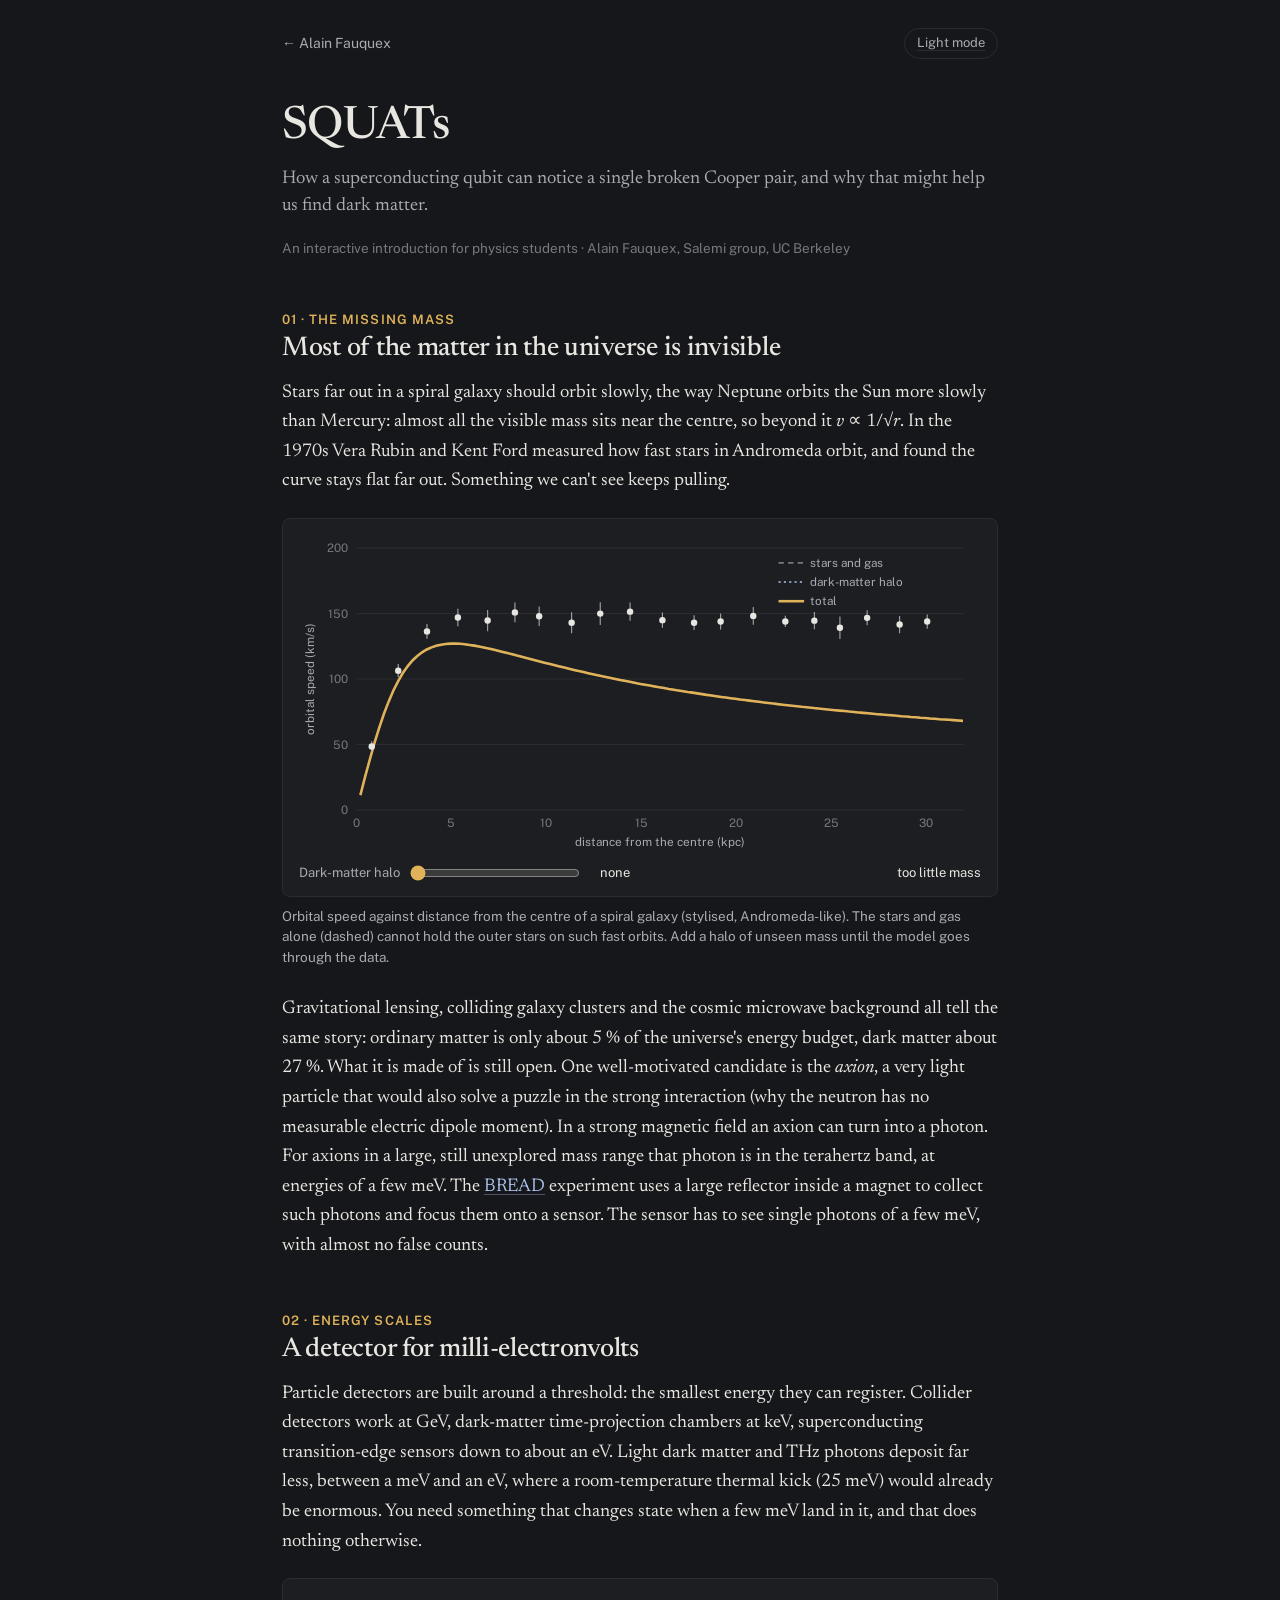
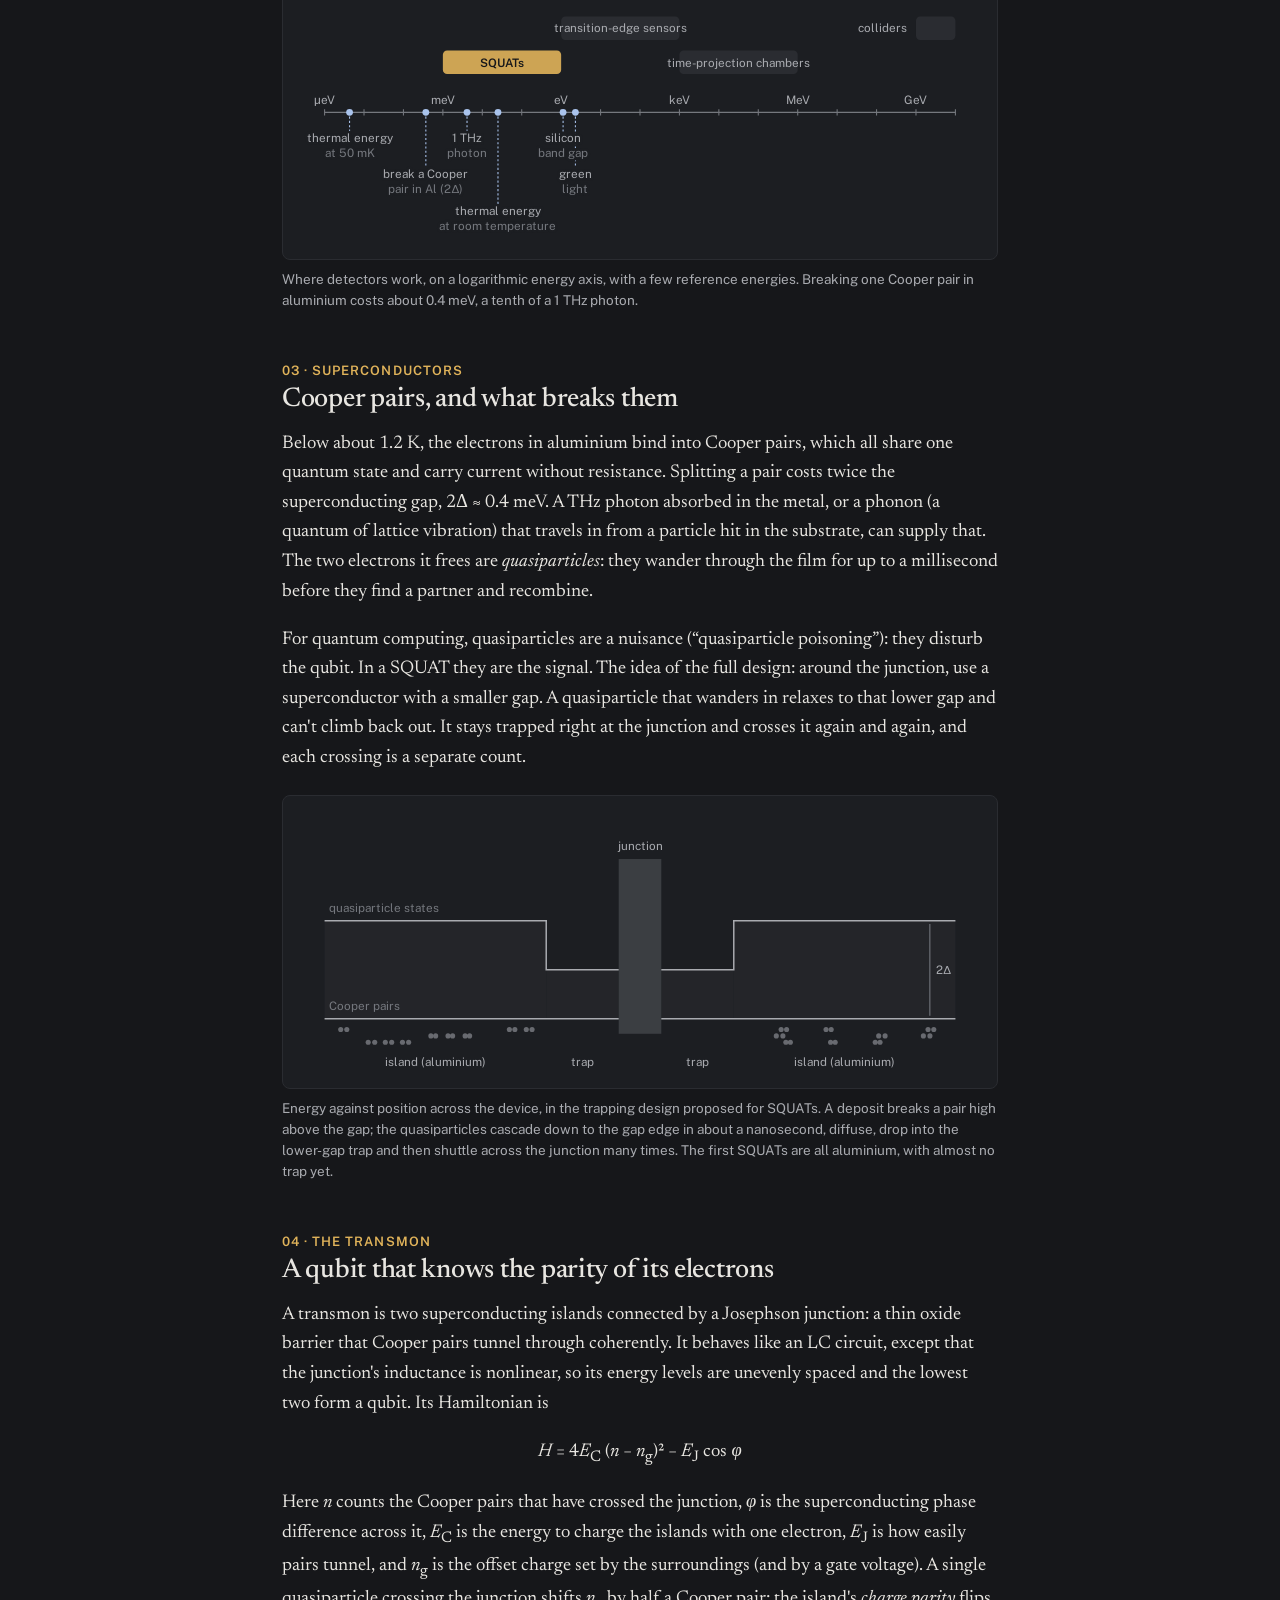
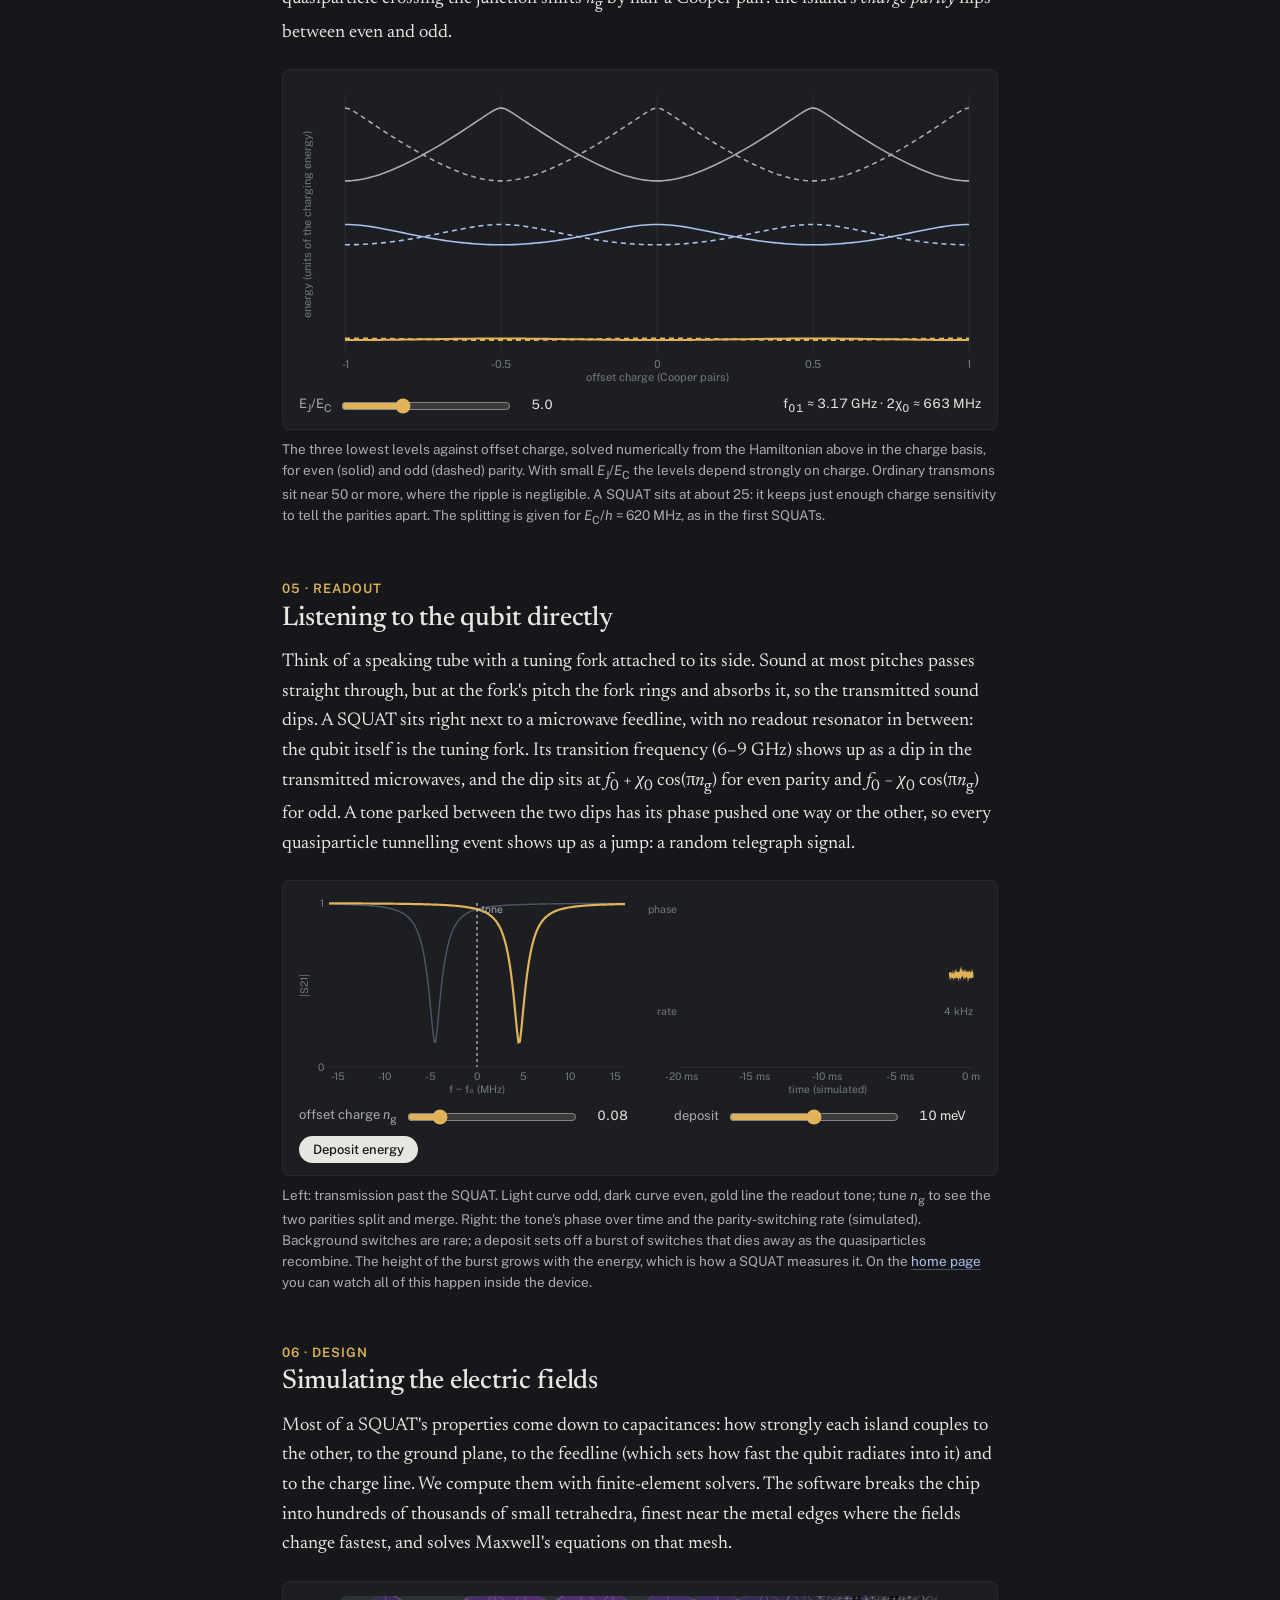
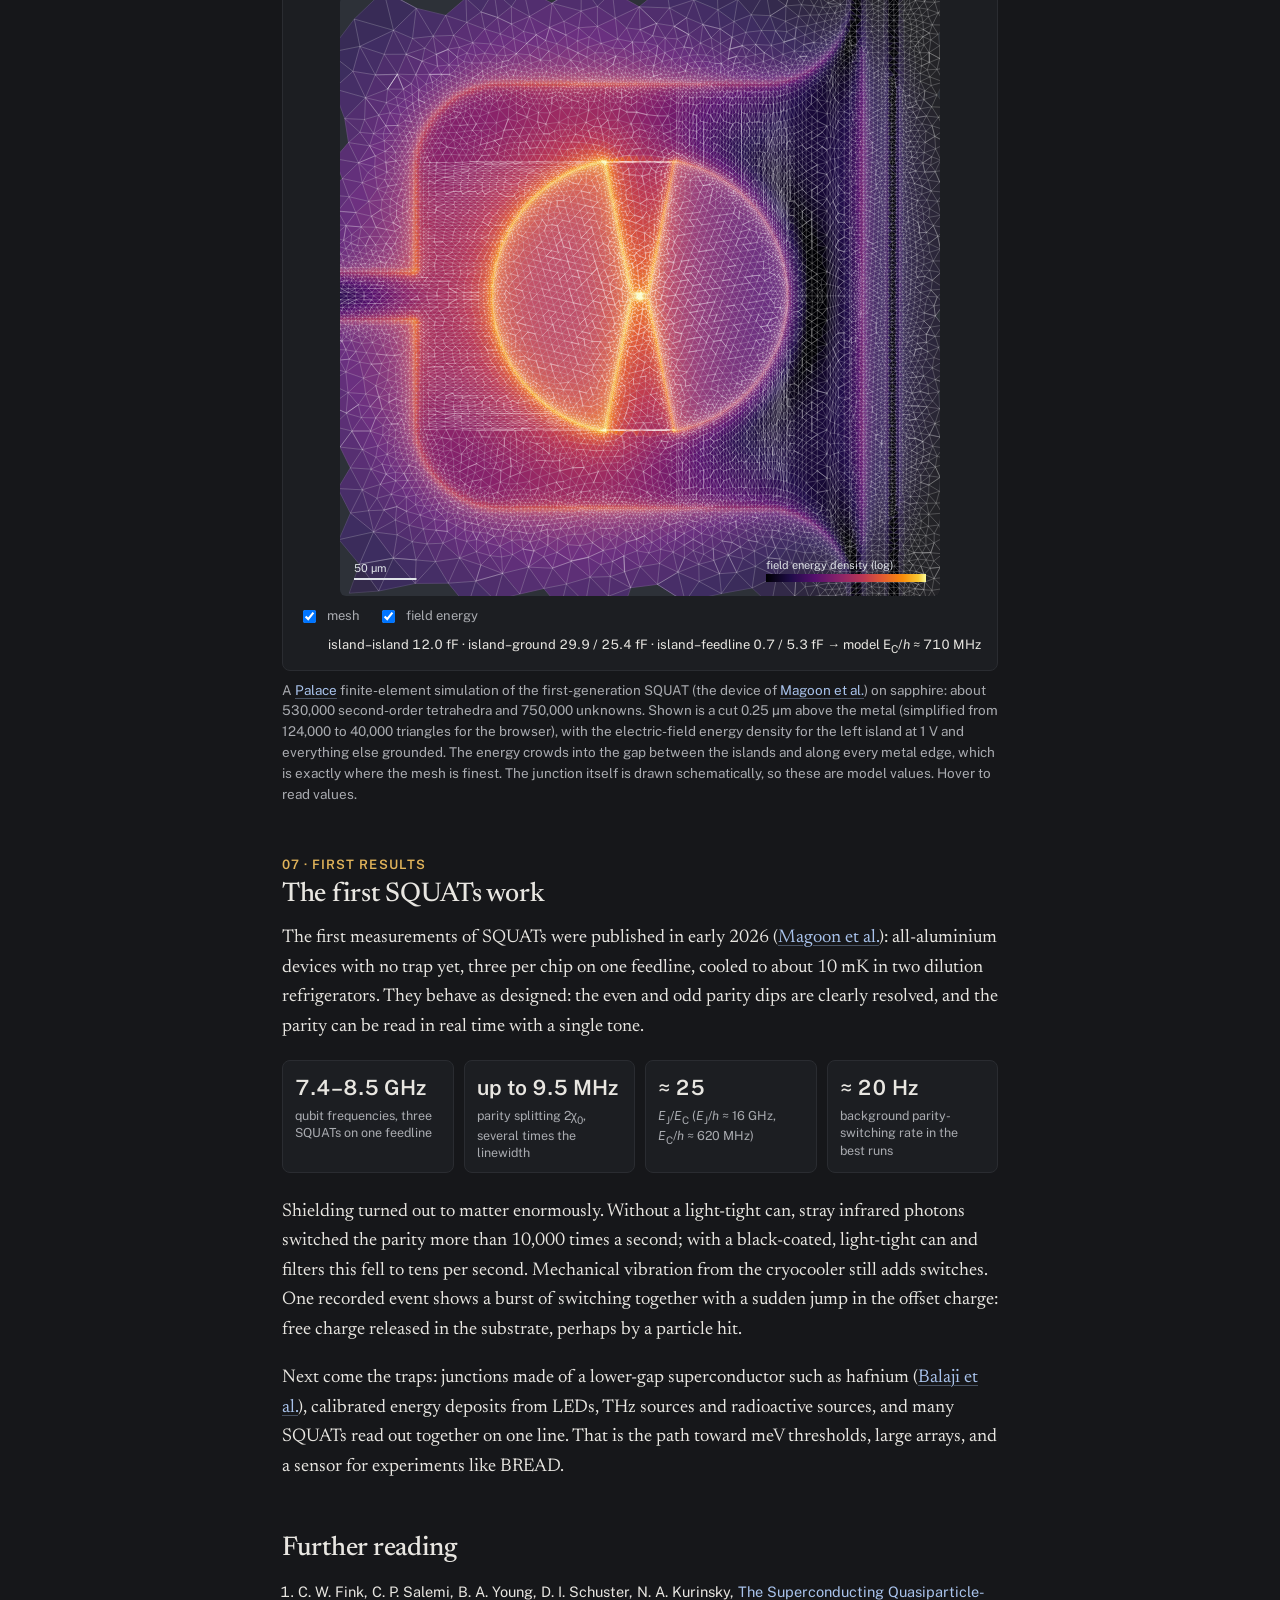
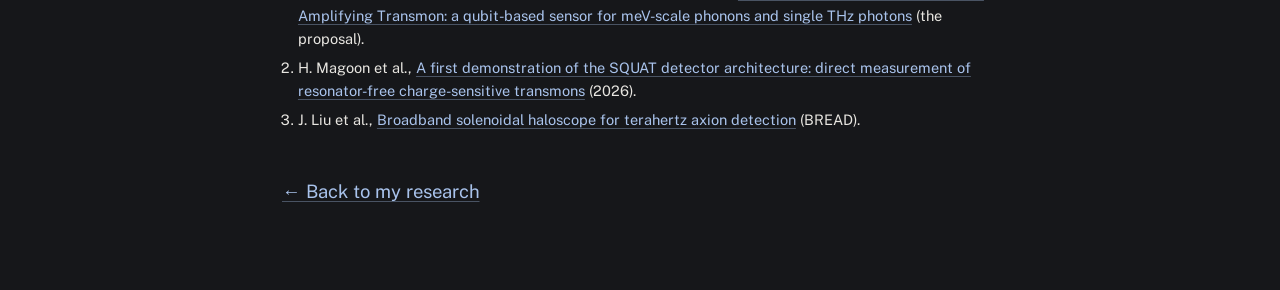
==== squats.html @ 82c3c712 "SQUATs: reworked figure and a new explainer page The Research figure: the junction (leads and pads) " ====
<!doctype html>
<html lang="en">
<head>
  <meta charset="utf-8">
  <meta name="viewport" content="width=device-width, initial-scale=1">
  <title>SQUATs · Alain Fauquex</title>
  <meta name="description" content="How a superconducting qubit can count single quasiparticles, and why that could help find dark matter: an interactive introduction to SQUATs for physics students.">
  <link rel="icon" href="data:image/svg+xml,<svg xmlns='http://www.w3.org/2000/svg' viewBox='0 0 100 100'><rect width='100' height='100' rx='20' fill='%23121315'/><path d='M14 20 L46 46 L46 54 L14 80 Z' fill='%23ecebe7'/><path d='M86 20 L54 46 L54 54 L86 80 Z' fill='%23ecebe7'/><rect x='46' y='48' width='8' height='4' fill='%23e0b35a'/></svg>">
  <link rel="preconnect" href="https://fonts.googleapis.com">
  <link rel="preconnect" href="https://fonts.gstatic.com" crossorigin>
  <link href="https://fonts.googleapis.com/css2?family=Newsreader:ital,opsz,wght@0,6..72,400;0,6..72,500;0,6..72,600;1,6..72,400&family=Public+Sans:wght@400;500;600&display=swap" rel="stylesheet">
  <link rel="stylesheet" href="assets/style.css?v=20261127a">
  <script src="assets/site.js?v=20261123a"></script>
  <script src="assets/squats.js?v=20261127a" defer></script>
  <style>
    .page { max-width: 760px; margin: 0 auto; padding: 28px 22px 64px; }
    .topbar { display: flex; justify-content: space-between; align-items: center; font-family: var(--sans); font-size: 14px; margin-bottom: 44px; }
    .topbar a { color: var(--ink-soft); text-decoration: none; }
    .topbar a:hover { color: var(--ink); }
    .topbar .theme-btn { font-family: var(--sans); font-size: 13px; color: var(--ink-soft); background: none; border: 1px solid var(--rule); border-radius: 99px; padding: 4px 12px; cursor: pointer; }
    h1 { font-weight: 500; font-size: 46px; line-height: 1.08; letter-spacing: -.015em; margin: 0 0 14px; }
    .dek { font-size: 22px; line-height: 1.45; color: var(--ink-soft); margin: 0 0 18px; }
    .page .byline { font-family: var(--sans); font-size: 13.5px; color: var(--ink-faint); margin: 0 0 40px; }
    h2 { font-weight: 500; font-size: 27px; line-height: 1.2; margin: 52px 0 12px; }
    h2 .n { font-family: var(--sans); font-size: 13px; font-weight: 600; letter-spacing: .08em; color: var(--gold); display: block; margin-bottom: 6px; }
    .page p { font-size: 18.5px; }
    .eq { font-family: var(--serif); font-size: 19px; text-align: center; margin: 4px 0 18px; }
    .eq var { font-style: italic; }
    .page .note { font-family: var(--sans); font-size: 13.5px; color: var(--ink-faint); line-height: 1.5; }
    figure.ix { margin: 22px 0 26px; }
    .ix .box { border: 1px solid var(--rule); border-radius: 8px; background: var(--tile); padding: 14px 16px 12px; font-family: var(--sans); }
    .ix svg, .ix canvas { display: block; width: 100%; }
    .ix figcaption { font-family: var(--sans); font-size: 13.5px; line-height: 1.55; color: var(--ink-soft); margin-top: 9px; }
    .ctl { display: flex; flex-wrap: wrap; align-items: center; gap: 8px 18px; font-size: 13px; color: var(--ink-soft); margin-top: 10px; }
    .ctl label { display: inline-flex; align-items: center; gap: 8px; }
    .ctl input[type=range] { width: 170px; accent-color: var(--gold); }
    .ctl output { font-variant-numeric: tabular-nums; color: var(--ink); min-width: 4.5em; }
    .ctl button { font-family: var(--sans); font-size: 13px; font-weight: 500; color: var(--bg); background: var(--ink); border: 0; border-radius: 99px; padding: 6px 14px; cursor: pointer; }
    .ctl button:hover { opacity: .85; }
    .ctl .readout { margin-left: auto; color: var(--ink); font-variant-numeric: tabular-nums; }
    .two { display: grid; grid-template-columns: 1fr 1fr; gap: 14px; }
    @media (max-width: 640px) { h1 { font-size: 36px; } .two { grid-template-columns: 1fr; } .ctl .readout { margin-left: 0; } }
    .svgtext { font-family: var(--sans); font-size: 11px; fill: var(--ink-faint); }
    .svgtext.ink { fill: var(--ink-soft); }
    .svgtext.halo { paint-order: stroke; stroke: var(--tile); stroke-width: 5px; stroke-linejoin: round; }
    .sim-wrap { position: relative; }
    .sim-wrap canvas { border-radius: 6px; background: #0c1119; cursor: crosshair; }
    .sim-tip { position: absolute; pointer-events: none; font-family: var(--sans); font-size: 12px; color: var(--ink); background: var(--tile); border: 1px solid var(--rule); border-radius: 5px; padding: 3px 7px; opacity: 0; transition: opacity .1s; white-space: nowrap; }
    .facts { display: grid; grid-template-columns: repeat(auto-fit, minmax(150px, 1fr)); gap: 10px; margin: 18px 0 24px; }
    .facts div { border: 1px solid var(--rule); border-radius: 8px; padding: 10px 12px; background: var(--tile); font-family: var(--sans); }
    .facts b { display: block; font-size: 21px; font-weight: 600; color: var(--ink); font-variant-numeric: tabular-nums; }
    .facts span { display: block; font-size: 12.5px; color: var(--ink-soft); line-height: 1.4; margin-top: 2px; }
    .refs { font-family: var(--sans); font-size: 14.5px; line-height: 1.6; padding-left: 1.1em; }
    .refs li { margin-bottom: 6px; }
    .back { margin-top: 46px; font-family: var(--sans); font-size: 14px; }
  </style>
</head>
<body>
<main class="page">
  <div class="topbar"><a href="index.html">← Alain Fauquex</a><button class="theme-btn" type="button">Dark mode</button></div>

  <h1>SQUATs</h1>
  <p class="dek">How a superconducting qubit can notice a single broken Cooper pair, and why that might help us find dark matter.</p>
  <p class="byline">An interactive introduction for physics students · Alain Fauquex, Salemi group, UC Berkeley</p>

  <h2><span class="n">01 · THE MISSING MASS</span>Most of the matter in the universe is invisible</h2>
  <p>Stars far out in a spiral galaxy should orbit slowly, the way Neptune orbits the Sun more slowly than Mercury: almost all the visible mass sits near the centre, so beyond it <var>v</var>&nbsp;∝&nbsp;1/√<var>r</var>. In the 1970s Vera Rubin and Kent Ford measured how fast stars in Andromeda orbit, and found the curve stays flat far out. Something we can't see keeps pulling.</p>
  <figure class="ix" id="rotFig">
    <div class="box">
      <svg viewBox="0 0 640 300" role="img" aria-label="Rotation curve of a spiral galaxy: orbital speed against radius, data staying flat while the stars-only model falls off"></svg>
      <div class="ctl"><label>Dark-matter halo <input type="range" min="0" max="100" value="0" step="1" aria-label="Dark-matter halo mass"></label><output>none</output><span class="readout"></span></div>
    </div>
    <figcaption>Orbital speed against distance from the centre of a spiral galaxy (stylised, Andromeda-like). The stars and gas alone (dashed) cannot hold the outer stars on such fast orbits. Add a halo of unseen mass until the model goes through the data.</figcaption>
  </figure>
  <p>Gravitational lensing, colliding galaxy clusters and the cosmic microwave background all tell the same story: ordinary matter is only about 5&nbsp;% of the universe's energy budget, dark matter about 27&nbsp;%. What it is made of is still open. One well-motivated candidate is the <em>axion</em>, a very light particle that would also solve a puzzle in the strong interaction (why the neutron has no measurable electric dipole moment). In a strong magnetic field an axion can turn into a photon. For axions in a large, still unexplored mass range that photon is in the terahertz band, at energies of a few meV. The <a href="https://arxiv.org/abs/2111.12103">BREAD</a> experiment uses a large reflector inside a magnet to collect such photons and focus them onto a sensor. The sensor has to see single photons of a few meV, with almost no false counts.</p>

  <h2><span class="n">02 · ENERGY SCALES</span>A detector for milli-electronvolts</h2>
  <p>Particle detectors are built around a threshold: the smallest energy they can register. Collider detectors work at GeV, dark-matter time-projection chambers at keV, superconducting transition-edge sensors down to about an eV. Light dark matter and THz photons deposit far less, between a meV and an eV, where a room-temperature thermal kick (25&nbsp;meV) would already be enormous. You need something that changes state when a few meV land in it, and that does nothing otherwise.</p>
  <figure class="ix" id="ladderFig">
    <div class="box"><svg viewBox="0 0 640 238" role="img" aria-label="Energy ladder on a logarithmic axis from 10 micro-electronvolts to 10 GeV, with detector thresholds and reference energies"></svg></div>
    <figcaption>Where detectors work, on a logarithmic energy axis, with a few reference energies. Breaking one Cooper pair in aluminium costs about 0.4&nbsp;meV, a tenth of a 1&nbsp;THz photon.</figcaption>
  </figure>

  <h2><span class="n">03 · SUPERCONDUCTORS</span>Cooper pairs, and what breaks them</h2>
  <p>Below about 1.2&nbsp;K, the electrons in aluminium bind into Cooper pairs, which all share one quantum state and carry current without resistance. Splitting a pair costs twice the superconducting gap, 2Δ&nbsp;≈&nbsp;0.4&nbsp;meV. A THz photon absorbed in the metal, or a phonon (a quantum of lattice vibration) that travels in from a particle hit in the substrate, can supply that. The two electrons it frees are <em>quasiparticles</em>: they wander through the film for up to a millisecond before they find a partner and recombine.</p>
  <p>For quantum computing, quasiparticles are a nuisance (“quasiparticle poisoning”): they disturb the qubit. In a SQUAT they are the signal. The idea of the full design: around the junction, use a superconductor with a smaller gap. A quasiparticle that wanders in relaxes to that lower gap and can't climb back out. It stays trapped right at the junction and crosses it again and again, and each crossing is a separate count.</p>
  <figure class="ix" id="qpFig">
    <div class="box"><svg viewBox="0 0 640 250" role="img" aria-label="Energy diagram across a SQUAT: island gap, lower-gap trap, junction barrier, with quasiparticles relaxing into the trap and tunnelling back and forth"></svg></div>
    <figcaption>Energy against position across the device, in the trapping design proposed for SQUATs. A deposit breaks a pair high above the gap; the quasiparticles cascade down to the gap edge in about a nanosecond, diffuse, drop into the lower-gap trap and then shuttle across the junction many times. The first SQUATs are all aluminium, with almost no trap yet.</figcaption>
  </figure>

  <h2><span class="n">04 · THE TRANSMON</span>A qubit that knows the parity of its electrons</h2>
  <p>A transmon is two superconducting islands connected by a Josephson junction: a thin oxide barrier that Cooper pairs tunnel through coherently. It behaves like an LC circuit, except that the junction's inductance is nonlinear, so its energy levels are unevenly spaced and the lowest two form a qubit. Its Hamiltonian is</p>
  <p class="eq"><var>H</var> = 4<var>E</var><sub>C</sub> (<var>n</var> − <var>n</var><sub>g</sub>)² − <var>E</var><sub>J</sub> cos <var>φ</var></p>
  <p>Here <var>n</var> counts the Cooper pairs that have crossed the junction, <var>φ</var> is the superconducting phase difference across it, <var>E</var><sub>C</sub> is the energy to charge the islands with one electron, <var>E</var><sub>J</sub> is how easily pairs tunnel, and <var>n</var><sub>g</sub> is the offset charge set by the surroundings (and by a gate voltage). A single quasiparticle crossing the junction shifts <var>n</var><sub>g</sub> by half a Cooper pair: the island's <em>charge parity</em> flips between even and odd.</p>
  <figure class="ix" id="bandFig">
    <div class="box">
      <canvas style="height:300px" aria-label="Transmon energy levels against offset charge for even and odd parity"></canvas>
      <div class="ctl"><label><span>E<sub>J</sub>/E<sub>C</sub></span><input type="range" min="0" max="2" value="0.7" step="0.01" aria-label="Ratio of Josephson to charging energy, logarithmic"></label><output></output><span class="readout"></span></div>
    </div>
    <figcaption>The three lowest levels against offset charge, solved numerically from the Hamiltonian above in the charge basis, for even (solid) and odd (dashed) parity. With small <var>E</var><sub>J</sub>/<var>E</var><sub>C</sub> the levels depend strongly on charge. Ordinary transmons sit near 50 or more, where the ripple is negligible. A SQUAT sits at about 25: it keeps just enough charge sensitivity to tell the parities apart. The splitting is given for <var>E</var><sub>C</sub>/<var>h</var>&nbsp;=&nbsp;620&nbsp;MHz, as in the first SQUATs.</figcaption>
  </figure>

  <h2><span class="n">05 · READOUT</span>Listening to the qubit directly</h2>
  <p>Think of a speaking tube with a tuning fork attached to its side. Sound at most pitches passes straight through, but at the fork's pitch the fork rings and absorbs it, so the transmitted sound dips. A SQUAT sits right next to a microwave feedline, with no readout resonator in between: the qubit itself is the tuning fork. Its transition frequency (6–9&nbsp;GHz) shows up as a dip in the transmitted microwaves, and the dip sits at <var>f</var><sub>0</sub>&nbsp;+&nbsp;<var>χ</var><sub>0</sub>&nbsp;cos(π<var>n</var><sub>g</sub>) for even parity and <var>f</var><sub>0</sub>&nbsp;−&nbsp;<var>χ</var><sub>0</sub>&nbsp;cos(π<var>n</var><sub>g</sub>) for odd. A tone parked between the two dips has its phase pushed one way or the other, so every quasiparticle tunnelling event shows up as a jump: a random telegraph signal.</p>
  <figure class="ix" id="readFig">
    <div class="box">
      <div class="two"><canvas style="height:200px" aria-label="Transmission against frequency with the even and odd parity dips"></canvas><canvas style="height:200px" aria-label="Phase of the readout tone against time, and the switching rate"></canvas></div>
      <div class="ctl"><label><span>offset charge <var>n</var><sub>g</sub></span><input type="range" min="0" max="0.5" value="0.08" step="0.005" aria-label="Offset charge"></label><output></output><label>deposit <input type="range" min="0" max="2" value="1" step="0.01" aria-label="Deposited energy, logarithmic"></label><output></output><button type="button">Deposit energy</button></div>
    </div>
    <figcaption>Left: transmission past the SQUAT. Light curve odd, dark curve even, gold line the readout tone; tune <var>n</var><sub>g</sub> to see the two parities split and merge. Right: the tone's phase over time and the parity-switching rate (simulated). Background switches are rare; a deposit sets off a burst of switches that dies away as the quasiparticles recombine. The height of the burst grows with the energy, which is how a SQUAT measures it. On the <a href="index.html#research">home page</a> you can watch all of this happen inside the device.</figcaption>
  </figure>

  <h2><span class="n">06 · DESIGN</span>Simulating the electric fields</h2>
  <p>Most of a SQUAT's properties come down to capacitances: how strongly each island couples to the other, to the ground plane, to the feedline (which sets how fast the qubit radiates into it) and to the charge line. We compute them with finite-element solvers. The software breaks the chip into hundreds of thousands of small tetrahedra, finest near the metal edges where the fields change fastest, and solves Maxwell's equations on that mesh.</p>
  <figure class="ix" id="simFig">
    <div class="box">
      <div class="sim-wrap"><canvas style="aspect-ratio:1;max-width:600px;margin:0 auto" aria-label="Finite-element mesh and electric field energy density around a SQUAT"></canvas><div class="sim-tip"></div></div>
      <div class="ctl"><label><input type="checkbox" checked> mesh</label><label><input type="checkbox" checked> field energy</label><span class="readout"></span></div>
    </div>
    <figcaption id="simCap">The finite-element mesh in the plane of the metal and the electric-field energy density with one island held at 1&nbsp;V (colour, logarithmic). The energy crowds into the gaps between the islands and along every metal edge. Hover to read values.</figcaption>
  </figure>

  <h2><span class="n">07 · FIRST RESULTS</span>The first SQUATs work</h2>
  <p>The first measurements of SQUATs were published in early 2026 (<a href="https://arxiv.org/abs/2601.16261">Magoon et al.</a>): all-aluminium devices with no trap yet, three per chip on one feedline, cooled to about 10&nbsp;mK in two dilution refrigerators. They behave as designed: the even and odd parity dips are clearly resolved, and the parity can be read in real time with a single tone.</p>
  <div class="facts">
    <div><b>7.4–8.5 GHz</b><span>qubit frequencies, three SQUATs on one feedline</span></div>
    <div><b>up to 9.5 MHz</b><span>parity splitting 2χ<sub>0</sub>, several times the linewidth</span></div>
    <div><b>≈ 25</b><span><var>E</var><sub>J</sub>/<var>E</var><sub>C</sub> (<var>E</var><sub>J</sub>/<var>h</var> ≈ 16 GHz, <var>E</var><sub>C</sub>/<var>h</var> ≈ 620 MHz)</span></div>
    <div><b>≈ 20 Hz</b><span>background parity-switching rate in the best runs</span></div>
  </div>
  <p>Shielding turned out to matter enormously. Without a light-tight can, stray infrared photons switched the parity more than 10,000 times a second; with a black-coated, light-tight can and filters this fell to tens per second. Mechanical vibration from the cryocooler still adds switches. One recorded event shows a burst of switching together with a sudden jump in the offset charge: free charge released in the substrate, perhaps by a particle hit.</p>
  <p>Next come the traps: junctions made of a lower-gap superconductor such as hafnium (<a href="https://arxiv.org/abs/2510.25203">Balaji et al.</a>), calibrated energy deposits from LEDs, THz sources and radioactive sources, and many SQUATs read out together on one line. That is the path toward meV thresholds, large arrays, and a sensor for experiments like BREAD.</p>

  <h2>Further reading</h2>
  <ol class="refs">
    <li>C. W. Fink, C. P. Salemi, B. A. Young, D. I. Schuster, N. A. Kurinsky, <a href="https://arxiv.org/abs/2310.01345">The Superconducting Quasiparticle-Amplifying Transmon: a qubit-based sensor for meV-scale phonons and single THz photons</a> (the proposal).</li>
    <li>H. Magoon et al., <a href="https://arxiv.org/abs/2601.16261">A first demonstration of the SQUAT detector architecture: direct measurement of resonator-free charge-sensitive transmons</a> (2026).</li>
    <li>J. Liu et al., <a href="https://arxiv.org/abs/2111.12103">Broadband solenoidal haloscope for terahertz axion detection</a> (BREAD).</li>
  </ol>
  <p class="back"><a href="index.html#research">← Back to my research</a></p>
</main>
</body>
</html>
---- assets/style.css ----
/* Alain Fauquex — site styles
   Three columns on wide screens (identity · content · playground), two on laptops, one on phones. */

:root {
  --bg: #fbfaf7;
  --bg-side: #121315;
  --ink: #1c1d20;
  --ink-soft: #55585e;
  --ink-faint: #8a8d93;
  --rule: #e7e3db;
  --accent: #244f8c;
  --accent-line: rgba(36, 79, 140, .3);
  --side-ink: #ecebe7;
  --side-soft: #9b9da2;
  --tile: #ffffff;
  --gold: #a87414;
  --fig-metal: #d6dae0;
  --fig-sub: #1f2b3d;
  --fig-metal-hi: #f2f4f7;
  --fig-sub-hi: #2f4566;
  --fig-lead: #6fb0c4;
  --fig-lead-hi: #9fd3e3;

  --serif: "Newsreader", "Iowan Old Style", "Palatino Linotype", Georgia, serif;
  --sans: "Public Sans", "Helvetica Neue", Arial, system-ui, sans-serif;
}
:root[data-theme="dark"] {
  --bg: #16171a;
  --bg-side: #0d0e10;
  --ink: #e8e6e1;
  --ink-soft: #a9abb0;
  --ink-faint: #75787e;
  --rule: #2a2c31;
  --accent: #a9c3ec;
  --accent-line: rgba(169, 195, 236, .35);
  --tile: #1c1e22;
  --gold: #e0b35a;
  --fig-metal: #aeb5bf;
  --fig-sub: #0e1520;
  --fig-metal-hi: #d3d8de;
  --fig-sub-hi: #1b2a3f;
  --fig-lead: #5d9cb0;
  --fig-lead-hi: #8cc4d6;
}
@media (prefers-color-scheme: dark) {
  :root:not([data-theme="light"]) {
    --bg: #16171a;
    --bg-side: #0d0e10;
    --ink: #e8e6e1;
    --ink-soft: #a9abb0;
    --ink-faint: #75787e;
    --rule: #2a2c31;
    --accent: #a9c3ec;
    --accent-line: rgba(169, 195, 236, .35);
    --tile: #1c1e22;
  --gold: #e0b35a;
    --fig-metal: #aeb5bf;
    --fig-sub: #0e1520;
    --fig-metal-hi: #d3d8de;
    --fig-sub-hi: #1b2a3f;
    --fig-lead: #5d9cb0;
    --fig-lead-hi: #8cc4d6;
  }
}

* { box-sizing: border-box; }
html { scroll-behavior: smooth; }
body {
  margin: 0;
  background: var(--bg);
  color: var(--ink);
  font-family: var(--serif);
  font-size: 19px;
  line-height: 1.6;
  font-optical-sizing: auto;
  -webkit-font-smoothing: antialiased;
  text-rendering: optimizeLegibility;
}
a { color: var(--accent); text-decoration: underline; text-decoration-color: var(--accent-line); text-decoration-thickness: 1px; text-underline-offset: 3px; transition: text-decoration-color .15s; }
a:hover { text-decoration-color: currentColor; }
p { margin: 0 0 1em; }
em, i { font-style: italic; }

/* ---------- layout ---------- */
.layout { display: grid; grid-template-columns: minmax(260px, 320px) 1fr; min-height: 100vh; }

.side {
  background: var(--bg-side); color: var(--side-ink);
  position: sticky; top: 0; height: 100vh; overflow-y: auto;
  padding: 56px 36px 32px; display: flex; flex-direction: column; gap: 26px;
}
.side a { color: var(--side-ink); text-decoration: none; }
.portrait { width: 132px; height: 132px; border-radius: 50%; object-fit: cover; }
.side h1 { font-family: var(--serif); font-weight: 500; font-size: 32px; line-height: 1.1; margin: 0 0 10px; letter-spacing: -.01em; }
.side .tag { font-family: var(--sans); font-size: 14px; line-height: 1.55; color: var(--side-soft); margin: 0; }
.side .tag a { color: var(--side-ink); text-decoration: underline; text-decoration-color: rgba(236, 235, 231, .3); text-underline-offset: 3px; }
.side .tag a:hover { text-decoration-color: currentColor; }
.side nav { display: flex; flex-direction: column; gap: 6px; font-family: var(--sans); font-size: 15px; }
.side nav a { color: var(--side-soft); width: fit-content; transition: color .15s; }
.side nav a:hover, .side nav a.active { color: var(--side-ink); }
.side nav a.active { font-weight: 500; }
.links { display: flex; gap: 16px; margin-top: auto; }
.links a { color: var(--side-soft); display: inline-flex; }
.links a:hover { color: var(--side-ink); }
.links svg { width: 18px; height: 18px; }

.julia-chip { display: flex; align-items: center; gap: 12px; text-decoration: none; }
.julia-chip canvas { width: 44px; height: 44px; border-radius: 4px; background: #000; flex: none; opacity: .9; transition: opacity .15s; }
.julia-chip:hover canvas { opacity: 1; }
.julia-chip .jl { display: block; font-family: var(--sans); font-size: 12.5px; color: var(--side-soft); }
.julia-chip .jn { display: block; font-family: var(--serif); font-style: italic; font-size: 16px; color: var(--side-ink); line-height: 1.25; }

.main { padding: 64px clamp(20px, 6vw, 80px) 56px; max-width: 780px; }

/* ---------- sections ---------- */
section { margin-bottom: 56px; scroll-margin-top: 32px; }
h2 { font-family: var(--serif); font-weight: 500; font-size: 27px; line-height: 1.2; letter-spacing: -.01em; margin: 0 0 18px; }
h3 { font-family: var(--serif); font-weight: 600; font-size: 19px; line-height: 1.35; margin: 0 0 2px; }
.lead { font-size: 23px; line-height: 1.45; margin-bottom: .9em; }
.soft { color: var(--ink-soft); }
.small-sans, .when, .meta, footer, .tile .t { font-family: var(--sans); }

/* dated lists (projects, experience) */
.entries { list-style: none; padding: 0; margin: 0; }
.entries > li { display: grid; grid-template-columns: 104px 1fr; gap: 20px; padding: 16px 0; border-top: 1px solid var(--rule); }
.entries > li:first-child { border-top: 0; padding-top: 0; }
.when { font-size: 14px; color: var(--ink-faint); padding-top: 4px; font-variant-numeric: tabular-nums; }
.meta { font-size: 14.5px; color: var(--ink-soft); margin: 0 0 6px; }
.entries p { margin: 0; font-size: 17.5px; }
.entries .where { display: block; color: var(--ink-soft); font-size: 17px; }

/* the SQUAT figure in Research (assets/squat.js): a chip that zooms into one SQUAT on the left, the live
   charge parity and the description of the hovered part on the right; mask-style colours (metal light,
   etched silicon dark, the junction's lower-gap leads in teal, the oxide in gold) */
.squat { margin: 6px 0 26px; }
.sq-stage { position: relative; width: 73%; margin: 0 auto; border-radius: 6px; overflow: hidden; background: var(--bg); aspect-ratio: 1; }
.sq-stage svg { display: block; width: 100%; height: 100%; }
.sq-part { cursor: help; outline: none; }
.sq-metal > :not([fill]), .sq-metalf { fill: var(--fig-metal); transition: fill .15s; }
.sq-sub > :not([fill]), .sq-subf { fill: var(--fig-sub); transition: fill .15s; }
.sq-lead { fill: var(--fig-lead); }
.sq-padj { fill: var(--fig-lead); stroke: var(--fig-sub); stroke-width: .4; }
.sq-jj.hl .sq-padj { fill: var(--fig-lead-hi); }
.sq-barrier { fill: var(--gold); }
.sq-metal.hl > :not([fill]), .sq-part.hl .sq-metalf { fill: var(--fig-metal-hi); }
.sq-sub.hl > :not([fill]), .sq-part.hl .sq-subf { fill: var(--fig-sub-hi); }
.sq-jj.hl .sq-lead { fill: var(--fig-lead-hi); }
.pop { transform-box: fill-box; transform-origin: center; transition: transform .2s ease, filter .2s ease; }
.pop.hl, .pop.lift { transform: scale(1.07); filter: drop-shadow(0 3px 5px rgba(0, 0, 0, .45)); }
.sq-holes.pop { filter: none !important; }
.sq-jj.pop.hl { transform: scale(2.2); }
.sq-over line { stroke: var(--fig-sub); stroke-width: 1.3; vector-effect: non-scaling-stroke; transition: stroke .15s, stroke-width .15s; }
.sq-over line.hot { stroke: var(--gold); stroke-width: 3.2; }
.sq-chipring { fill: none; stroke: var(--gold); stroke-width: 1.6; vector-effect: non-scaling-stroke; opacity: 0; transition: opacity .2s; }
.sq-chipring.hot { opacity: 1; }
/* zoomed out: wide invisible targets for the feedline, the charge lines and the SQUATs */
.sq-chiphit line { stroke: transparent; stroke-width: 18px; vector-effect: non-scaling-stroke; pointer-events: stroke; cursor: help; }
.sq-chiphit circle { fill: transparent; pointer-events: all; cursor: zoom-in; }
.sq-pairs circle { fill: var(--fig-sub); opacity: .3; }
.sq-qp { fill: var(--gold); stroke: var(--fig-sub); stroke-width: .5; }
.sq-ring { fill: none; stroke: var(--gold); stroke-width: 1.2; }
.sq-track { stroke: var(--gold); stroke-width: 1.4; stroke-dasharray: 4 3; }
.sq-photon { fill: none; stroke: var(--accent); stroke-width: 1.4; stroke-linecap: round; stroke-dasharray: 60 200; }
.sq-hit { fill: var(--gold); }
.sq-tunnel { fill: none; stroke: var(--gold); stroke-width: 1; }
.sq-recomb { fill: none; stroke: var(--fig-sub); stroke-width: .8; }
.sq-ins-bg { fill: var(--fig-sub); }
.sq-ins-island { fill: var(--fig-metal); }
.sq-ins-ring { fill: none; stroke: var(--gold); stroke-width: .8; }
.sq-ins-guide { stroke: var(--gold); stroke-width: .5; stroke-dasharray: 2 2; }
.sq-ins-label { font-family: var(--sans); font-size: 6.5px; fill: var(--fig-metal); text-anchor: middle; paint-order: stroke; stroke: var(--fig-sub); stroke-width: 2.4px; stroke-linejoin: round; }
.sq-zoom { position: absolute; top: 8px; left: 8px; display: inline-flex; border-radius: 6px; overflow: hidden; border: 1px solid var(--rule); background: var(--tile); }
.sq-zoom button { font-family: var(--sans); font-size: 12.5px; font-weight: 500; color: var(--ink-soft); background: none; border: 0; padding: 5px 11px; cursor: pointer; }
.sq-zoom button + button { border-left: 1px solid var(--rule); }
.sq-zoom button.on { background: var(--ink); color: var(--bg); }
.sq-zoom button:focus-visible { outline: 2px solid var(--accent); outline-offset: -2px; }
.sq-hint { position: absolute; bottom: 8px; left: 50%; transform: translateX(-50%); margin: 0; white-space: nowrap; font-family: var(--sans); font-size: 12px; color: var(--fig-metal); background: var(--fig-sub); padding: 3px 10px; border-radius: 99px; pointer-events: none; }
.sq-panel { border: 1px solid var(--rule); border-radius: 6px; background: var(--tile); padding: 10px 12px; font-family: var(--sans); }
.sq-head { font-size: 12.5px; font-weight: 600; color: var(--ink); margin-bottom: 4px; }
.sq-tracebox { margin: 12px 0 0; display: grid; grid-template-columns: minmax(0, 1fr) 230px; gap: 4px 16px; }
.sq-tracebox .sq-traces { min-width: 0; }
.sq-trace { height: 78px; }
.sq-rate { height: 58px; }
.sq-scatter { height: 150px; }
.sq-trace canvas, .sq-rate canvas, .sq-scatter canvas { display: block; width: 100%; height: 100%; }
.sq-head + .sq-trace, .sq-head + .sq-rate { margin-bottom: 6px; }
.sq-key { font-size: 11.5px; color: var(--ink-faint); margin: -2px 0 2px; }
.sq-key i { display: inline-block; width: 7px; height: 7px; border-radius: 50%; margin: 0 4px 0 0; vertical-align: 0; }
.sq-key i + i, .sq-key i:not(:first-child) { margin-left: 10px; }
.squat figcaption { font-family: var(--sans); font-size: 14px; line-height: 1.55; color: var(--ink-soft); margin-top: 10px; max-width: 70ch; }
@media (max-width: 860px) { .sq-stage { width: 100%; } .sq-tracebox { grid-template-columns: 1fr; } .sq-scatter { height: 140px; } }
/* the description box that follows the cursor over the SQUAT */
.sq-tip { position: fixed; left: 0; top: 0; z-index: 60; max-width: 300px; pointer-events: none; opacity: 0; transition: opacity .12s;
  background: var(--tile); border: 1px solid var(--rule); border-radius: 6px; padding: 8px 11px; box-shadow: 0 6px 20px rgba(0, 0, 0, .35); font-family: var(--sans); }
.sq-tip.on { opacity: 1; }
.sq-tip b { display: block; font-size: 13.5px; font-weight: 600; color: var(--ink); margin-bottom: 3px; }
.sq-tip span { display: block; font-size: 12.8px; line-height: 1.5; color: var(--ink-soft); }

/* publications */
.pubs { margin: 0; padding-left: 1.6em; }
.pubs li { padding: 0 0 12px 4px; font-size: 17.5px; }
.pubs li::marker { font-family: var(--sans); font-size: 14px; color: var(--ink-faint); }
.pubs .title { font-style: italic; }
.note { font-family: var(--sans); font-size: 14px; color: var(--ink-soft); }
.award { font-family: var(--sans); font-size: 14px; font-weight: 600; color: var(--gold); white-space: nowrap; }

footer { font-size: 14px; color: var(--ink-faint); border-top: 1px solid var(--rule); padding-top: 18px; display: flex; justify-content: space-between; gap: 12px; flex-wrap: wrap; }
.theme-btn { background: none; border: 0; padding: 0; color: var(--ink-soft); font: inherit; cursor: pointer; text-decoration: underline; text-decoration-color: var(--rule); text-underline-offset: 3px; }
.theme-btn:hover { color: var(--ink); text-decoration-color: currentColor; }

/* ---------- playground list (end of the page) ---------- */
.playlist > li { grid-template-columns: 150px 1fr; align-items: start; }
.playlist .thumb { display: block; border-radius: 4px; overflow: hidden; border: 1px solid var(--rule); text-decoration: none; }
.playlist h3 a { color: var(--ink); text-decoration: none; }
.playlist h3 a:hover { text-decoration: underline; text-decoration-color: var(--ink-faint); }
.playlist p { margin-top: 2px; }
.subhead { font-size: 21px; font-weight: 500; margin: 34px 0 10px; }

/* the Menagerie: the pets get their own corner at the very end, as three cards to pick from */
.menagerie { scroll-margin-top: 32px; border-radius: 8px; }
.menagerie:target { animation: arrive 1.6s ease-out .35s; }
@keyframes arrive { from { background: var(--accent-line); box-shadow: 0 0 0 14px var(--accent-line); } to { background: transparent; box-shadow: 0 0 0 14px transparent; } }
.pets { list-style: none; padding: 0; margin: 22px 0 0; display: grid; grid-template-columns: repeat(3, minmax(0, 1fr)); gap: 16px; }
.pets a { display: block; height: 100%; text-decoration: none; color: var(--ink); background: var(--tile); border: 1px solid var(--rule); border-radius: 6px; overflow: hidden; transition: border-color .15s, transform .15s; }
.pets a:hover { border-color: var(--ink-faint); transform: translateY(-2px); }
.pets img { display: block; width: 100%; height: auto; aspect-ratio: 16 / 10; object-fit: cover; background: #0b0e12; }
.pets b { display: block; font-family: var(--sans); font-size: 15.5px; font-weight: 600; padding: 11px 13px 0; }
.pets span { display: block; font-size: 15.5px; line-height: 1.5; color: var(--ink-soft); padding: 3px 13px 14px; }
.pets.duo-cards { grid-template-columns: repeat(2, minmax(0, 1fr)); }
.pets.duo-cards img { aspect-ratio: 16 / 9; }
/* the recommendation box at the end of the games */
.recommend { margin-top: 18px; padding: 14px 16px; border: 1px solid var(--rule); border-radius: 6px; background: var(--tile); display: grid; gap: 8px; }
.recommend label { font-family: var(--sans); font-size: 14.5px; font-weight: 500; }
.recommend textarea, .recommend input { font: inherit; font-family: var(--sans); font-size: 14.5px; color: var(--ink); background: var(--bg); border: 1px solid var(--rule); border-radius: 5px; padding: 8px 10px; width: 100%; }
.recommend textarea { resize: vertical; min-height: 70px; line-height: 1.45; }
.recommend textarea:focus-visible, .recommend input:focus-visible, .recommend button:focus-visible { outline: 2px solid var(--accent); outline-offset: 1px; }
.rec-row { display: flex; gap: 8px; flex-wrap: wrap; }
.rec-row input { flex: 1 1 180px; width: auto; }
.rec-row button { font-family: var(--sans); font-size: 14px; font-weight: 600; color: var(--bg); background: var(--ink); border: 0; border-radius: 5px; padding: 8px 18px; cursor: pointer; }
.rec-row button:disabled { opacity: .55; cursor: default; }
.rec-hp { position: absolute; left: -9999px; width: 1px; height: 1px; opacity: 0; }
.rec-status { font-family: var(--sans); font-size: 13.5px; color: var(--ink-soft); margin: 0; min-height: 1.2em; }
.rec-status.bad { color: #b8452a; }

/* ---------- playground ---------- */
/* the sticky side columns scroll if they must, but without a visible scrollbar */
.side, .play { scrollbar-width: none; }
.side::-webkit-scrollbar, .play::-webkit-scrollbar { display: none; }
.play { padding: 64px 28px 32px 8px; }
.play-head h2 { font-size: 23px; margin-bottom: 4px; }
.play-head p { font-family: var(--sans); margin: 0 0 18px; color: var(--ink-soft); font-size: 14.5px; line-height: 1.5; }
.tiles { display: grid; gap: 14px; }
.tile { display: block; text-decoration: none; color: var(--ink); background: var(--tile); border: 1px solid var(--rule); border-radius: 6px; overflow: hidden; transition: border-color .15s, box-shadow .15s; }
.tile:hover { border-color: var(--ink-faint); }
.tile canvas, .tile img, .playlist canvas, .playlist img { display: block; width: 100%; height: auto; aspect-ratio: 16 / 9; object-fit: cover; background: #0b0e12; }
.tile .t { display: block; padding: 10px 12px 12px; }
.tile b { display: block; font-size: 15px; font-weight: 600; }
.tile .t span { display: block; font-size: 13.5px; color: var(--ink-soft); line-height: 1.45; margin-top: 2px; }
/* the Menagerie tile: three pets side by side in one picture */
.tile .trio { display: grid; grid-template-columns: repeat(3, 1fr); gap: 2px; aspect-ratio: 16 / 9; background: var(--tile); padding: 0; margin: 0; }
.tile .trio img { aspect-ratio: auto; height: 100%; min-height: 0; }
.tile .duo { display: grid; grid-template-columns: repeat(2, 1fr); gap: 2px; aspect-ratio: 16 / 9; background: var(--tile); }
.tile .duo img { aspect-ratio: auto; height: 100%; min-height: 0; }
.tile .duo img:nth-child(1) { object-position: 47% 50%; }   /* the plane */
.tile .duo img:nth-child(2) { object-position: 43% 50%; }   /* the car */
.tile .trio img:nth-child(2) { object-position: 67% 50%; }   /* Heinrich sits right of centre in the screenshot */
.tile .trio img:nth-child(3) { object-position: 73% 50%; }   /* and so does the cat */

@media (min-width: 1280px) {
  /* on wide screens the three columns (300 + 780 + ~700 for the 640px tiles) stay together
     in the middle: the dark side band grows to the left edge, and about the same gutter is
     left on the right, past the tiles */
  .layout {
    --gut: max(0px, (100vw - 1780px) / 2);
    grid-template-columns: calc(300px + var(--gut)) minmax(0, 780px) minmax(300px, 1fr);
  }
  .side { padding-left: calc(36px + var(--gut)); }
  .play { position: sticky; top: 0; height: 100vh; overflow-y: auto; border-left: 1px solid var(--rule); padding-left: 28px; }
  .tiles { max-width: 640px; }
}
@media (min-width: 1400px) {
  .tiles { grid-template-columns: 1fr 1fr; gap: 12px; }
  .tile:first-child { grid-column: span 2; }   /* the games across the top, then two by two */
}
@media (min-width: 861px) and (max-width: 1279px) {
  .side { grid-row: 1 / span 2; }
  .play { grid-column: 2; grid-row: 1; padding: 44px clamp(20px, 6vw, 80px) 0; max-width: 780px; }
  .main { grid-column: 2; grid-row: 2; padding-top: 36px; }
  .tiles { grid-template-columns: repeat(3, minmax(0, 1fr)); gap: 10px; }
  .tile:first-child { grid-column: span 2; }   /* five tiles in two rows of three: the first takes two */
  .tile:first-child .trio, .tile:first-child .duo { aspect-ratio: 32 / 9; }
  .tile .t { padding: 8px 9px 10px; }
  .tile .t span { display: none; }
  .tile b { font-size: 13px; }
}
@media (max-width: 860px) {
  body { font-size: 18px; }
  .layout { grid-template-columns: 1fr; }
  .side { position: static; height: auto; padding: 40px 16px 28px; }
  .side nav { flex-direction: row; flex-wrap: wrap; gap: 6px 18px; }
  .links { margin-top: 0; }
  .play { order: 1; padding: 28px 0 4px 16px; }
  .play-head { padding-right: 16px; }
  .tiles { grid-auto-flow: column; grid-auto-columns: 72%; overflow-x: auto; scroll-snap-type: x mandatory; padding: 2px 16px 12px 0; }
  .tile { scroll-snap-align: start; }
  .main { order: 2; padding: 40px 16px 48px; }
  .entries > li { grid-template-columns: 1fr; gap: 2px; }
  .playlist > li { grid-template-columns: 110px 1fr; gap: 14px; }
  .pets, .pets.duo-cards { grid-template-columns: 1fr; gap: 12px; }
  .pets a { display: grid; grid-template-columns: 120px 1fr; }
  .pets img { grid-row: span 2; height: 100%; aspect-ratio: auto; }
  .pets b { padding-top: 9px; }
  .pets span { font-size: 15px; padding-bottom: 10px; }
  .lead { font-size: 21px; }
}
/* a quiet "read more" link after a paragraph */
a.more { font-family: var(--sans); font-size: .82em; font-weight: 500; white-space: nowrap; text-decoration: none; border-bottom: 1px solid var(--accent-line); }
a.more:hover { border-bottom-color: var(--accent); }
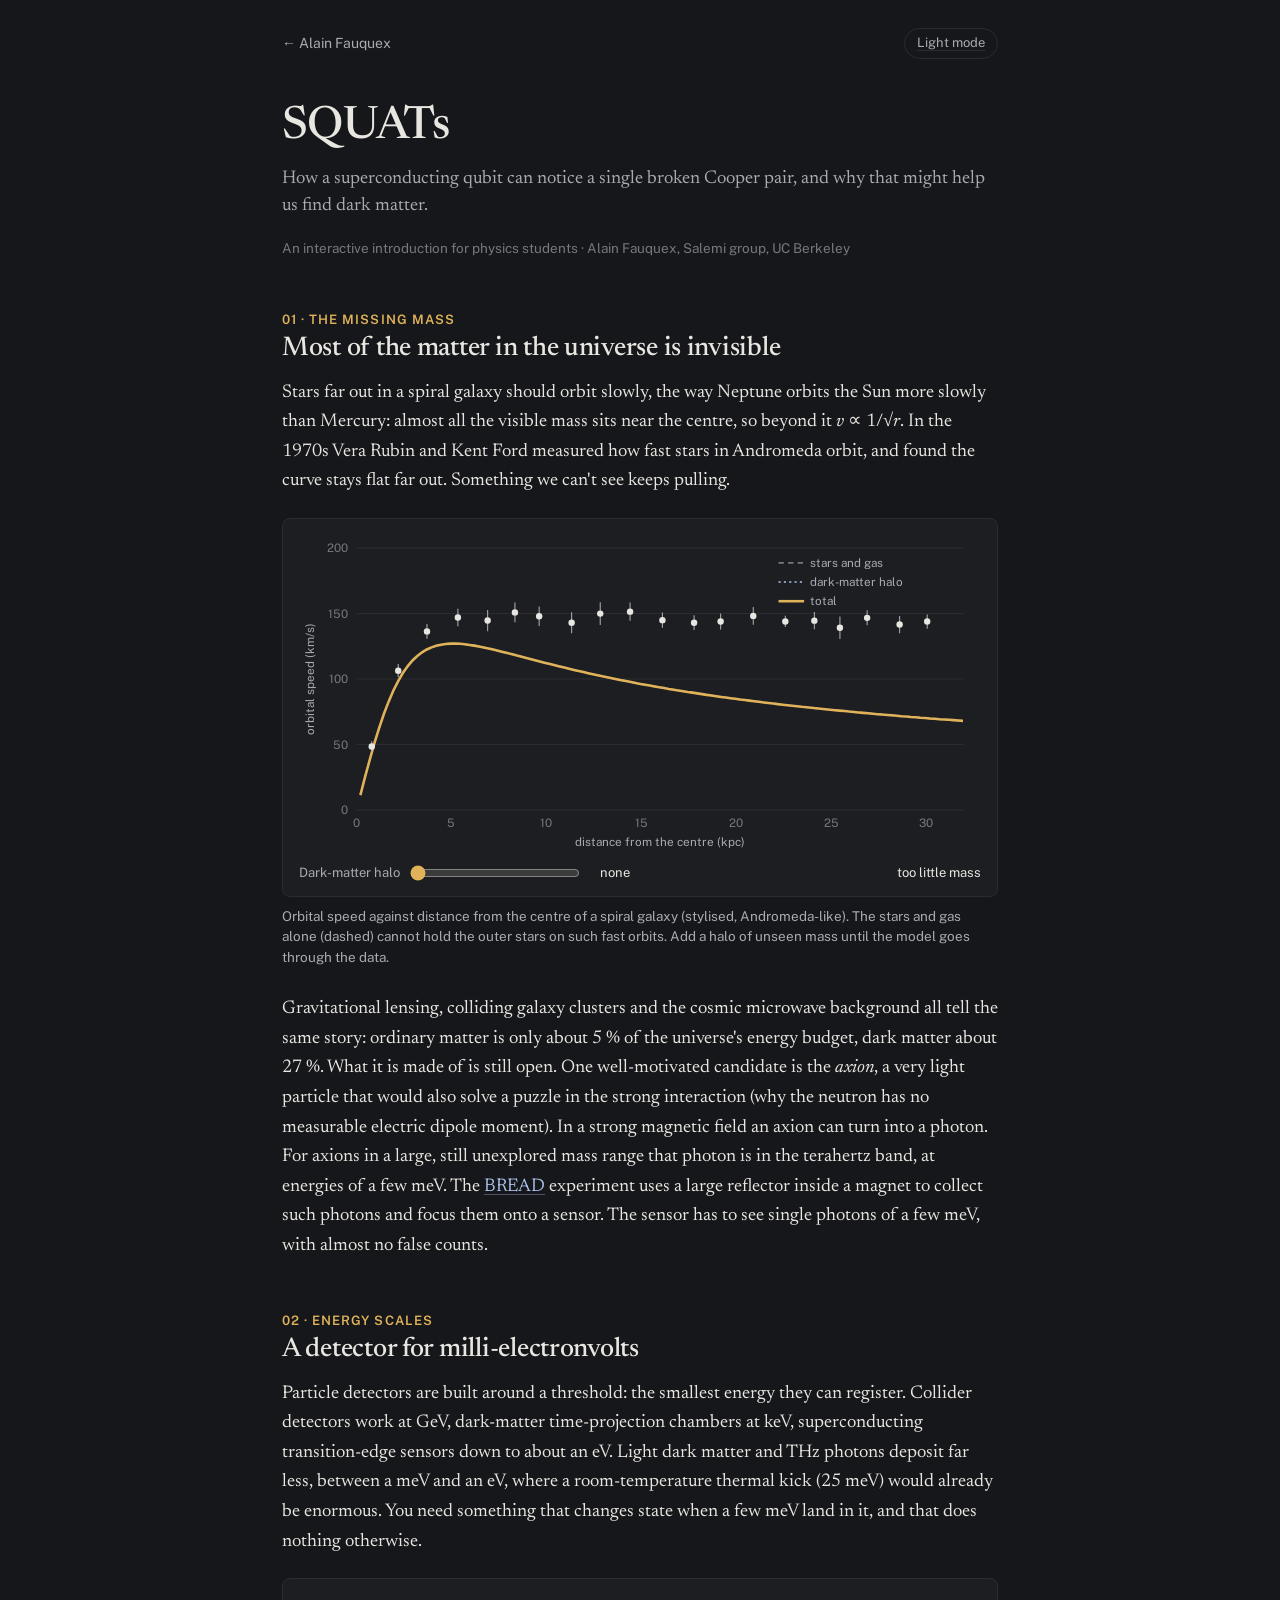
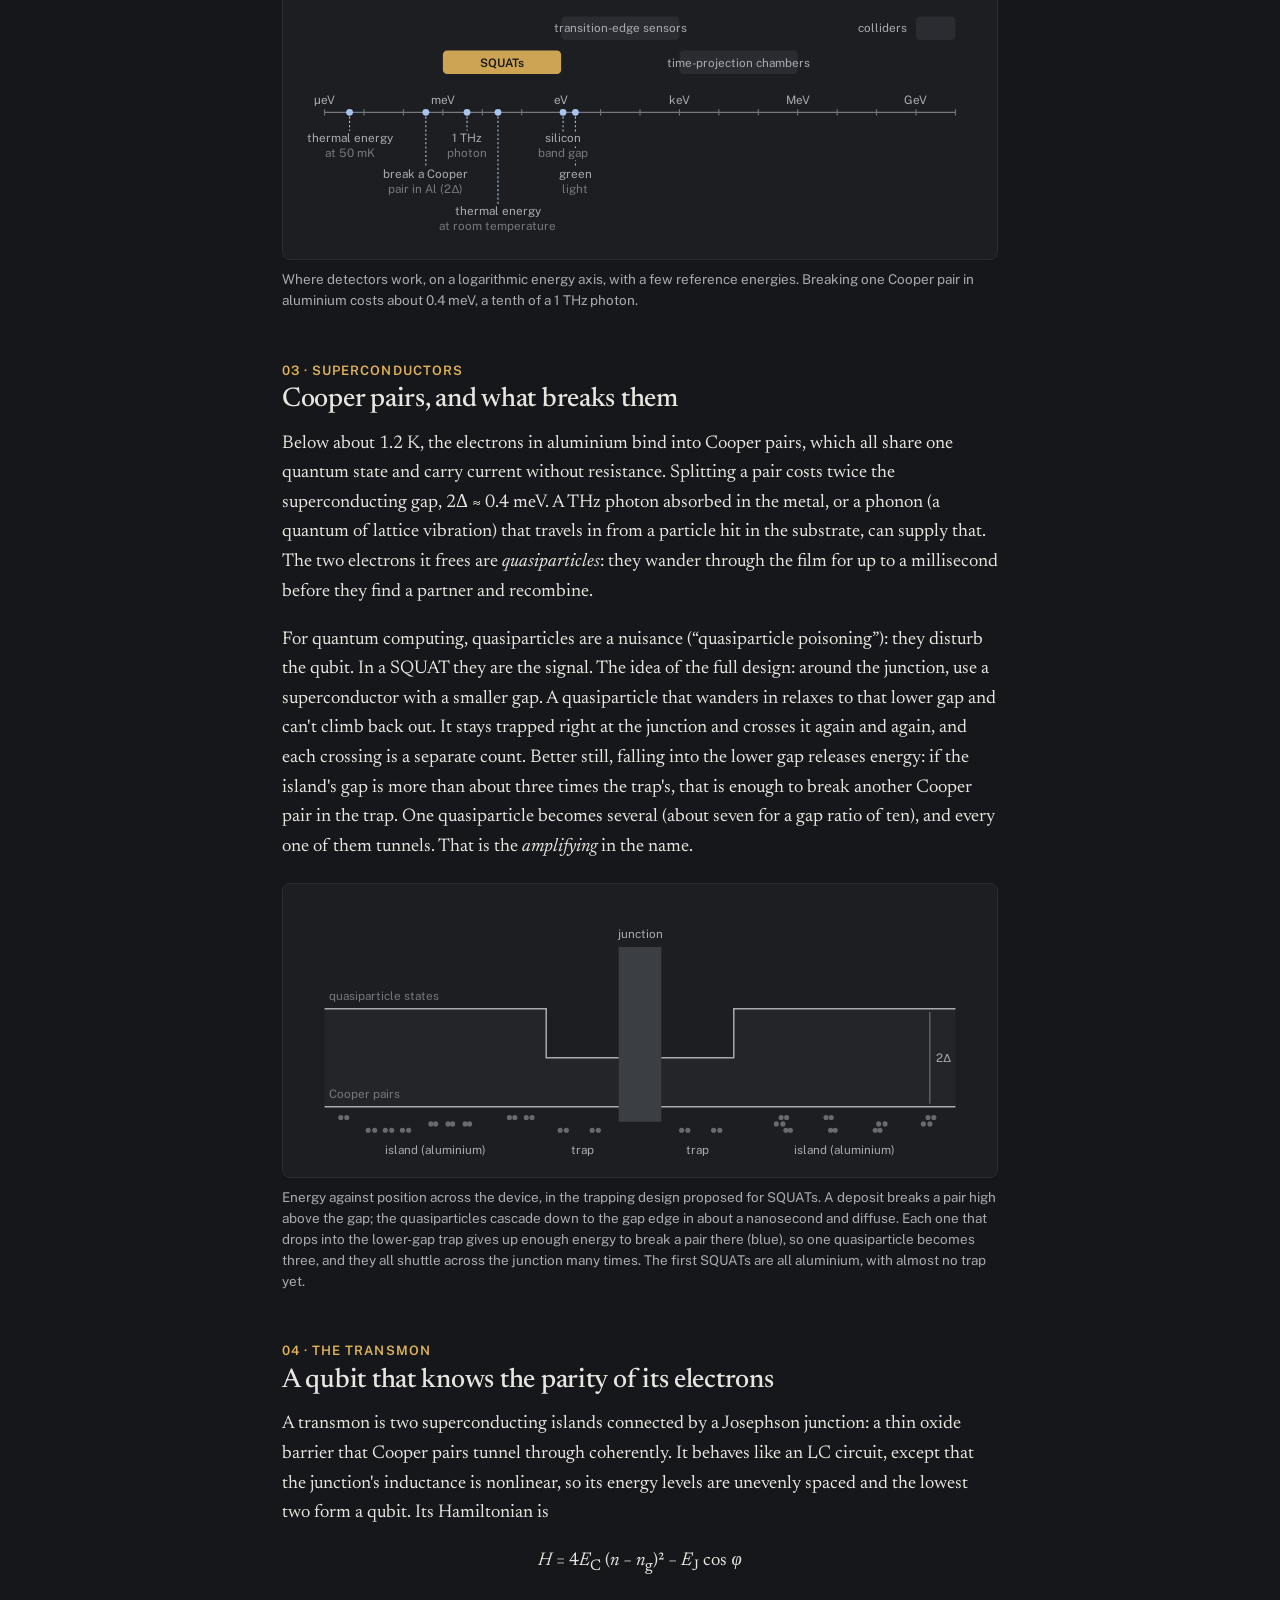
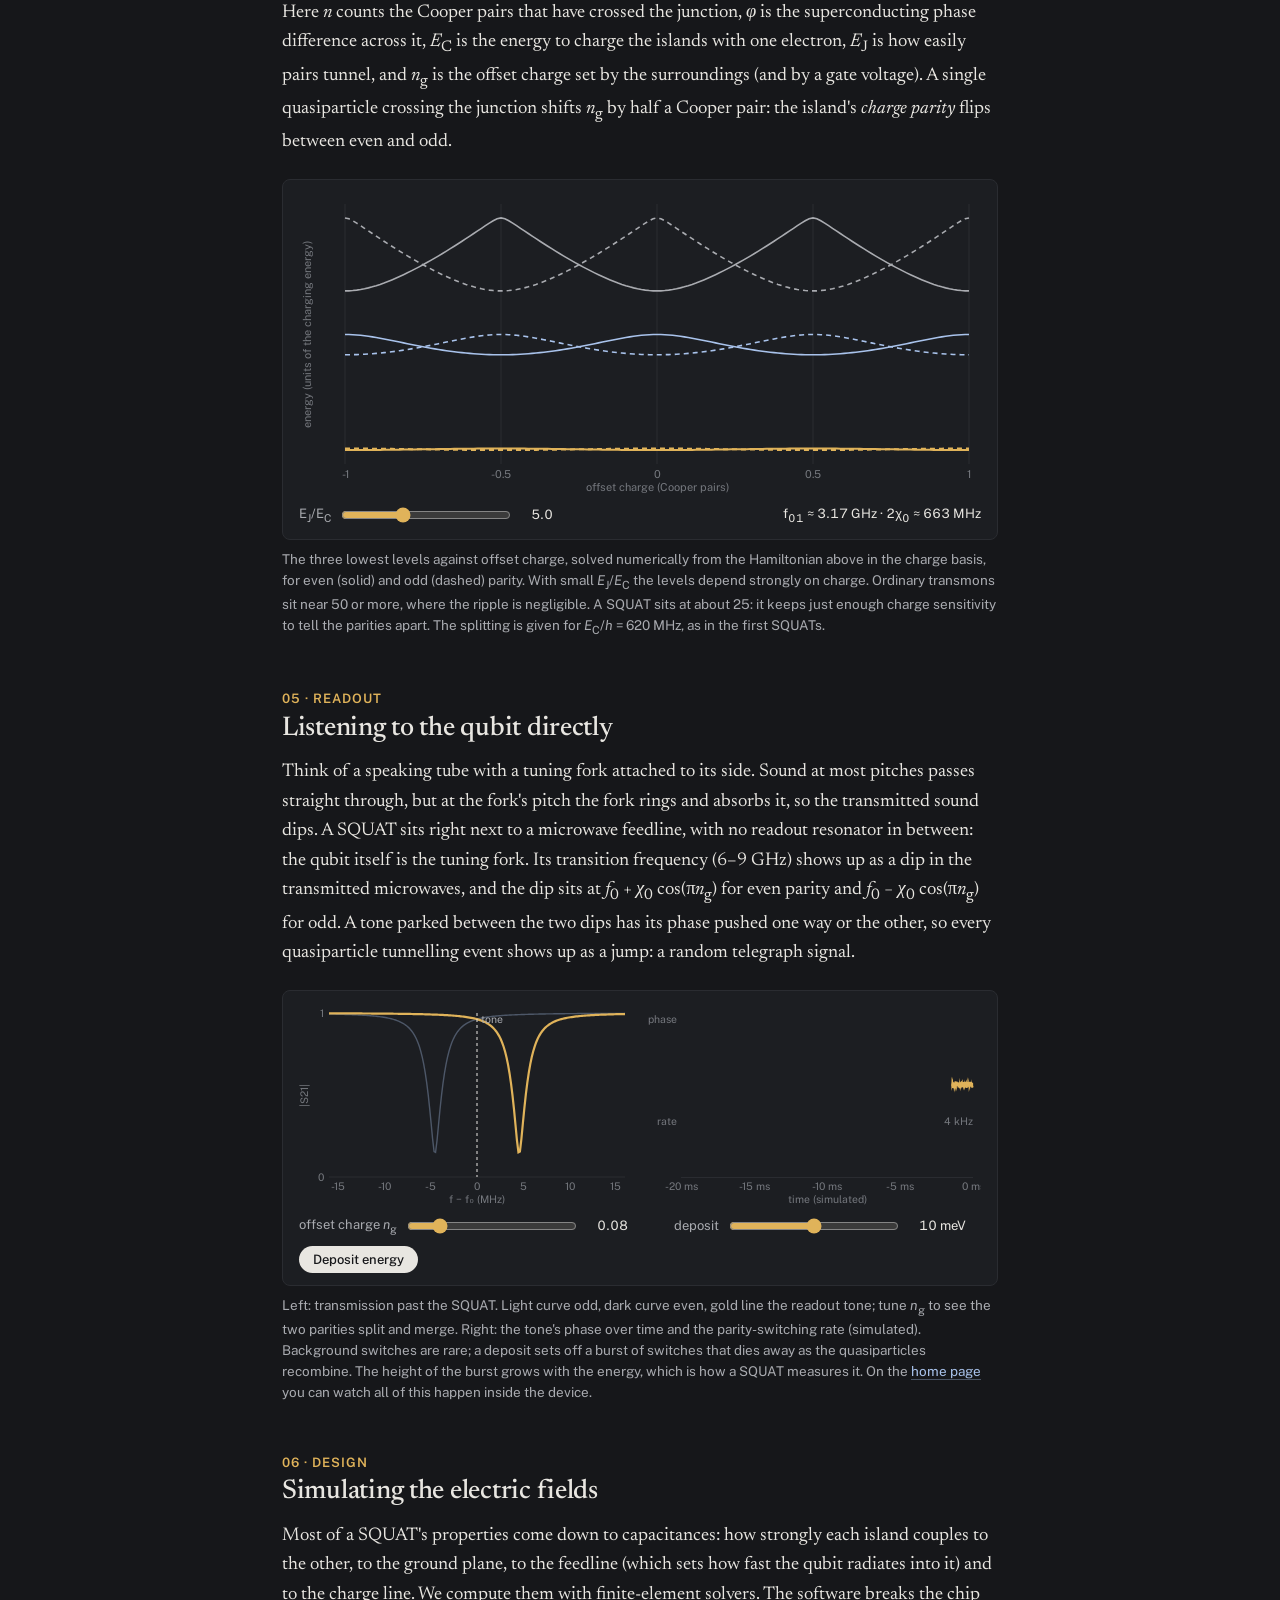
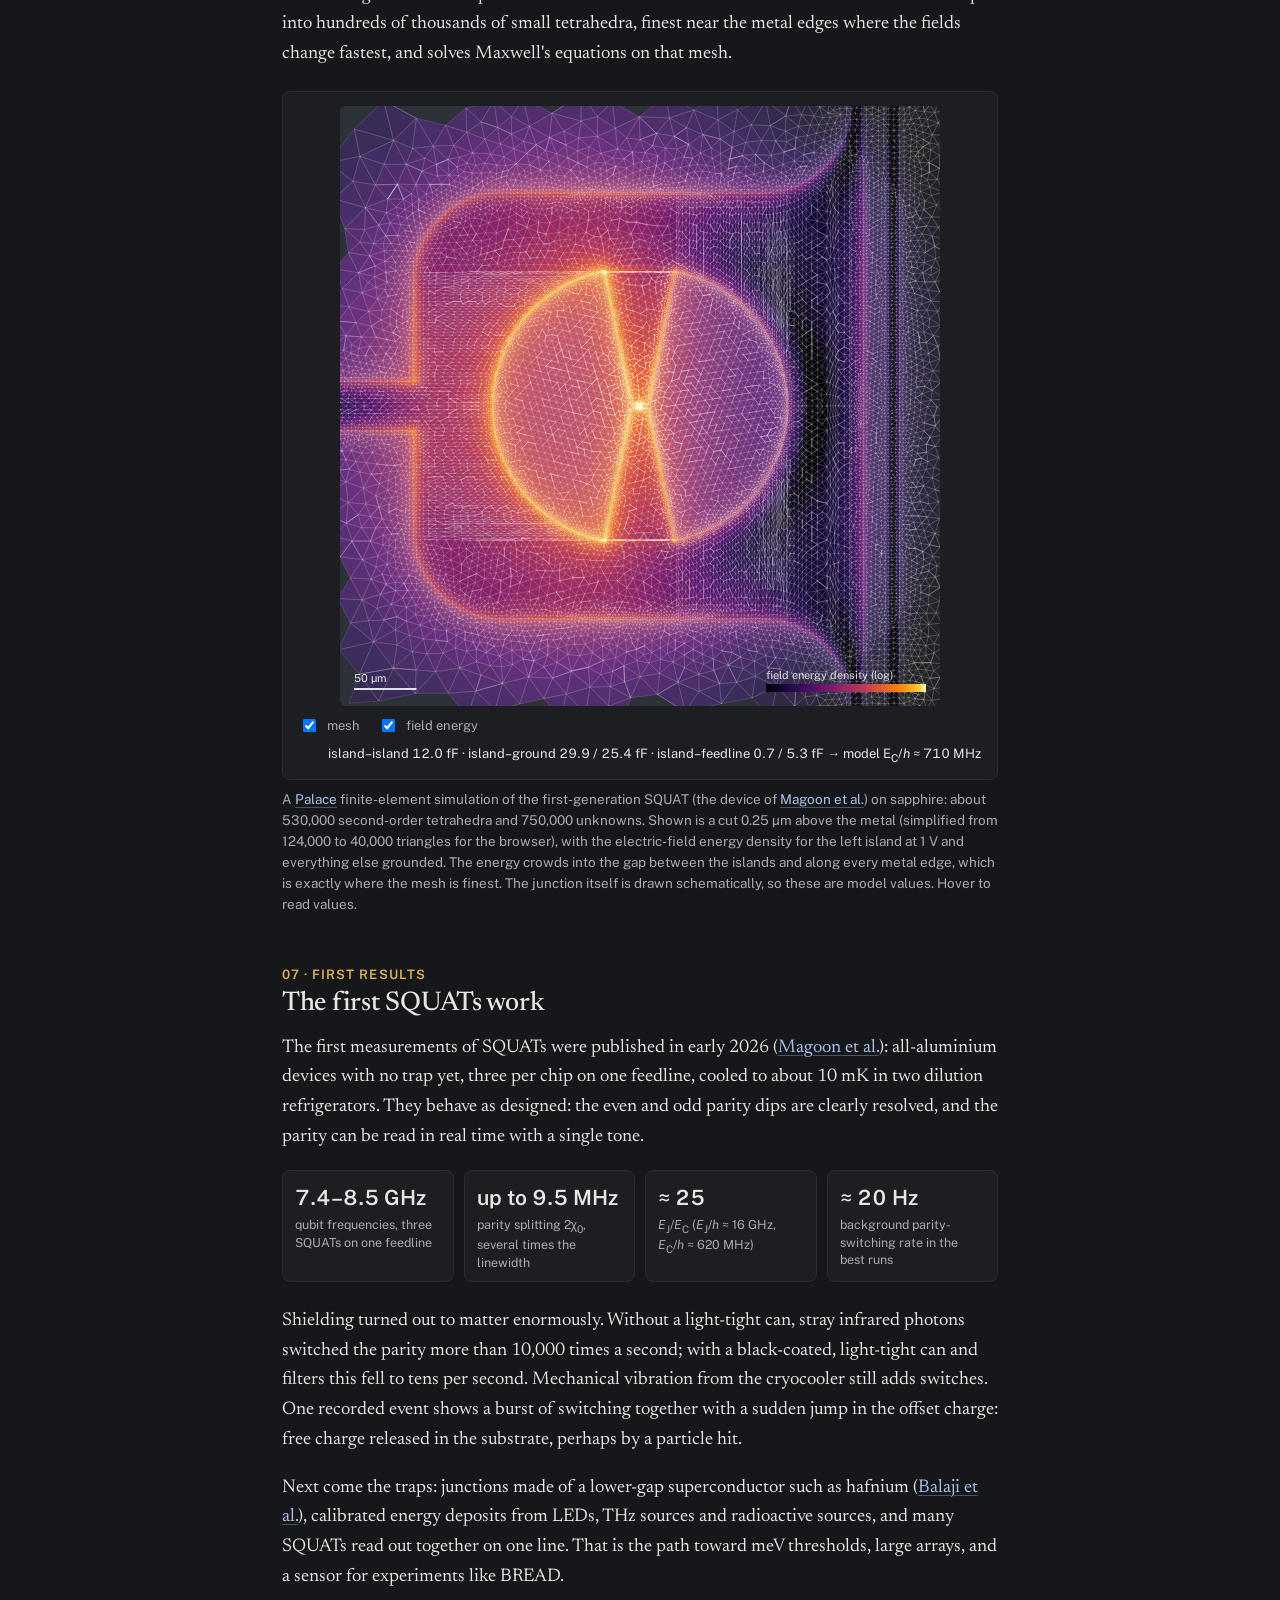
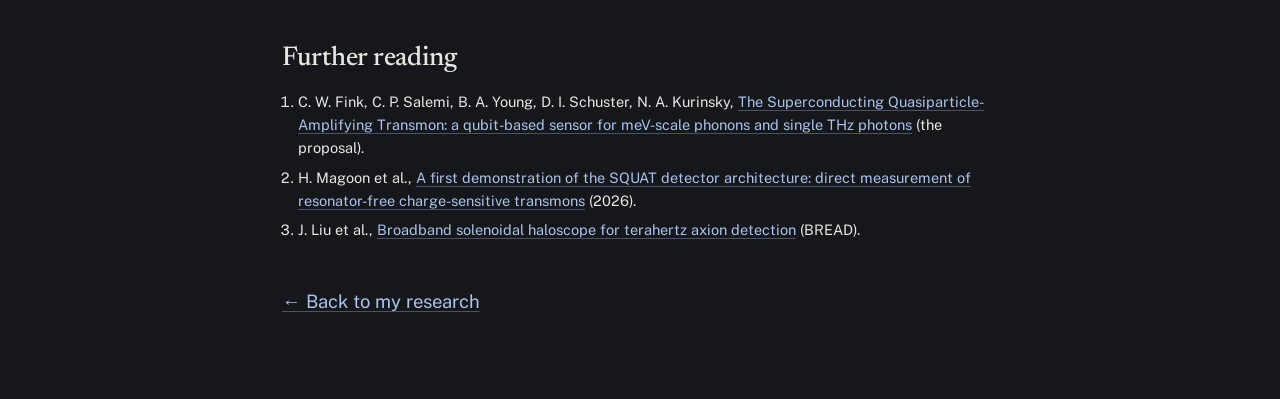
==== commit 53472676: "SQUATs: show quasiparticle multiplication in the junction A quasiparticle that falls from the island" ====
--- a/squats.html
+++ b/squats.html
@@ -11,7 +11,7 @@
   <link href="https://fonts.googleapis.com/css2?family=Newsreader:ital,opsz,wght@0,6..72,400;0,6..72,500;0,6..72,600;1,6..72,400&family=Public+Sans:wght@400;500;600&display=swap" rel="stylesheet">
   <link rel="stylesheet" href="assets/style.css?v=20261127a">
   <script src="assets/site.js?v=20261123a"></script>
-  <script src="assets/squats.js?v=20261127a" defer></script>
+  <script src="assets/squats.js?v=20261127b" defer></script>
   <style>
     .page { max-width: 760px; margin: 0 auto; padding: 28px 22px 64px; }
     .topbar { display: flex; justify-content: space-between; align-items: center; font-family: var(--sans); font-size: 14px; margin-bottom: 44px; }
@@ -83,10 +83,10 @@
 
   <h2><span class="n">03 · SUPERCONDUCTORS</span>Cooper pairs, and what breaks them</h2>
   <p>Below about 1.2&nbsp;K, the electrons in aluminium bind into Cooper pairs, which all share one quantum state and carry current without resistance. Splitting a pair costs twice the superconducting gap, 2Δ&nbsp;≈&nbsp;0.4&nbsp;meV. A THz photon absorbed in the metal, or a phonon (a quantum of lattice vibration) that travels in from a particle hit in the substrate, can supply that. The two electrons it frees are <em>quasiparticles</em>: they wander through the film for up to a millisecond before they find a partner and recombine.</p>
-  <p>For quantum computing, quasiparticles are a nuisance (“quasiparticle poisoning”): they disturb the qubit. In a SQUAT they are the signal. The idea of the full design: around the junction, use a superconductor with a smaller gap. A quasiparticle that wanders in relaxes to that lower gap and can't climb back out. It stays trapped right at the junction and crosses it again and again, and each crossing is a separate count.</p>
+  <p>For quantum computing, quasiparticles are a nuisance (“quasiparticle poisoning”): they disturb the qubit. In a SQUAT they are the signal. The idea of the full design: around the junction, use a superconductor with a smaller gap. A quasiparticle that wanders in relaxes to that lower gap and can't climb back out. It stays trapped right at the junction and crosses it again and again, and each crossing is a separate count. Better still, falling into the lower gap releases energy: if the island's gap is more than about three times the trap's, that is enough to break another Cooper pair in the trap. One quasiparticle becomes several (about seven for a gap ratio of ten), and every one of them tunnels. That is the <em>amplifying</em> in the name.</p>
   <figure class="ix" id="qpFig">
     <div class="box"><svg viewBox="0 0 640 250" role="img" aria-label="Energy diagram across a SQUAT: island gap, lower-gap trap, junction barrier, with quasiparticles relaxing into the trap and tunnelling back and forth"></svg></div>
-    <figcaption>Energy against position across the device, in the trapping design proposed for SQUATs. A deposit breaks a pair high above the gap; the quasiparticles cascade down to the gap edge in about a nanosecond, diffuse, drop into the lower-gap trap and then shuttle across the junction many times. The first SQUATs are all aluminium, with almost no trap yet.</figcaption>
+    <figcaption>Energy against position across the device, in the trapping design proposed for SQUATs. A deposit breaks a pair high above the gap; the quasiparticles cascade down to the gap edge in about a nanosecond and diffuse. Each one that drops into the lower-gap trap gives up enough energy to break a pair there (blue), so one quasiparticle becomes three, and they all shuttle across the junction many times. The first SQUATs are all aluminium, with almost no trap yet.</figcaption>
   </figure>
 
   <h2><span class="n">04 · THE TRANSMON</span>A qubit that knows the parity of its electrons</h2>
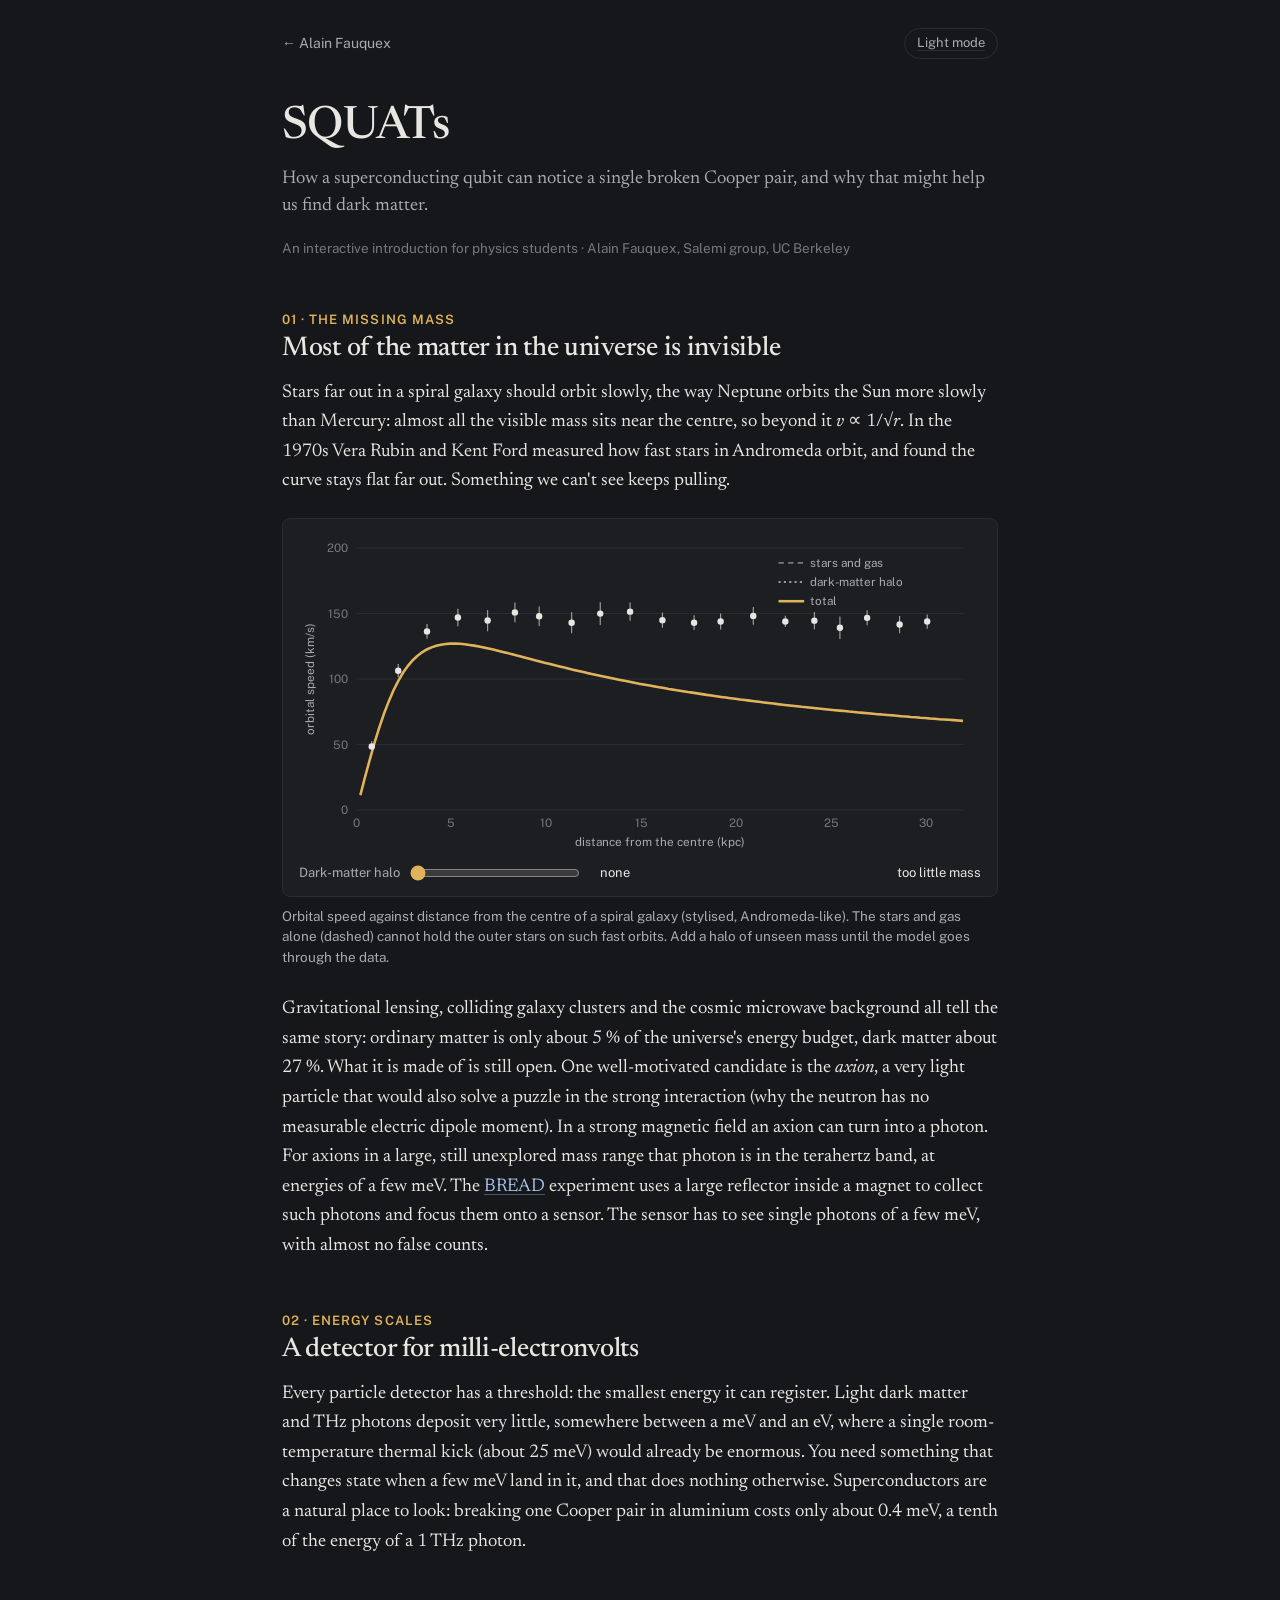
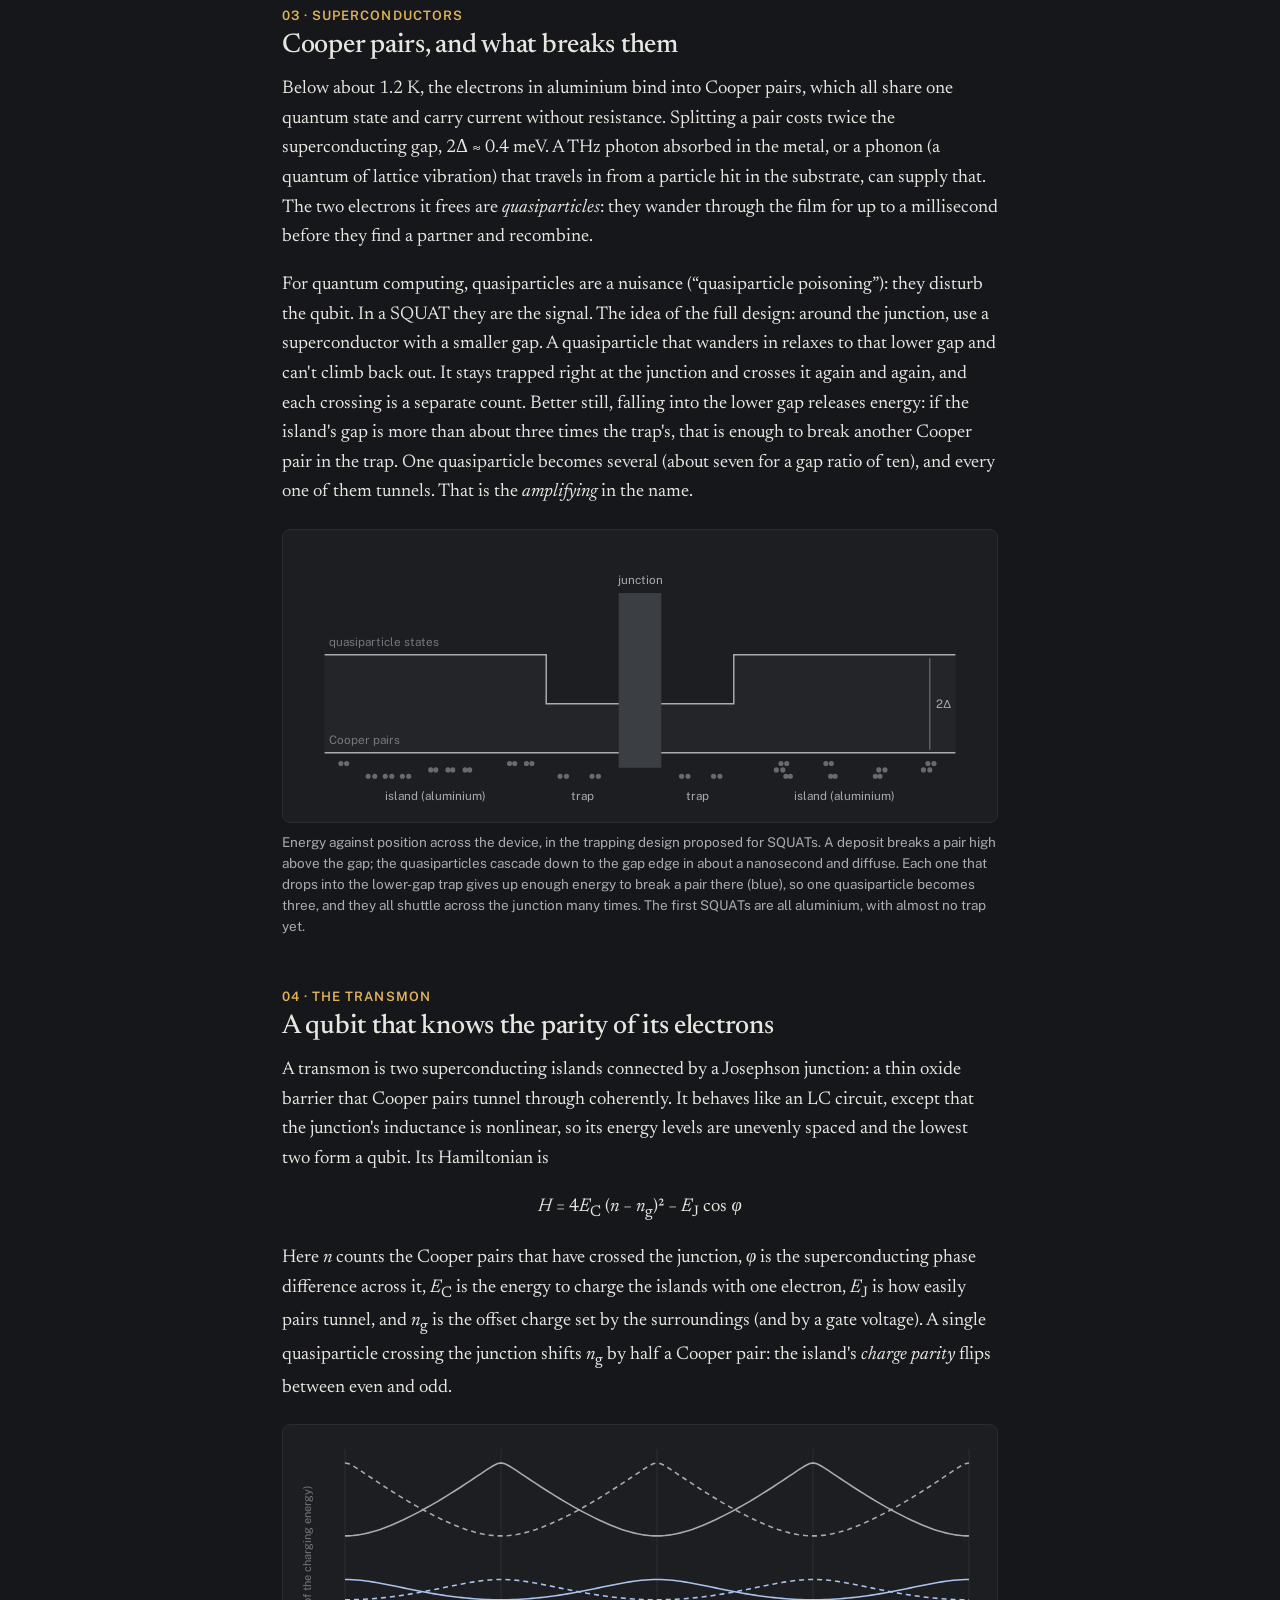
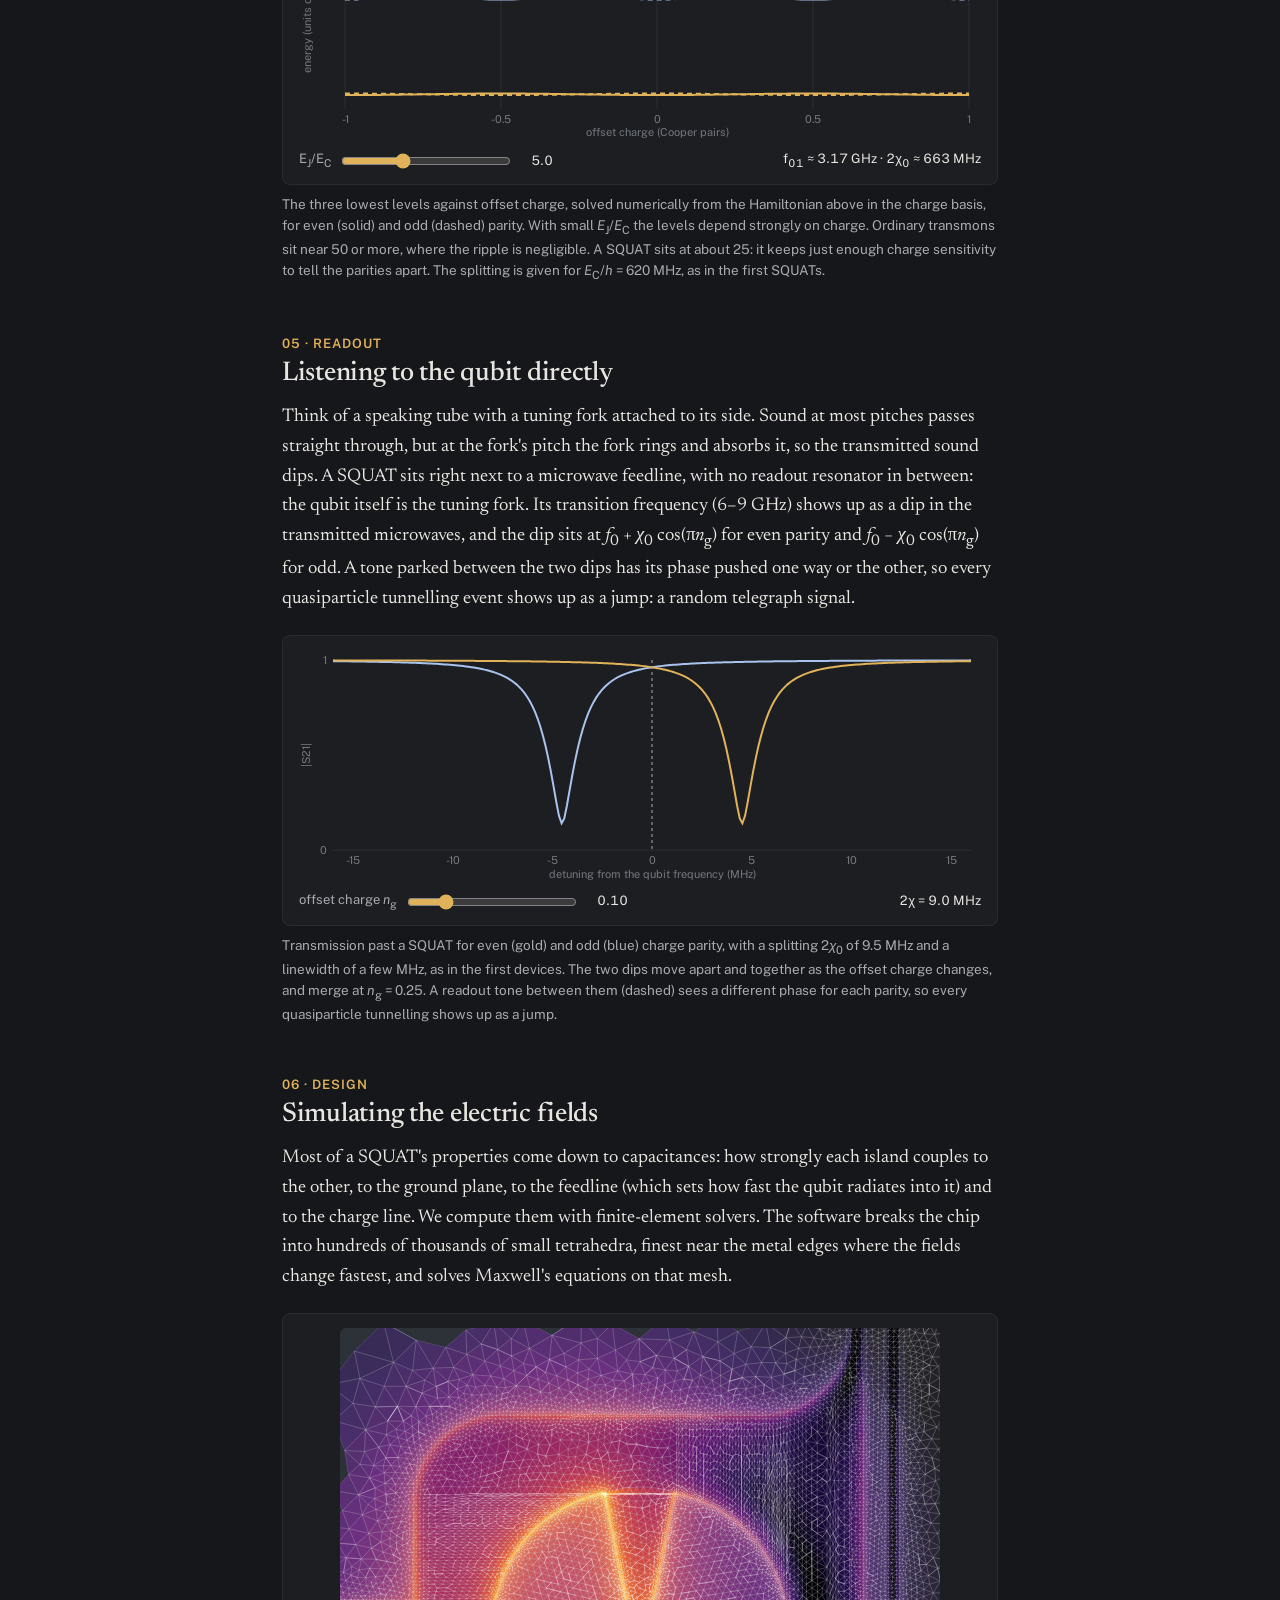
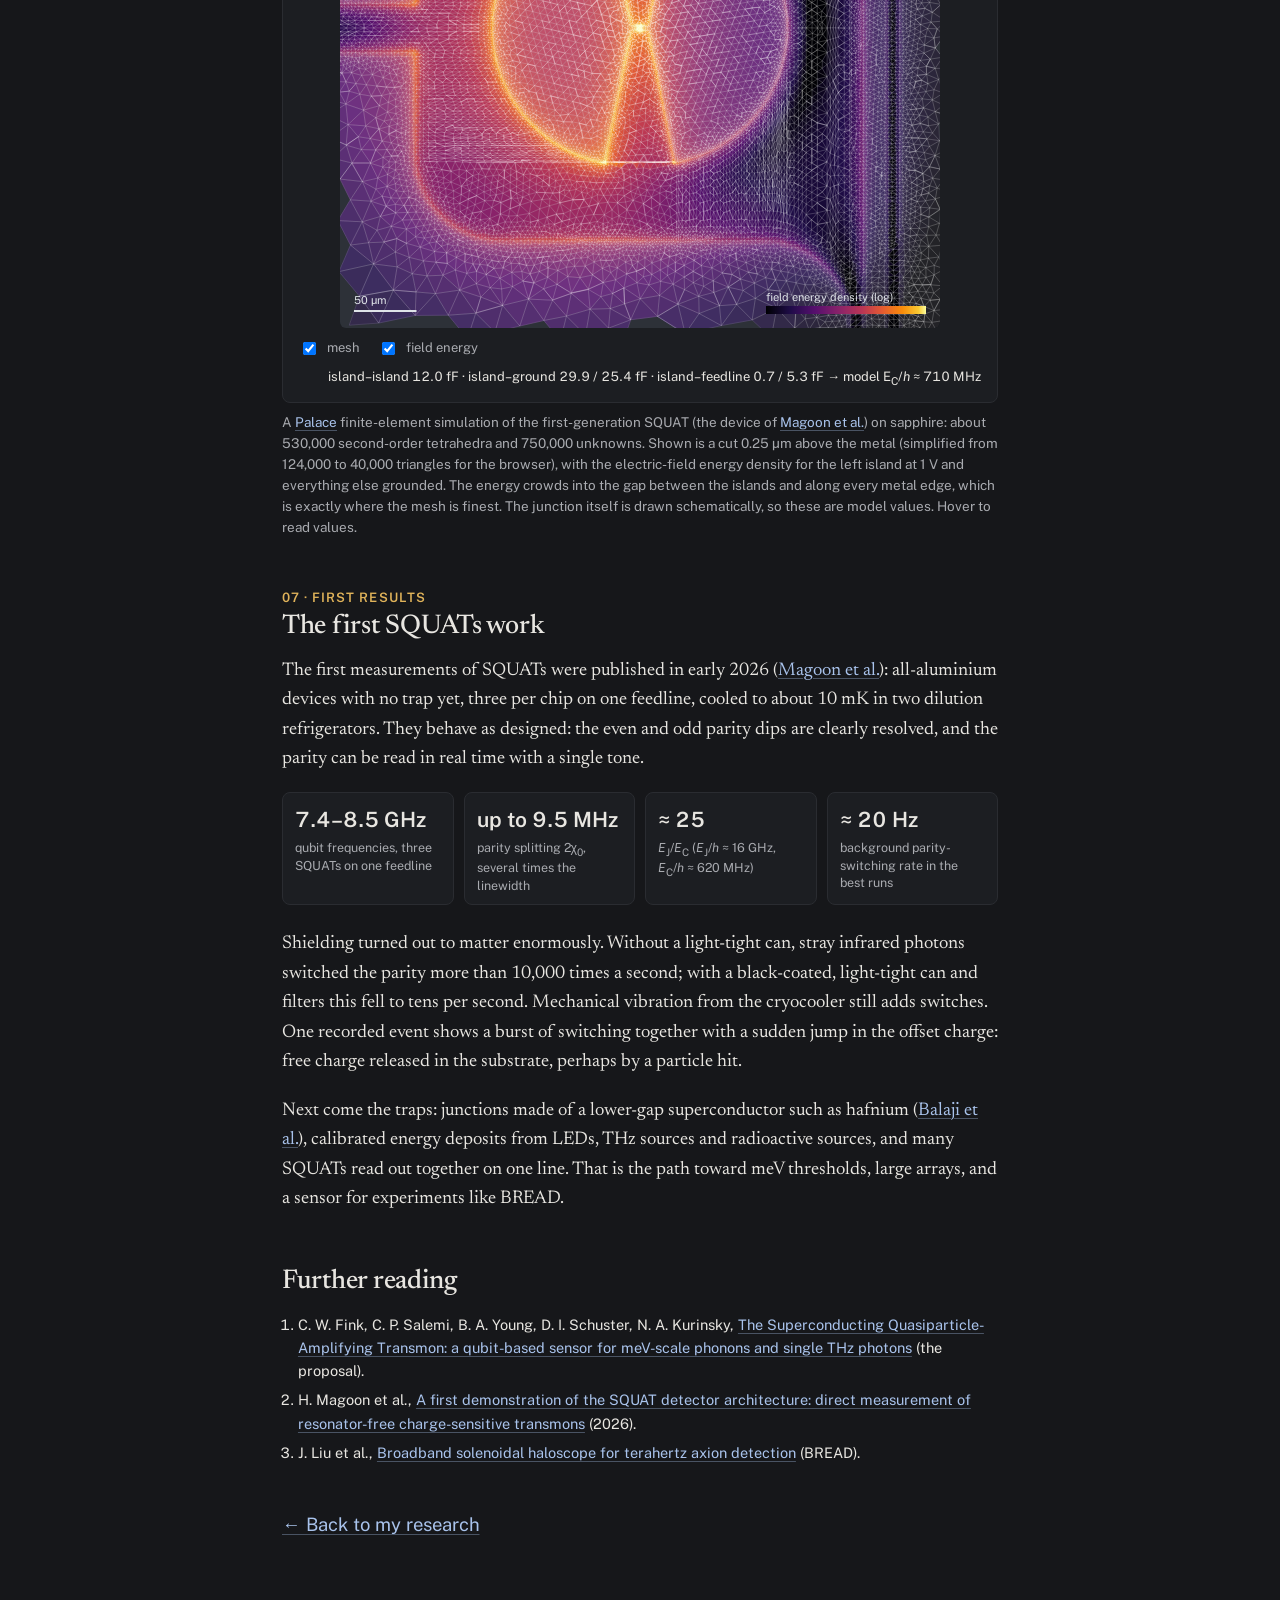
==== commit 20bf3893: "SQUAT page: drop the energy ladder and the simulated detection The detector-threshold ladder was onl" ====
--- a/squats.html
+++ b/squats.html
@@ -11,7 +11,7 @@
   <link href="https://fonts.googleapis.com/css2?family=Newsreader:ital,opsz,wght@0,6..72,400;0,6..72,500;0,6..72,600;1,6..72,400&family=Public+Sans:wght@400;500;600&display=swap" rel="stylesheet">
   <link rel="stylesheet" href="assets/style.css?v=20261127a">
   <script src="assets/site.js?v=20261123a"></script>
-  <script src="assets/squats.js?v=20261127b" defer></script>
+  <script src="assets/squats.js?v=20261127d" defer></script>
   <style>
     .page { max-width: 760px; margin: 0 auto; padding: 28px 22px 64px; }
     .topbar { display: flex; justify-content: space-between; align-items: center; font-family: var(--sans); font-size: 14px; margin-bottom: 44px; }
@@ -75,11 +75,7 @@
   <p>Gravitational lensing, colliding galaxy clusters and the cosmic microwave background all tell the same story: ordinary matter is only about 5&nbsp;% of the universe's energy budget, dark matter about 27&nbsp;%. What it is made of is still open. One well-motivated candidate is the <em>axion</em>, a very light particle that would also solve a puzzle in the strong interaction (why the neutron has no measurable electric dipole moment). In a strong magnetic field an axion can turn into a photon. For axions in a large, still unexplored mass range that photon is in the terahertz band, at energies of a few meV. The <a href="https://arxiv.org/abs/2111.12103">BREAD</a> experiment uses a large reflector inside a magnet to collect such photons and focus them onto a sensor. The sensor has to see single photons of a few meV, with almost no false counts.</p>
 
   <h2><span class="n">02 · ENERGY SCALES</span>A detector for milli-electronvolts</h2>
-  <p>Particle detectors are built around a threshold: the smallest energy they can register. Collider detectors work at GeV, dark-matter time-projection chambers at keV, superconducting transition-edge sensors down to about an eV. Light dark matter and THz photons deposit far less, between a meV and an eV, where a room-temperature thermal kick (25&nbsp;meV) would already be enormous. You need something that changes state when a few meV land in it, and that does nothing otherwise.</p>
-  <figure class="ix" id="ladderFig">
-    <div class="box"><svg viewBox="0 0 640 238" role="img" aria-label="Energy ladder on a logarithmic axis from 10 micro-electronvolts to 10 GeV, with detector thresholds and reference energies"></svg></div>
-    <figcaption>Where detectors work, on a logarithmic energy axis, with a few reference energies. Breaking one Cooper pair in aluminium costs about 0.4&nbsp;meV, a tenth of a 1&nbsp;THz photon.</figcaption>
-  </figure>
+  <p>Every particle detector has a threshold: the smallest energy it can register. Light dark matter and THz photons deposit very little, somewhere between a meV and an eV, where a single room-temperature thermal kick (about 25&nbsp;meV) would already be enormous. You need something that changes state when a few meV land in it, and that does nothing otherwise. Superconductors are a natural place to look: breaking one Cooper pair in aluminium costs only about 0.4&nbsp;meV, a tenth of the energy of a 1&nbsp;THz photon.</p>
 
   <h2><span class="n">03 · SUPERCONDUCTORS</span>Cooper pairs, and what breaks them</h2>
   <p>Below about 1.2&nbsp;K, the electrons in aluminium bind into Cooper pairs, which all share one quantum state and carry current without resistance. Splitting a pair costs twice the superconducting gap, 2Δ&nbsp;≈&nbsp;0.4&nbsp;meV. A THz photon absorbed in the metal, or a phonon (a quantum of lattice vibration) that travels in from a particle hit in the substrate, can supply that. The two electrons it frees are <em>quasiparticles</em>: they wander through the film for up to a millisecond before they find a partner and recombine.</p>
@@ -105,10 +101,10 @@
   <p>Think of a speaking tube with a tuning fork attached to its side. Sound at most pitches passes straight through, but at the fork's pitch the fork rings and absorbs it, so the transmitted sound dips. A SQUAT sits right next to a microwave feedline, with no readout resonator in between: the qubit itself is the tuning fork. Its transition frequency (6–9&nbsp;GHz) shows up as a dip in the transmitted microwaves, and the dip sits at <var>f</var><sub>0</sub>&nbsp;+&nbsp;<var>χ</var><sub>0</sub>&nbsp;cos(π<var>n</var><sub>g</sub>) for even parity and <var>f</var><sub>0</sub>&nbsp;−&nbsp;<var>χ</var><sub>0</sub>&nbsp;cos(π<var>n</var><sub>g</sub>) for odd. A tone parked between the two dips has its phase pushed one way or the other, so every quasiparticle tunnelling event shows up as a jump: a random telegraph signal.</p>
   <figure class="ix" id="readFig">
     <div class="box">
-      <div class="two"><canvas style="height:200px" aria-label="Transmission against frequency with the even and odd parity dips"></canvas><canvas style="height:200px" aria-label="Phase of the readout tone against time, and the switching rate"></canvas></div>
-      <div class="ctl"><label><span>offset charge <var>n</var><sub>g</sub></span><input type="range" min="0" max="0.5" value="0.08" step="0.005" aria-label="Offset charge"></label><output></output><label>deposit <input type="range" min="0" max="2" value="1" step="0.01" aria-label="Deposited energy, logarithmic"></label><output></output><button type="button">Deposit energy</button></div>
+      <canvas style="height:230px" aria-label="Transmission past the SQUAT against frequency, with the even and odd parity dips"></canvas>
+      <div class="ctl"><label><span>offset charge <var>n</var><sub>g</sub></span><input type="range" min="0" max="0.5" value="0.1" step="0.005" aria-label="Offset charge"></label><output></output><span class="readout"></span></div>
     </div>
-    <figcaption>Left: transmission past the SQUAT. Light curve odd, dark curve even, gold line the readout tone; tune <var>n</var><sub>g</sub> to see the two parities split and merge. Right: the tone's phase over time and the parity-switching rate (simulated). Background switches are rare; a deposit sets off a burst of switches that dies away as the quasiparticles recombine. The height of the burst grows with the energy, which is how a SQUAT measures it. On the <a href="index.html#research">home page</a> you can watch all of this happen inside the device.</figcaption>
+    <figcaption>Transmission past a SQUAT for even (gold) and odd (blue) charge parity, with a splitting 2<var>χ</var><sub>0</sub> of 9.5&nbsp;MHz and a linewidth of a few MHz, as in the first devices. The two dips move apart and together as the offset charge changes, and merge at <var>n</var><sub>g</sub>&nbsp;=&nbsp;0.25. A readout tone between them (dashed) sees a different phase for each parity, so every quasiparticle tunnelling shows up as a jump.</figcaption>
   </figure>
 
   <h2><span class="n">06 · DESIGN</span>Simulating the electric fields</h2>
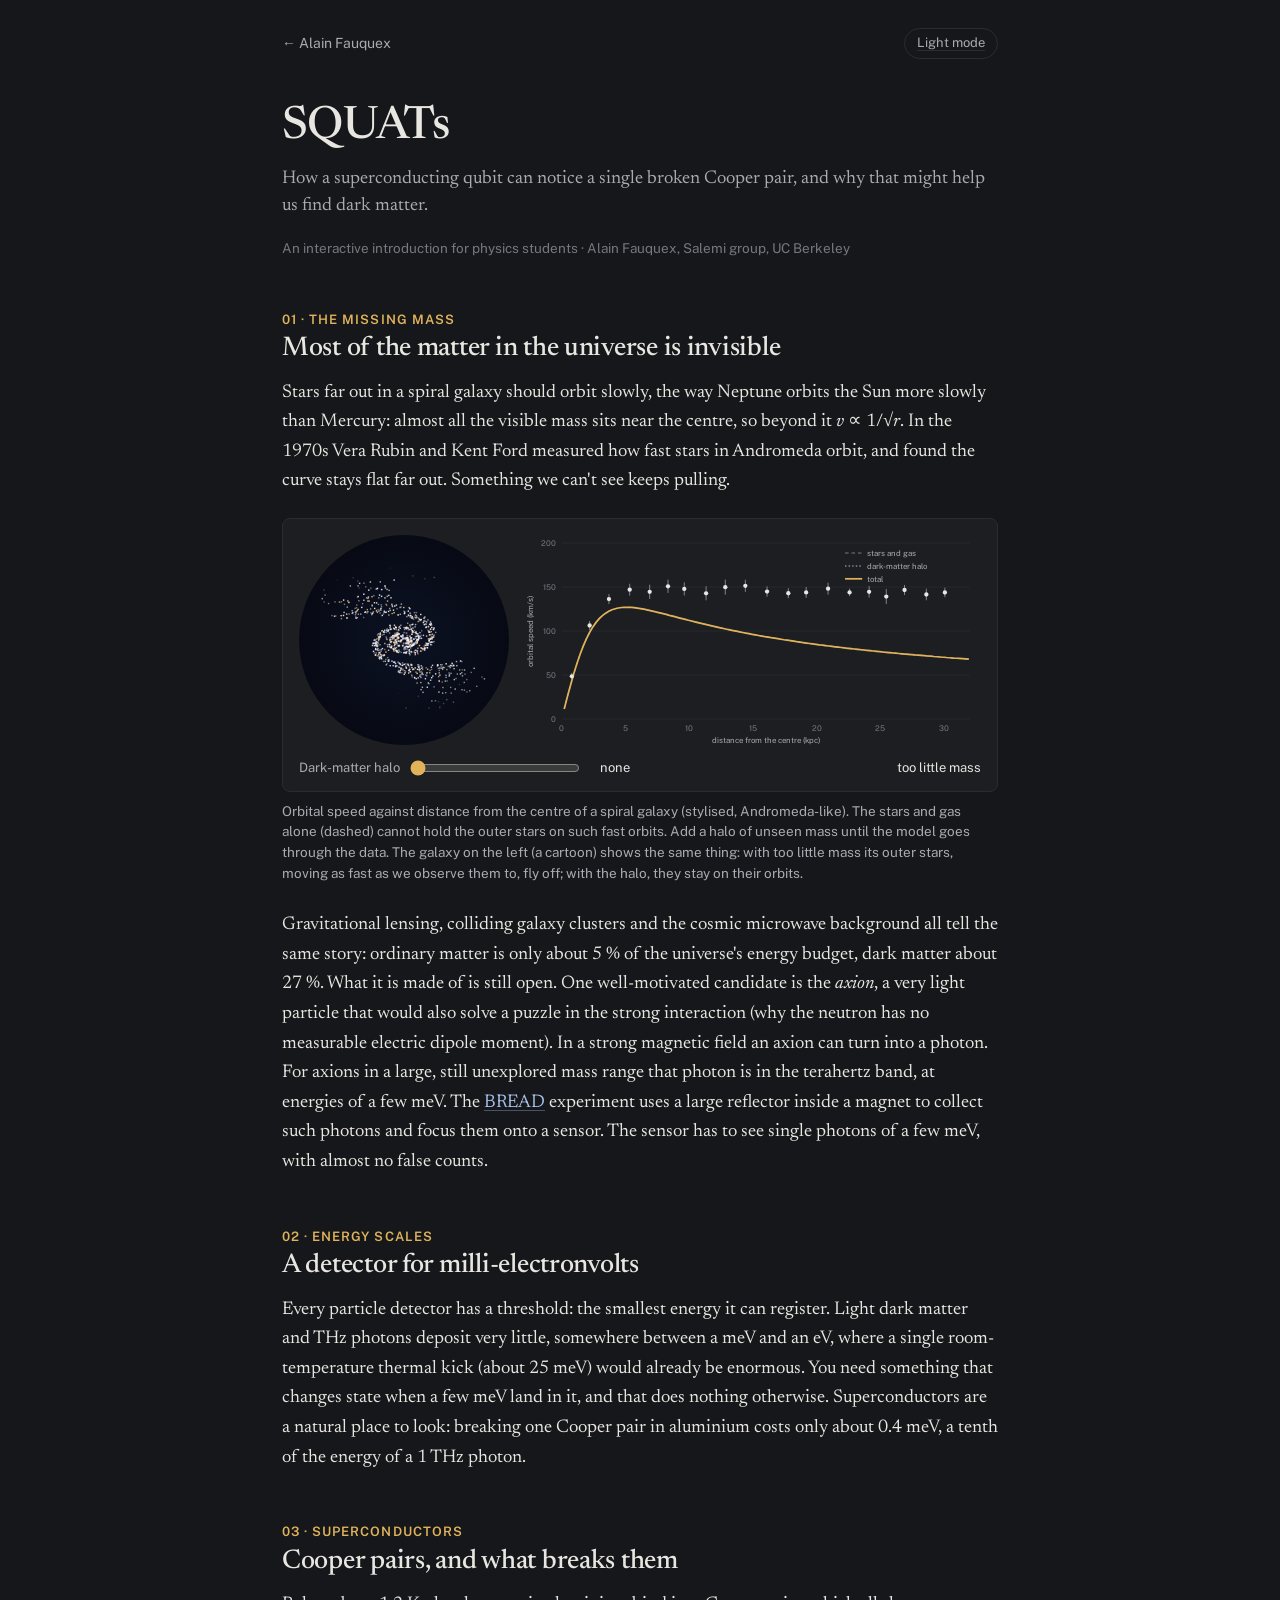
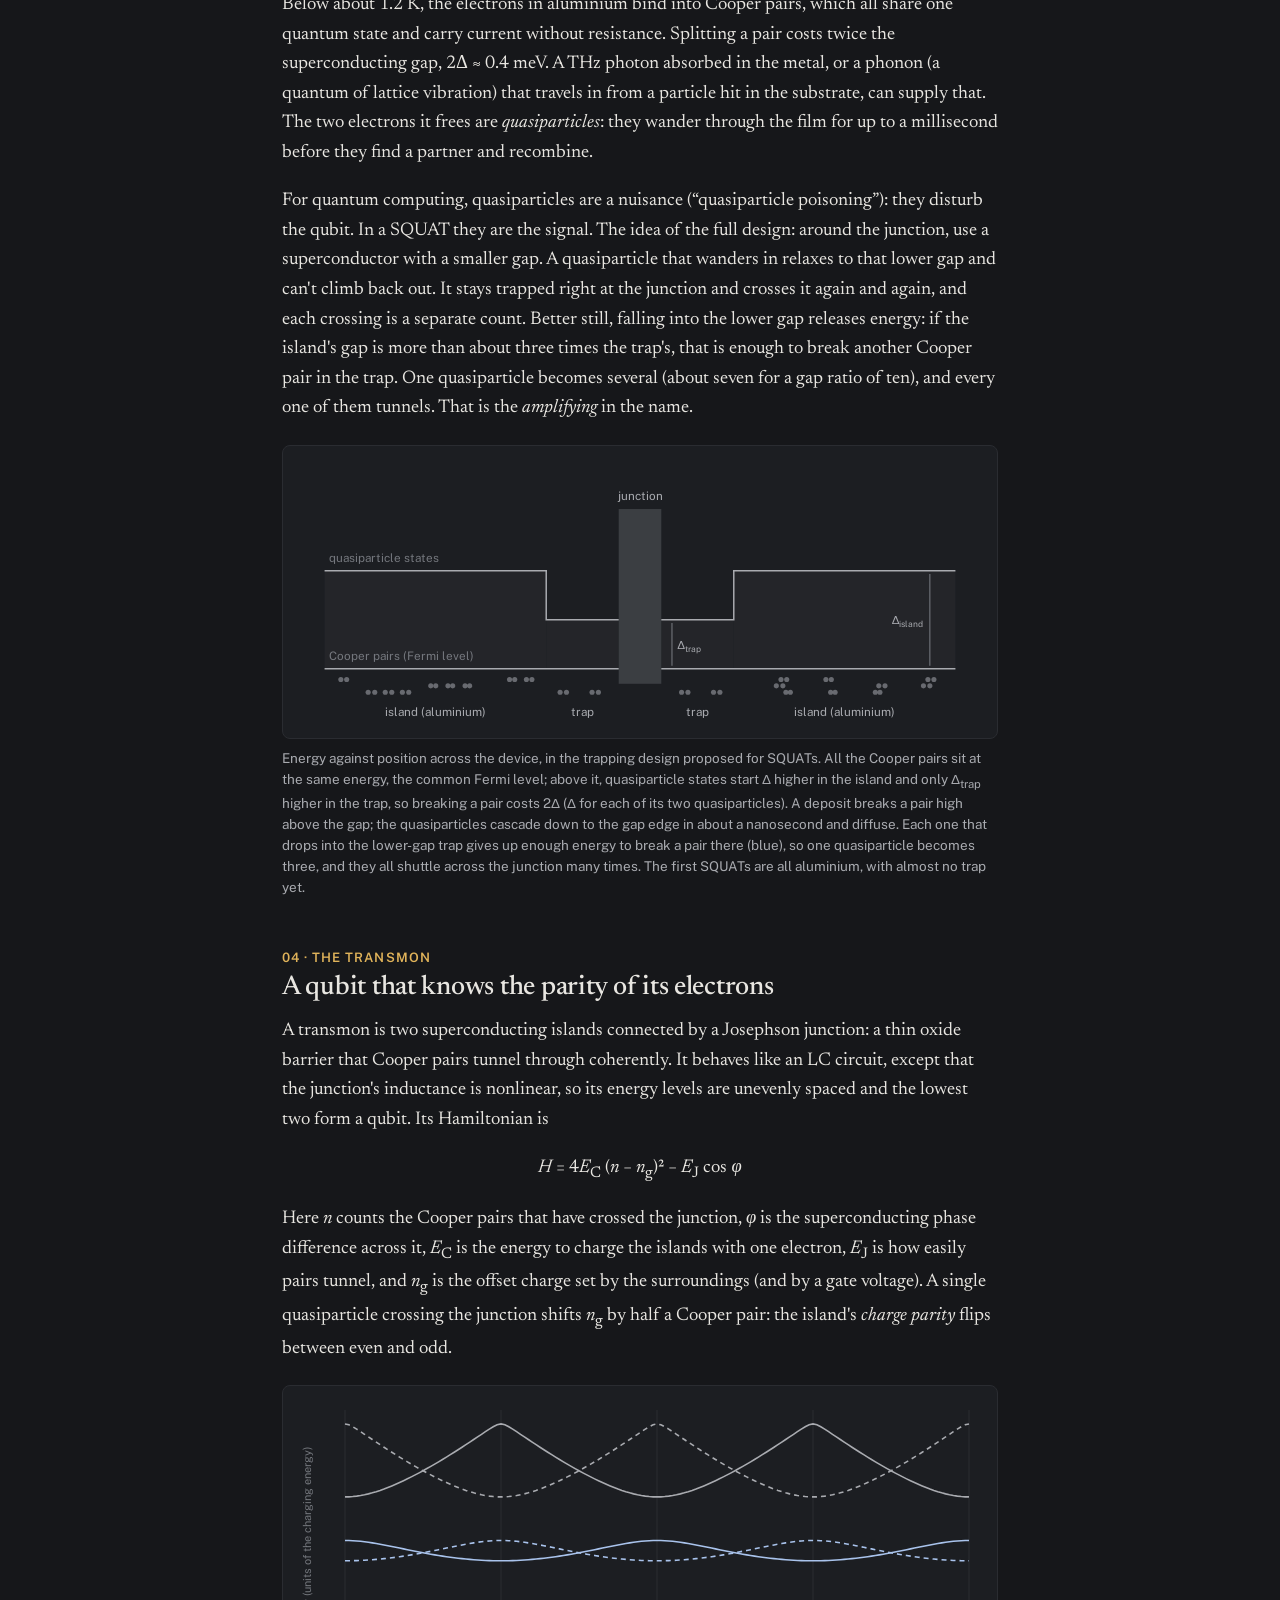
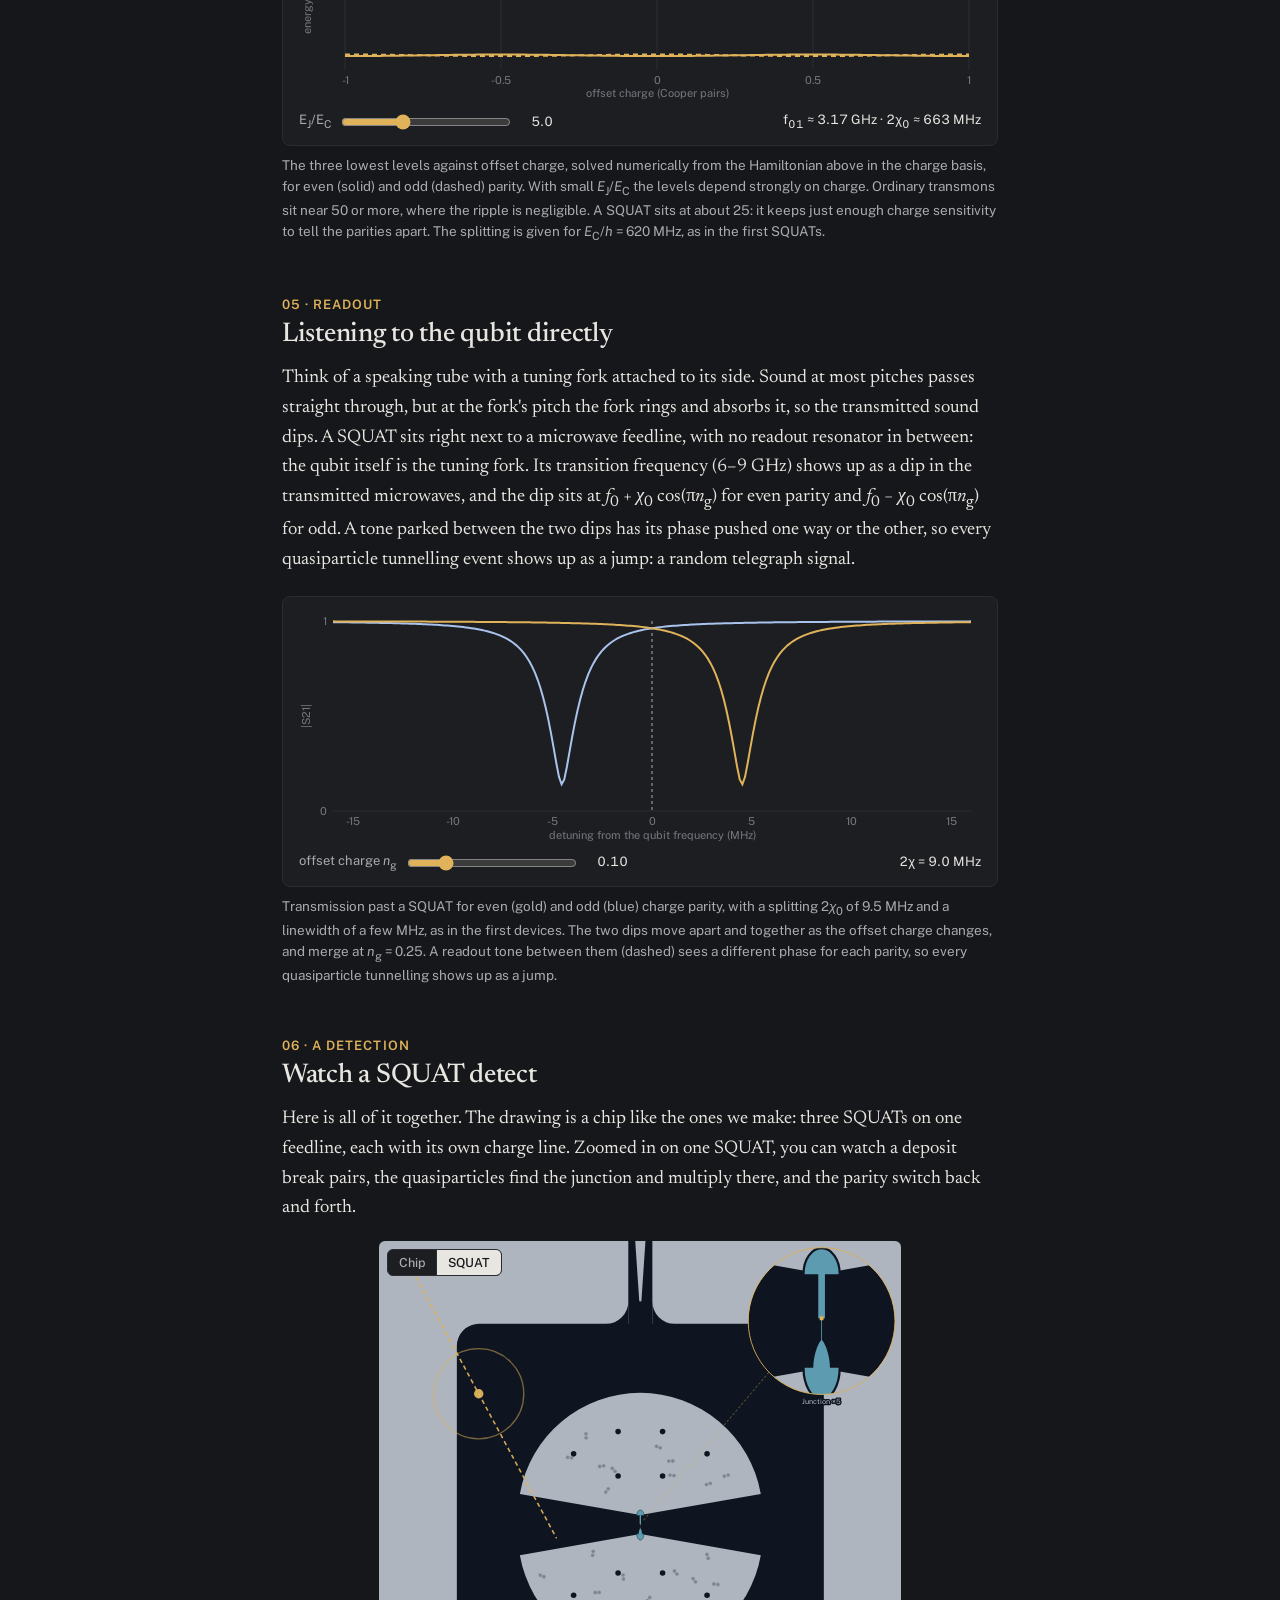
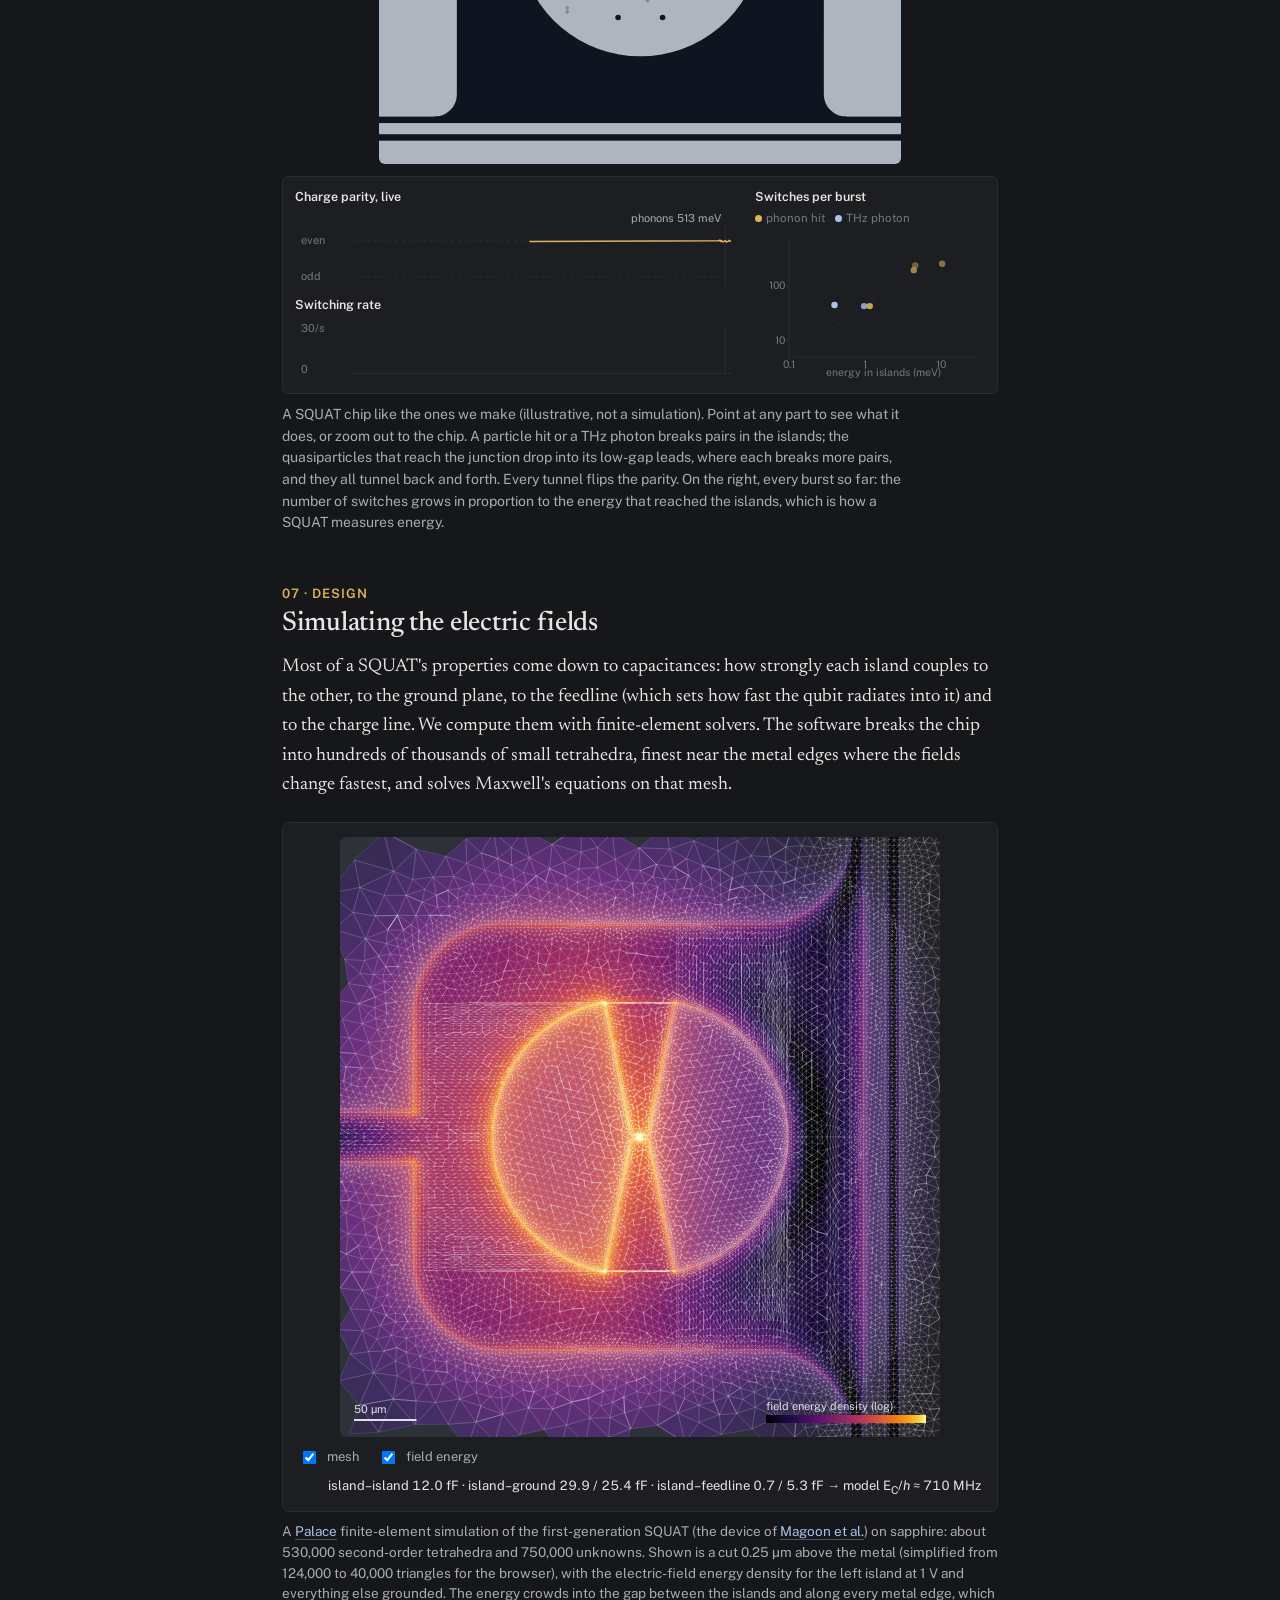
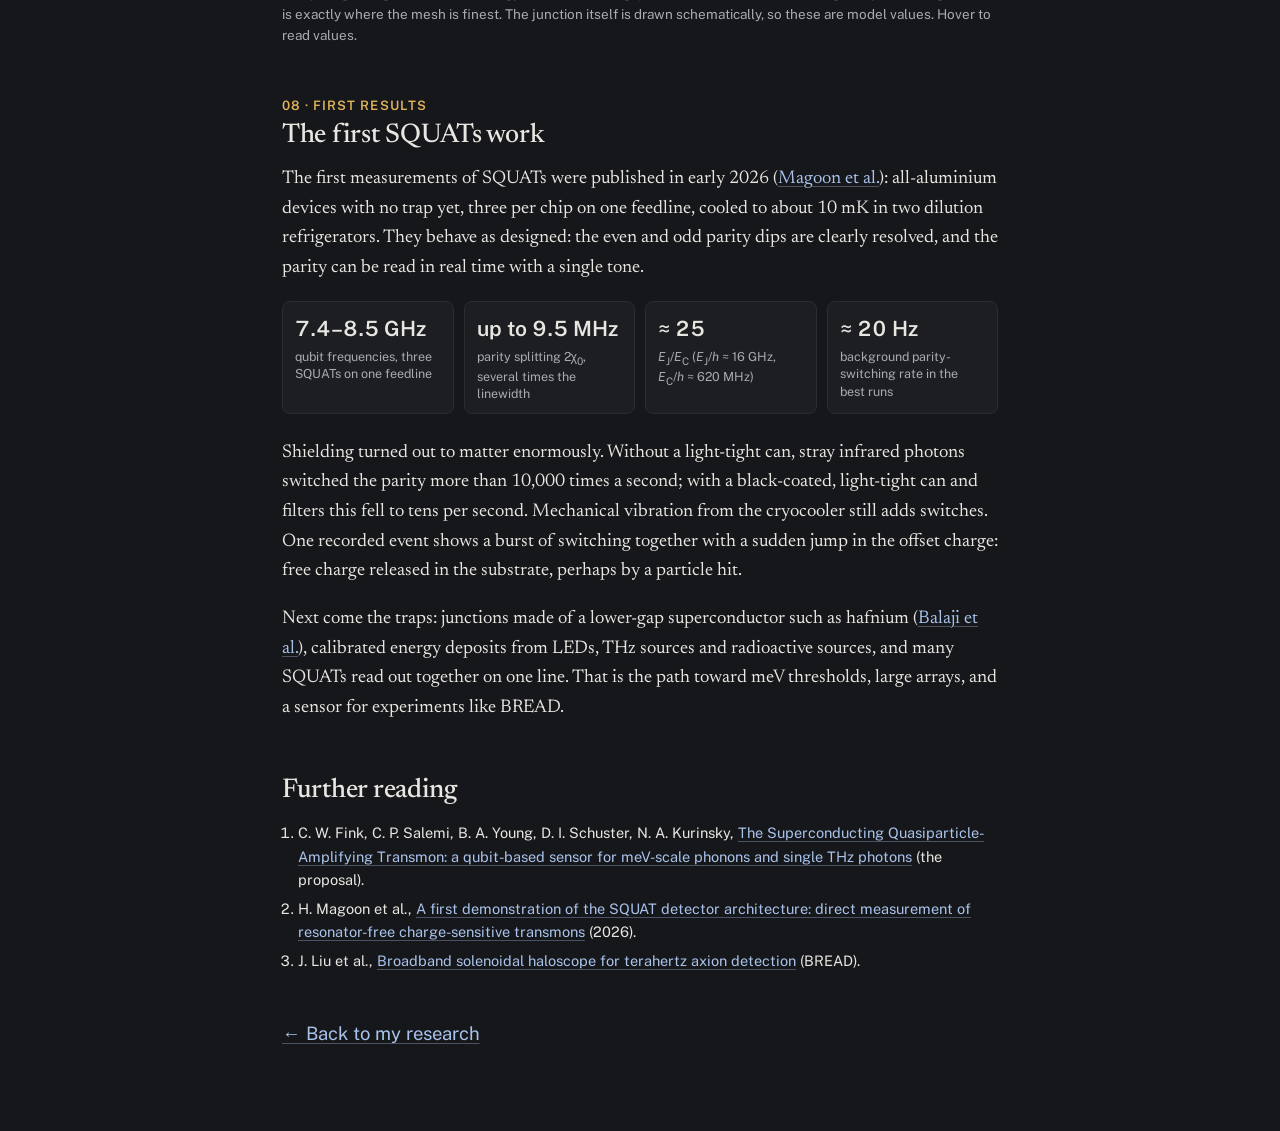
==== commit b64adc88: "SQUATs: figure on the explainer page, galaxy, shorter hover texts - Home page: the switches-per-burs" ====
--- a/squats.html
+++ b/squats.html
@@ -9,9 +9,10 @@
   <link rel="preconnect" href="https://fonts.googleapis.com">
   <link rel="preconnect" href="https://fonts.gstatic.com" crossorigin>
   <link href="https://fonts.googleapis.com/css2?family=Newsreader:ital,opsz,wght@0,6..72,400;0,6..72,500;0,6..72,600;1,6..72,400&family=Public+Sans:wght@400;500;600&display=swap" rel="stylesheet">
-  <link rel="stylesheet" href="assets/style.css?v=20261127a">
+  <link rel="stylesheet" href="assets/style.css?v=20261127b">
   <script src="assets/site.js?v=20261123a"></script>
-  <script src="assets/squats.js?v=20261127d" defer></script>
+  <script src="assets/squats.js?v=20261127e" defer></script>
+  <script src="assets/squat.js?v=20261127e" defer></script>
   <style>
     .page { max-width: 760px; margin: 0 auto; padding: 28px 22px 64px; }
     .topbar { display: flex; justify-content: space-between; align-items: center; font-family: var(--sans); font-size: 14px; margin-bottom: 44px; }
@@ -39,6 +40,9 @@
     .ctl button:hover { opacity: .85; }
     .ctl .readout { margin-left: auto; color: var(--ink); font-variant-numeric: tabular-nums; }
     .two { display: grid; grid-template-columns: 1fr 1fr; gap: 14px; }
+    .galrow { display: grid; grid-template-columns: 210px minmax(0, 1fr); gap: 14px; align-items: center; }
+    .galaxy { width: 210px !important; height: 210px; border-radius: 50%; background: radial-gradient(circle, #0c1224 0%, #070a14 70%); }
+    @media (max-width: 640px) { .galrow { grid-template-columns: 1fr; justify-items: center; } }
     @media (max-width: 640px) { h1 { font-size: 36px; } .two { grid-template-columns: 1fr; } .ctl .readout { margin-left: 0; } }
     .svgtext { font-family: var(--sans); font-size: 11px; fill: var(--ink-faint); }
     .svgtext.ink { fill: var(--ink-soft); }
@@ -67,10 +71,11 @@
   <p>Stars far out in a spiral galaxy should orbit slowly, the way Neptune orbits the Sun more slowly than Mercury: almost all the visible mass sits near the centre, so beyond it <var>v</var>&nbsp;∝&nbsp;1/√<var>r</var>. In the 1970s Vera Rubin and Kent Ford measured how fast stars in Andromeda orbit, and found the curve stays flat far out. Something we can't see keeps pulling.</p>
   <figure class="ix" id="rotFig">
     <div class="box">
-      <svg viewBox="0 0 640 300" role="img" aria-label="Rotation curve of a spiral galaxy: orbital speed against radius, data staying flat while the stars-only model falls off"></svg>
+      <div class="galrow"><canvas class="galaxy" aria-label="A spiral galaxy whose dark-matter halo follows the slider"></canvas>
+      <svg viewBox="0 0 640 300" role="img" aria-label="Rotation curve of a spiral galaxy: orbital speed against radius, data staying flat while the stars-only model falls off"></svg></div>
       <div class="ctl"><label>Dark-matter halo <input type="range" min="0" max="100" value="0" step="1" aria-label="Dark-matter halo mass"></label><output>none</output><span class="readout"></span></div>
     </div>
-    <figcaption>Orbital speed against distance from the centre of a spiral galaxy (stylised, Andromeda-like). The stars and gas alone (dashed) cannot hold the outer stars on such fast orbits. Add a halo of unseen mass until the model goes through the data.</figcaption>
+    <figcaption>Orbital speed against distance from the centre of a spiral galaxy (stylised, Andromeda-like). The stars and gas alone (dashed) cannot hold the outer stars on such fast orbits. Add a halo of unseen mass until the model goes through the data. The galaxy on the left (a cartoon) shows the same thing: with too little mass its outer stars, moving as fast as we observe them to, fly off; with the halo, they stay on their orbits.</figcaption>
   </figure>
   <p>Gravitational lensing, colliding galaxy clusters and the cosmic microwave background all tell the same story: ordinary matter is only about 5&nbsp;% of the universe's energy budget, dark matter about 27&nbsp;%. What it is made of is still open. One well-motivated candidate is the <em>axion</em>, a very light particle that would also solve a puzzle in the strong interaction (why the neutron has no measurable electric dipole moment). In a strong magnetic field an axion can turn into a photon. For axions in a large, still unexplored mass range that photon is in the terahertz band, at energies of a few meV. The <a href="https://arxiv.org/abs/2111.12103">BREAD</a> experiment uses a large reflector inside a magnet to collect such photons and focus them onto a sensor. The sensor has to see single photons of a few meV, with almost no false counts.</p>
 
@@ -82,7 +87,7 @@
   <p>For quantum computing, quasiparticles are a nuisance (“quasiparticle poisoning”): they disturb the qubit. In a SQUAT they are the signal. The idea of the full design: around the junction, use a superconductor with a smaller gap. A quasiparticle that wanders in relaxes to that lower gap and can't climb back out. It stays trapped right at the junction and crosses it again and again, and each crossing is a separate count. Better still, falling into the lower gap releases energy: if the island's gap is more than about three times the trap's, that is enough to break another Cooper pair in the trap. One quasiparticle becomes several (about seven for a gap ratio of ten), and every one of them tunnels. That is the <em>amplifying</em> in the name.</p>
   <figure class="ix" id="qpFig">
     <div class="box"><svg viewBox="0 0 640 250" role="img" aria-label="Energy diagram across a SQUAT: island gap, lower-gap trap, junction barrier, with quasiparticles relaxing into the trap and tunnelling back and forth"></svg></div>
-    <figcaption>Energy against position across the device, in the trapping design proposed for SQUATs. A deposit breaks a pair high above the gap; the quasiparticles cascade down to the gap edge in about a nanosecond and diffuse. Each one that drops into the lower-gap trap gives up enough energy to break a pair there (blue), so one quasiparticle becomes three, and they all shuttle across the junction many times. The first SQUATs are all aluminium, with almost no trap yet.</figcaption>
+    <figcaption>Energy against position across the device, in the trapping design proposed for SQUATs. All the Cooper pairs sit at the same energy, the common Fermi level; above it, quasiparticle states start Δ higher in the island and only Δ<sub>trap</sub> higher in the trap, so breaking a pair costs 2Δ (Δ for each of its two quasiparticles). A deposit breaks a pair high above the gap; the quasiparticles cascade down to the gap edge in about a nanosecond and diffuse. Each one that drops into the lower-gap trap gives up enough energy to break a pair there (blue), so one quasiparticle becomes three, and they all shuttle across the junction many times. The first SQUATs are all aluminium, with almost no trap yet.</figcaption>
   </figure>
 
   <h2><span class="n">04 · THE TRANSMON</span>A qubit that knows the parity of its electrons</h2>
@@ -107,7 +112,31 @@
     <figcaption>Transmission past a SQUAT for even (gold) and odd (blue) charge parity, with a splitting 2<var>χ</var><sub>0</sub> of 9.5&nbsp;MHz and a linewidth of a few MHz, as in the first devices. The two dips move apart and together as the offset charge changes, and merge at <var>n</var><sub>g</sub>&nbsp;=&nbsp;0.25. A readout tone between them (dashed) sees a different phase for each parity, so every quasiparticle tunnelling shows up as a jump.</figcaption>
   </figure>
 
-  <h2><span class="n">06 · DESIGN</span>Simulating the electric fields</h2>
+  <h2><span class="n">06 · A DETECTION</span>Watch a SQUAT detect</h2>
+  <p>Here is all of it together. The drawing is a chip like the ones we make: three SQUATs on one feedline, each with its own charge line. Zoomed in on one SQUAT, you can watch a deposit break pairs, the quasiparticles find the junction and multiply there, and the parity switch back and forth.</p>
+  <figure class="squat" id="squatFig">
+    <div class="sq-stage">
+      <svg viewBox="-235 -255 470 470" role="group" aria-label="Interactive drawing of a SQUAT chip: three pizza-shaped SQUATs on one feedline, which zooms into a single SQUAT with its charge line, two superconducting islands and a modified-Dolan Josephson junction"></svg>
+      <div class="sq-zoom" role="group" aria-label="Zoom"><button type="button" data-view="chip">Chip</button><button type="button" data-view="squat" class="on">SQUAT</button></div>
+      <p class="sq-hint" hidden>Click a SQUAT to zoom in</p>
+    </div>
+    <div class="sq-panel sq-tracebox">
+      <div class="sq-traces">
+        <div class="sq-head">Charge parity, live</div>
+        <div class="sq-trace"><canvas aria-hidden="true"></canvas></div>
+        <div class="sq-head">Switching rate</div>
+        <div class="sq-rate"><canvas aria-hidden="true"></canvas></div>
+      </div>
+      <div>
+        <div class="sq-head">Switches per burst</div>
+        <div class="sq-key"><i style="background:var(--gold)"></i>phonon hit<i style="background:var(--accent)"></i>THz photon</div>
+        <div class="sq-scatter"><canvas aria-hidden="true"></canvas></div>
+      </div>
+    </div>
+    <figcaption>A SQUAT chip like the ones we make (illustrative, not a simulation). Point at any part to see what it does, or zoom out to the chip. A particle hit or a THz photon breaks pairs in the islands; the quasiparticles that reach the junction drop into its low-gap leads, where each breaks more pairs, and they all tunnel back and forth. Every tunnel flips the parity. On the right, every burst so far: the number of switches grows in proportion to the energy that reached the islands, which is how a SQUAT measures energy.</figcaption>
+  </figure>
+
+  <h2><span class="n">07 · DESIGN</span>Simulating the electric fields</h2>
   <p>Most of a SQUAT's properties come down to capacitances: how strongly each island couples to the other, to the ground plane, to the feedline (which sets how fast the qubit radiates into it) and to the charge line. We compute them with finite-element solvers. The software breaks the chip into hundreds of thousands of small tetrahedra, finest near the metal edges where the fields change fastest, and solves Maxwell's equations on that mesh.</p>
   <figure class="ix" id="simFig">
     <div class="box">
@@ -117,7 +146,7 @@
     <figcaption id="simCap">The finite-element mesh in the plane of the metal and the electric-field energy density with one island held at 1&nbsp;V (colour, logarithmic). The energy crowds into the gaps between the islands and along every metal edge. Hover to read values.</figcaption>
   </figure>
 
-  <h2><span class="n">07 · FIRST RESULTS</span>The first SQUATs work</h2>
+  <h2><span class="n">08 · FIRST RESULTS</span>The first SQUATs work</h2>
   <p>The first measurements of SQUATs were published in early 2026 (<a href="https://arxiv.org/abs/2601.16261">Magoon et al.</a>): all-aluminium devices with no trap yet, three per chip on one feedline, cooled to about 10&nbsp;mK in two dilution refrigerators. They behave as designed: the even and odd parity dips are clearly resolved, and the parity can be read in real time with a single tone.</p>
   <div class="facts">
     <div><b>7.4–8.5 GHz</b><span>qubit frequencies, three SQUATs on one feedline</span></div>
--- a/assets/style.css
+++ b/assets/style.css
@@ -179,6 +179,7 @@
 .sq-head { font-size: 12.5px; font-weight: 600; color: var(--ink); margin-bottom: 4px; }
 .sq-tracebox { margin: 12px 0 0; display: grid; grid-template-columns: minmax(0, 1fr) 230px; gap: 4px 16px; }
 .sq-tracebox .sq-traces { min-width: 0; }
+.sq-tracebox.solo { grid-template-columns: 1fr; }
 .sq-trace { height: 78px; }
 .sq-rate { height: 58px; }
 .sq-scatter { height: 150px; }
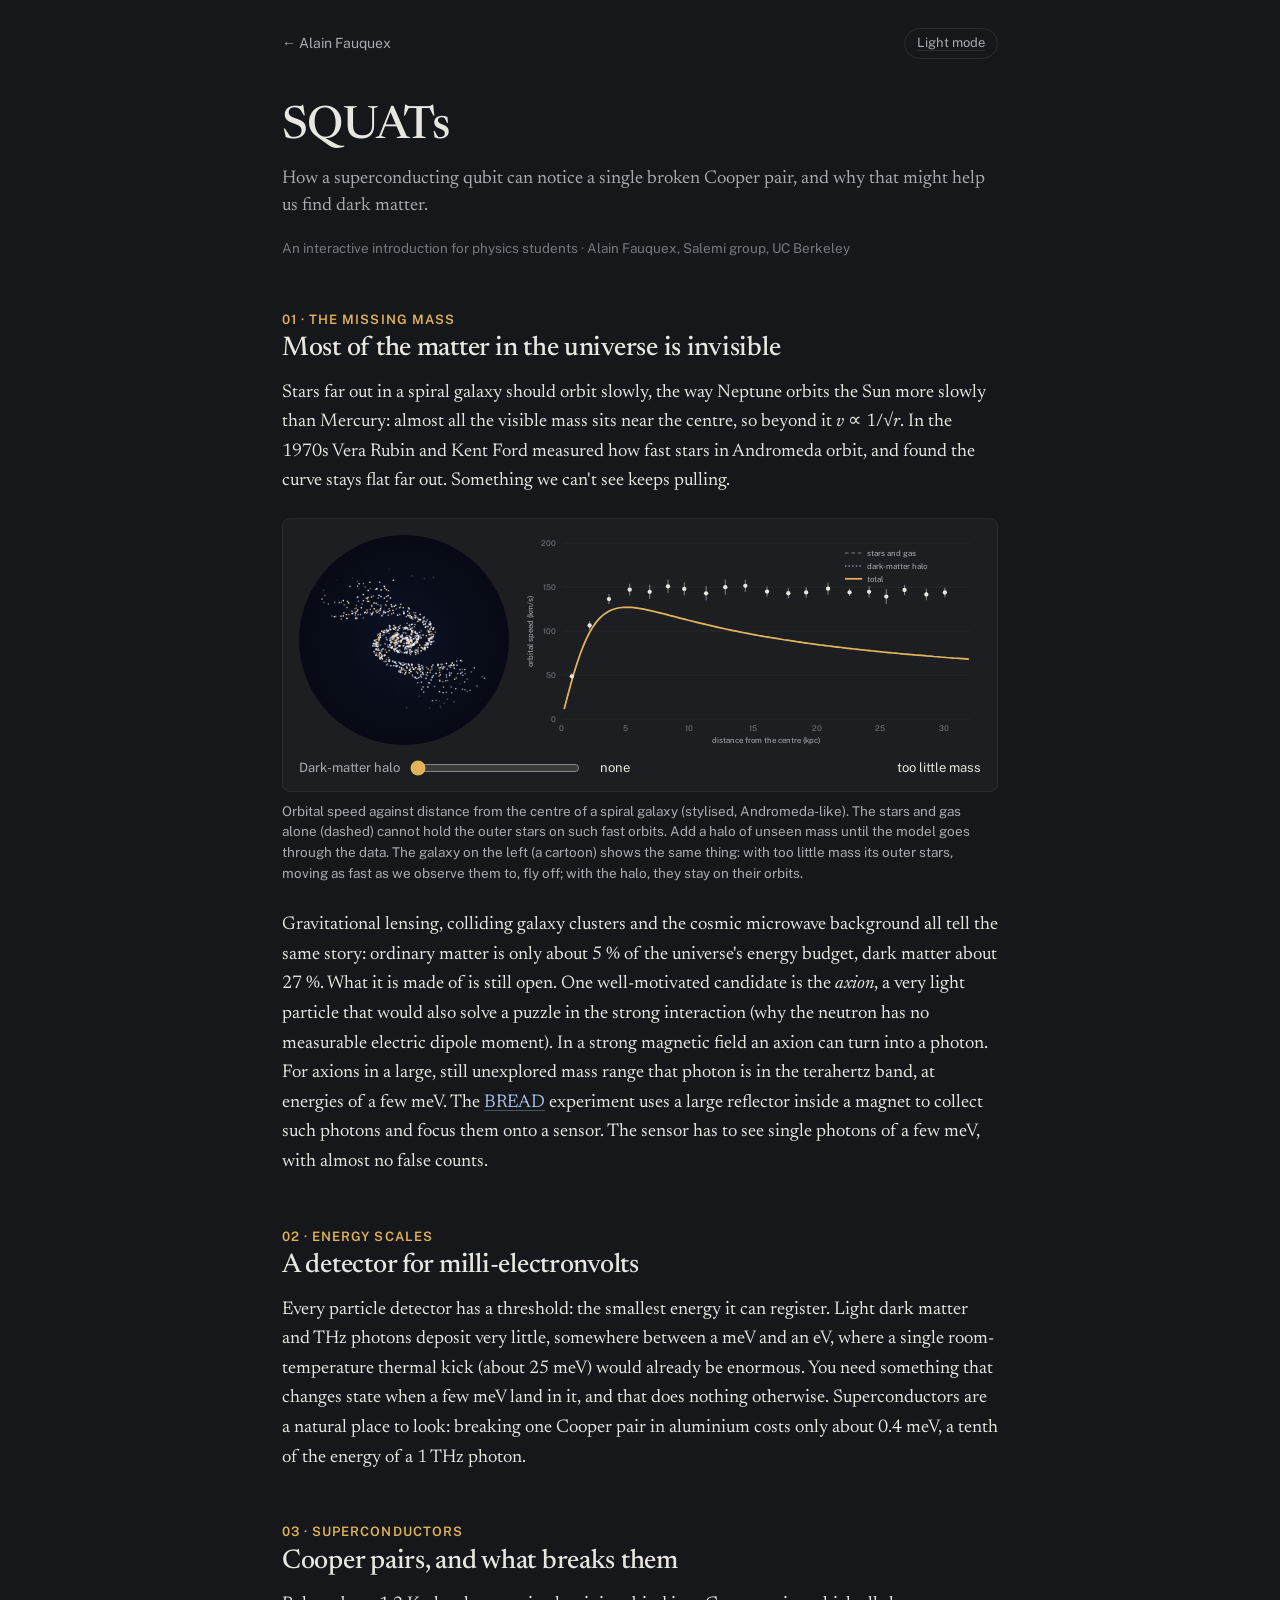
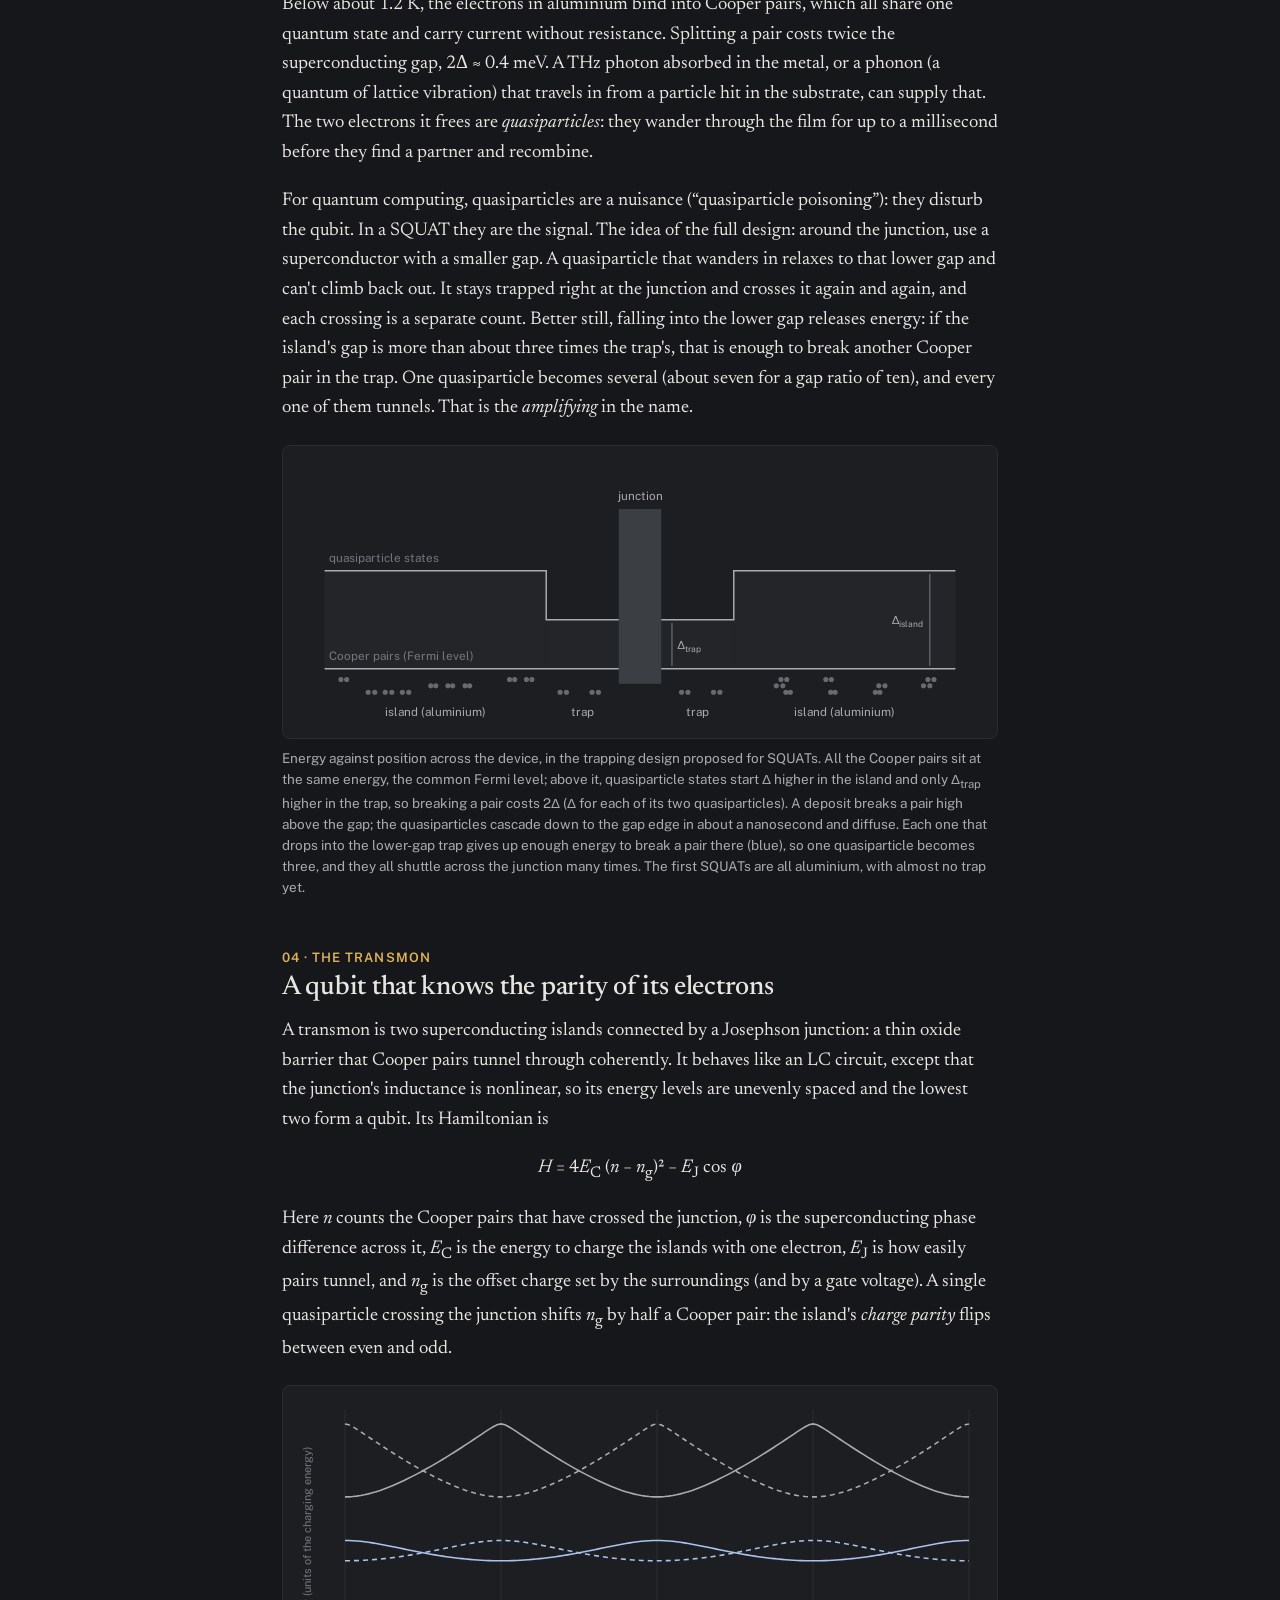
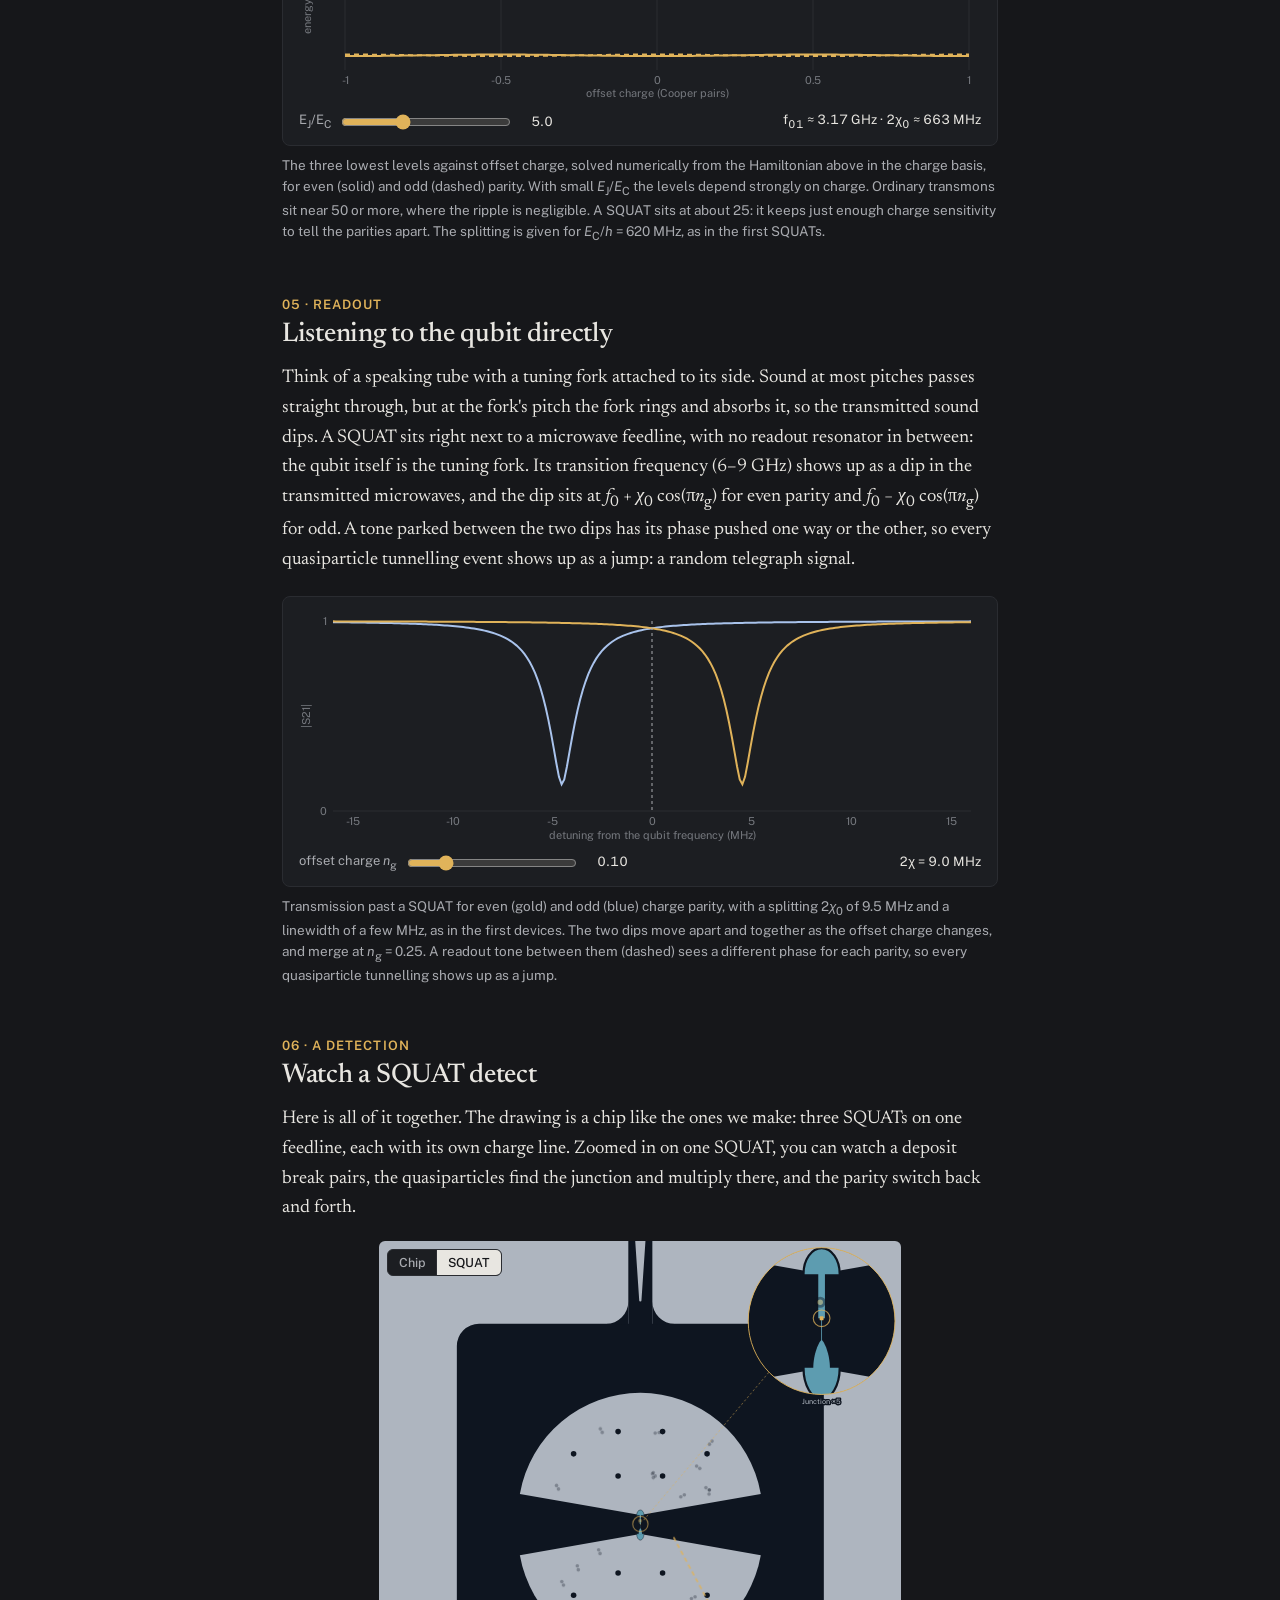
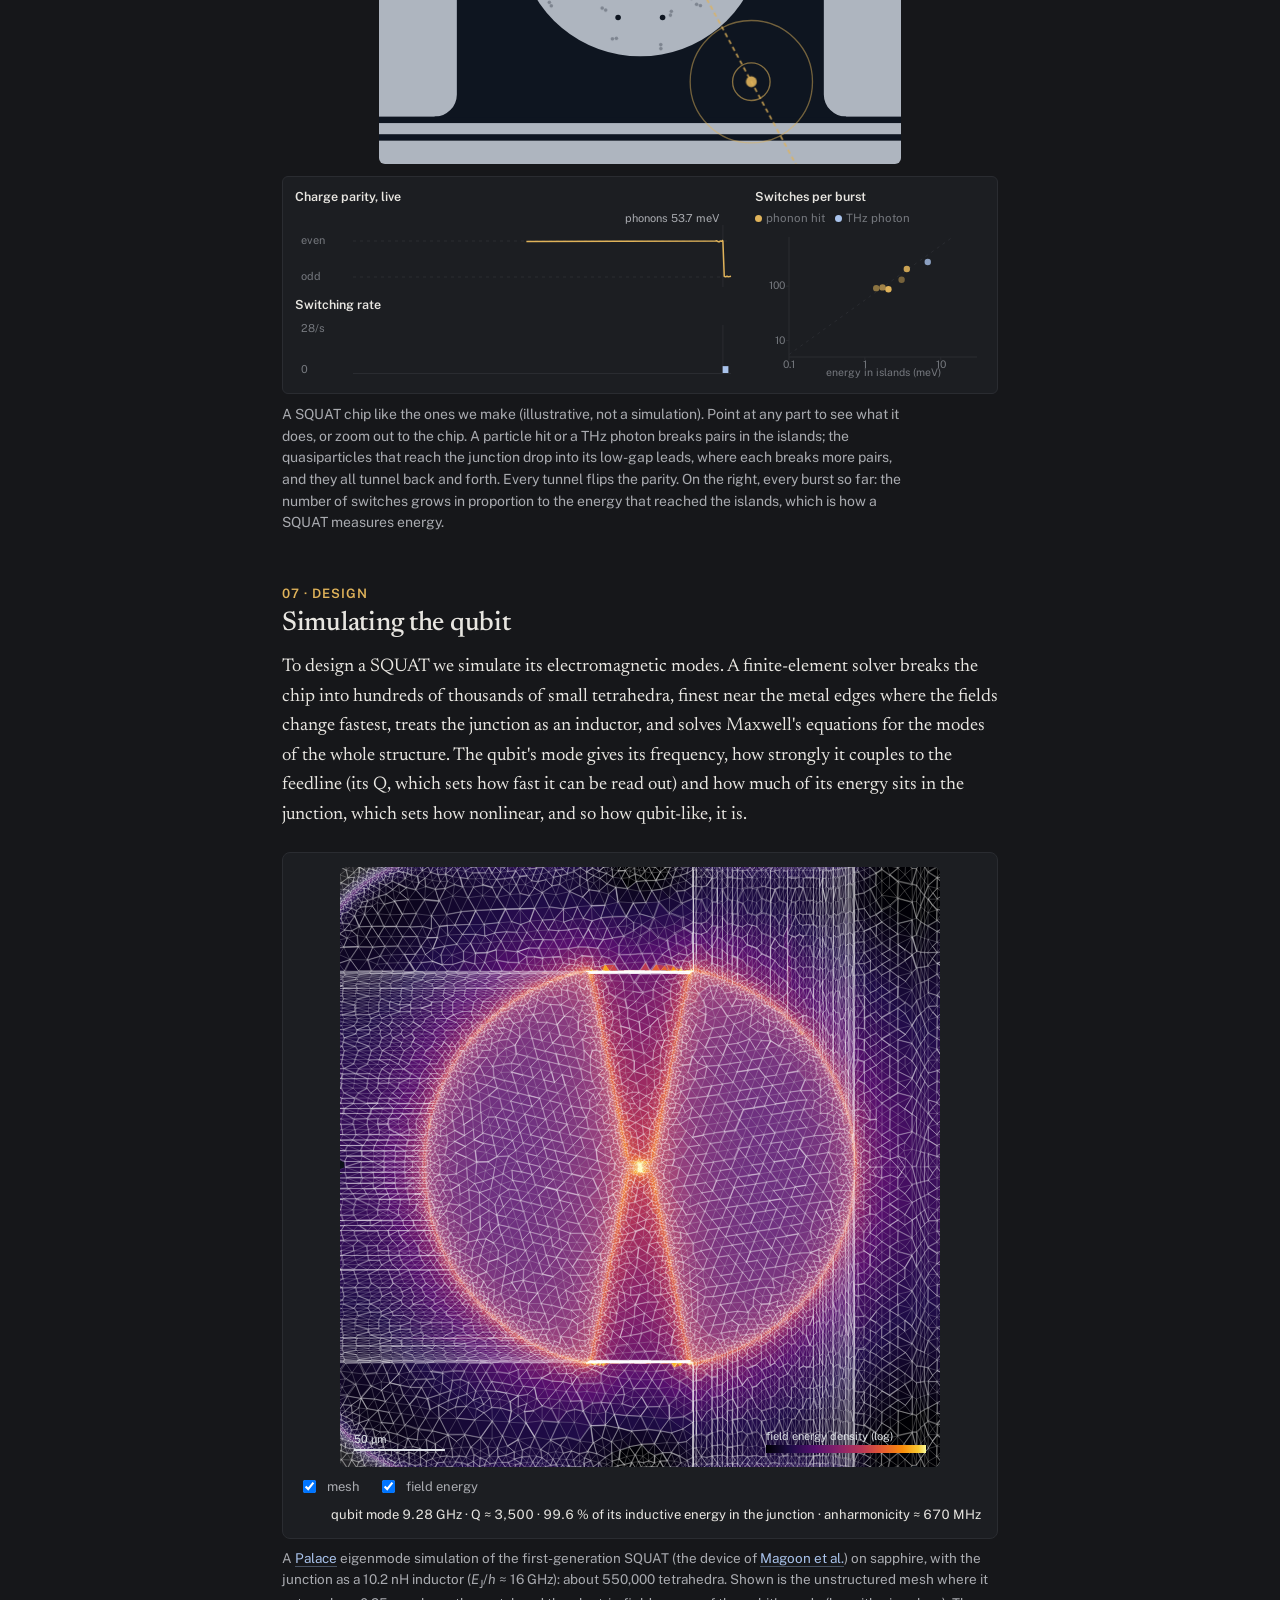
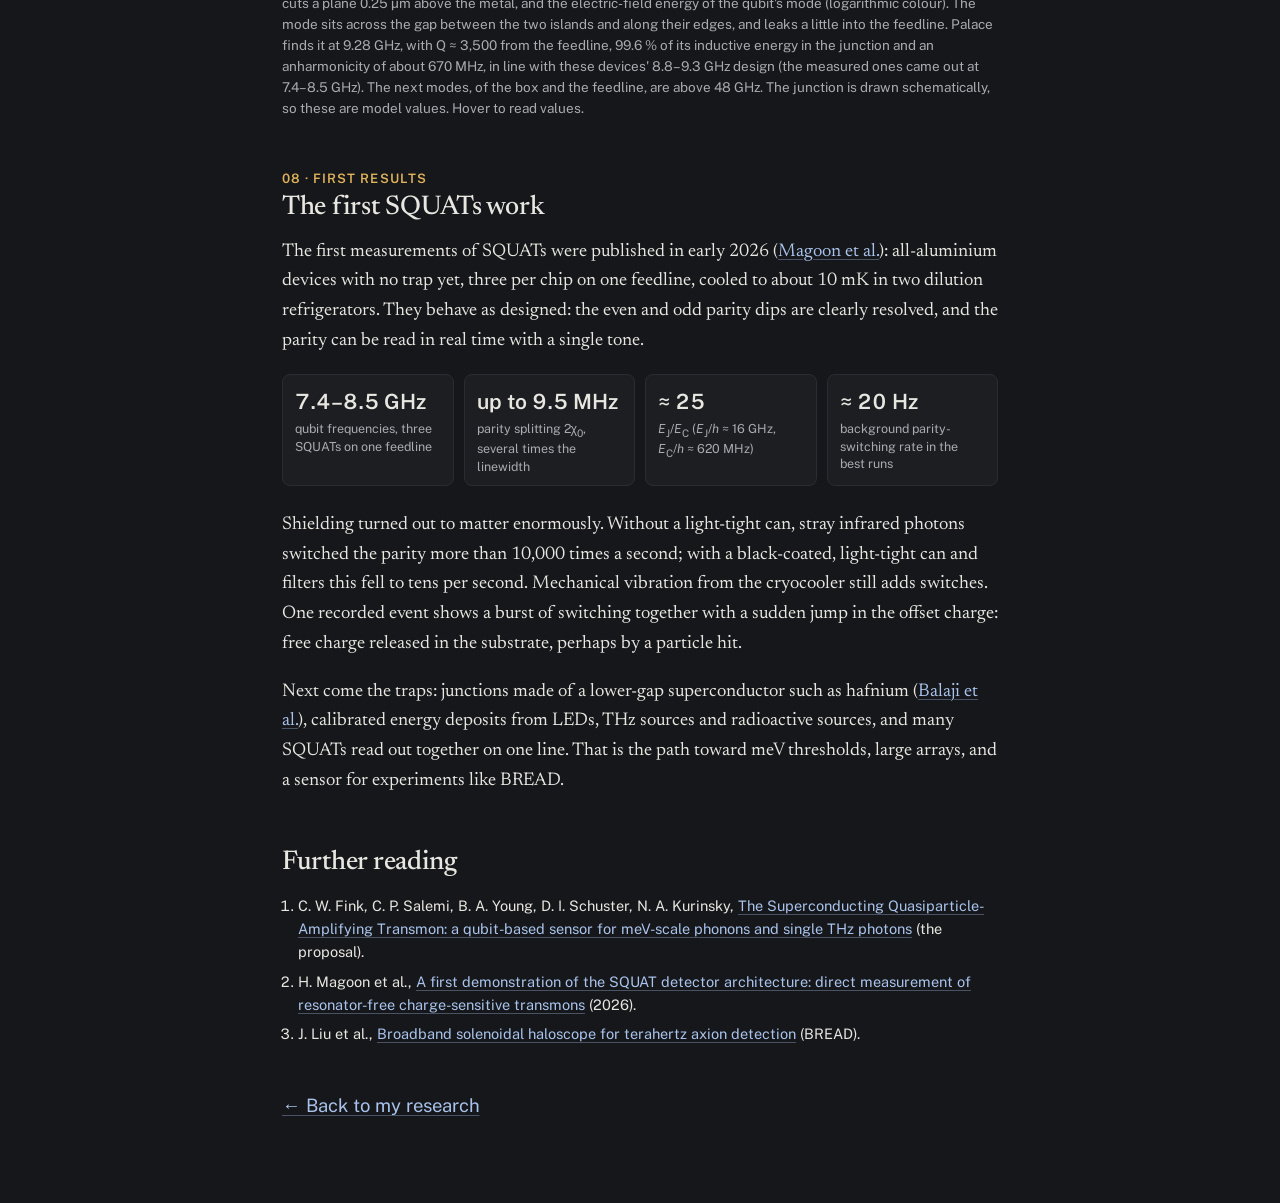
==== commit c846b912: "SQUAT page: Palace eigenmode of the qubit on the real mesh Section 07 now shows a Palace eigenmode s" ====
--- a/squats.html
+++ b/squats.html
@@ -11,7 +11,7 @@
   <link href="https://fonts.googleapis.com/css2?family=Newsreader:ital,opsz,wght@0,6..72,400;0,6..72,500;0,6..72,600;1,6..72,400&family=Public+Sans:wght@400;500;600&display=swap" rel="stylesheet">
   <link rel="stylesheet" href="assets/style.css?v=20261127b">
   <script src="assets/site.js?v=20261123a"></script>
-  <script src="assets/squats.js?v=20261127e" defer></script>
+  <script src="assets/squats.js?v=20261127f" defer></script>
   <script src="assets/squat.js?v=20261127e" defer></script>
   <style>
     .page { max-width: 760px; margin: 0 auto; padding: 28px 22px 64px; }
@@ -136,11 +136,11 @@
     <figcaption>A SQUAT chip like the ones we make (illustrative, not a simulation). Point at any part to see what it does, or zoom out to the chip. A particle hit or a THz photon breaks pairs in the islands; the quasiparticles that reach the junction drop into its low-gap leads, where each breaks more pairs, and they all tunnel back and forth. Every tunnel flips the parity. On the right, every burst so far: the number of switches grows in proportion to the energy that reached the islands, which is how a SQUAT measures energy.</figcaption>
   </figure>
 
-  <h2><span class="n">07 · DESIGN</span>Simulating the electric fields</h2>
-  <p>Most of a SQUAT's properties come down to capacitances: how strongly each island couples to the other, to the ground plane, to the feedline (which sets how fast the qubit radiates into it) and to the charge line. We compute them with finite-element solvers. The software breaks the chip into hundreds of thousands of small tetrahedra, finest near the metal edges where the fields change fastest, and solves Maxwell's equations on that mesh.</p>
+  <h2><span class="n">07 · DESIGN</span>Simulating the qubit</h2>
+  <p>To design a SQUAT we simulate its electromagnetic modes. A finite-element solver breaks the chip into hundreds of thousands of small tetrahedra, finest near the metal edges where the fields change fastest, treats the junction as an inductor, and solves Maxwell's equations for the modes of the whole structure. The qubit's mode gives its frequency, how strongly it couples to the feedline (its Q, which sets how fast it can be read out) and how much of its energy sits in the junction, which sets how nonlinear, and so how qubit-like, it is.</p>
   <figure class="ix" id="simFig">
     <div class="box">
-      <div class="sim-wrap"><canvas style="aspect-ratio:1;max-width:600px;margin:0 auto" aria-label="Finite-element mesh and electric field energy density around a SQUAT"></canvas><div class="sim-tip"></div></div>
+      <div class="sim-wrap"><canvas style="aspect-ratio:1;max-width:600px;margin:0 auto" aria-label="Finite-element mesh and the electric field energy of the qubit mode of a SQUAT"></canvas><div class="sim-tip"></div></div>
       <div class="ctl"><label><input type="checkbox" checked> mesh</label><label><input type="checkbox" checked> field energy</label><span class="readout"></span></div>
     </div>
     <figcaption id="simCap">The finite-element mesh in the plane of the metal and the electric-field energy density with one island held at 1&nbsp;V (colour, logarithmic). The energy crowds into the gaps between the islands and along every metal edge. Hover to read values.</figcaption>
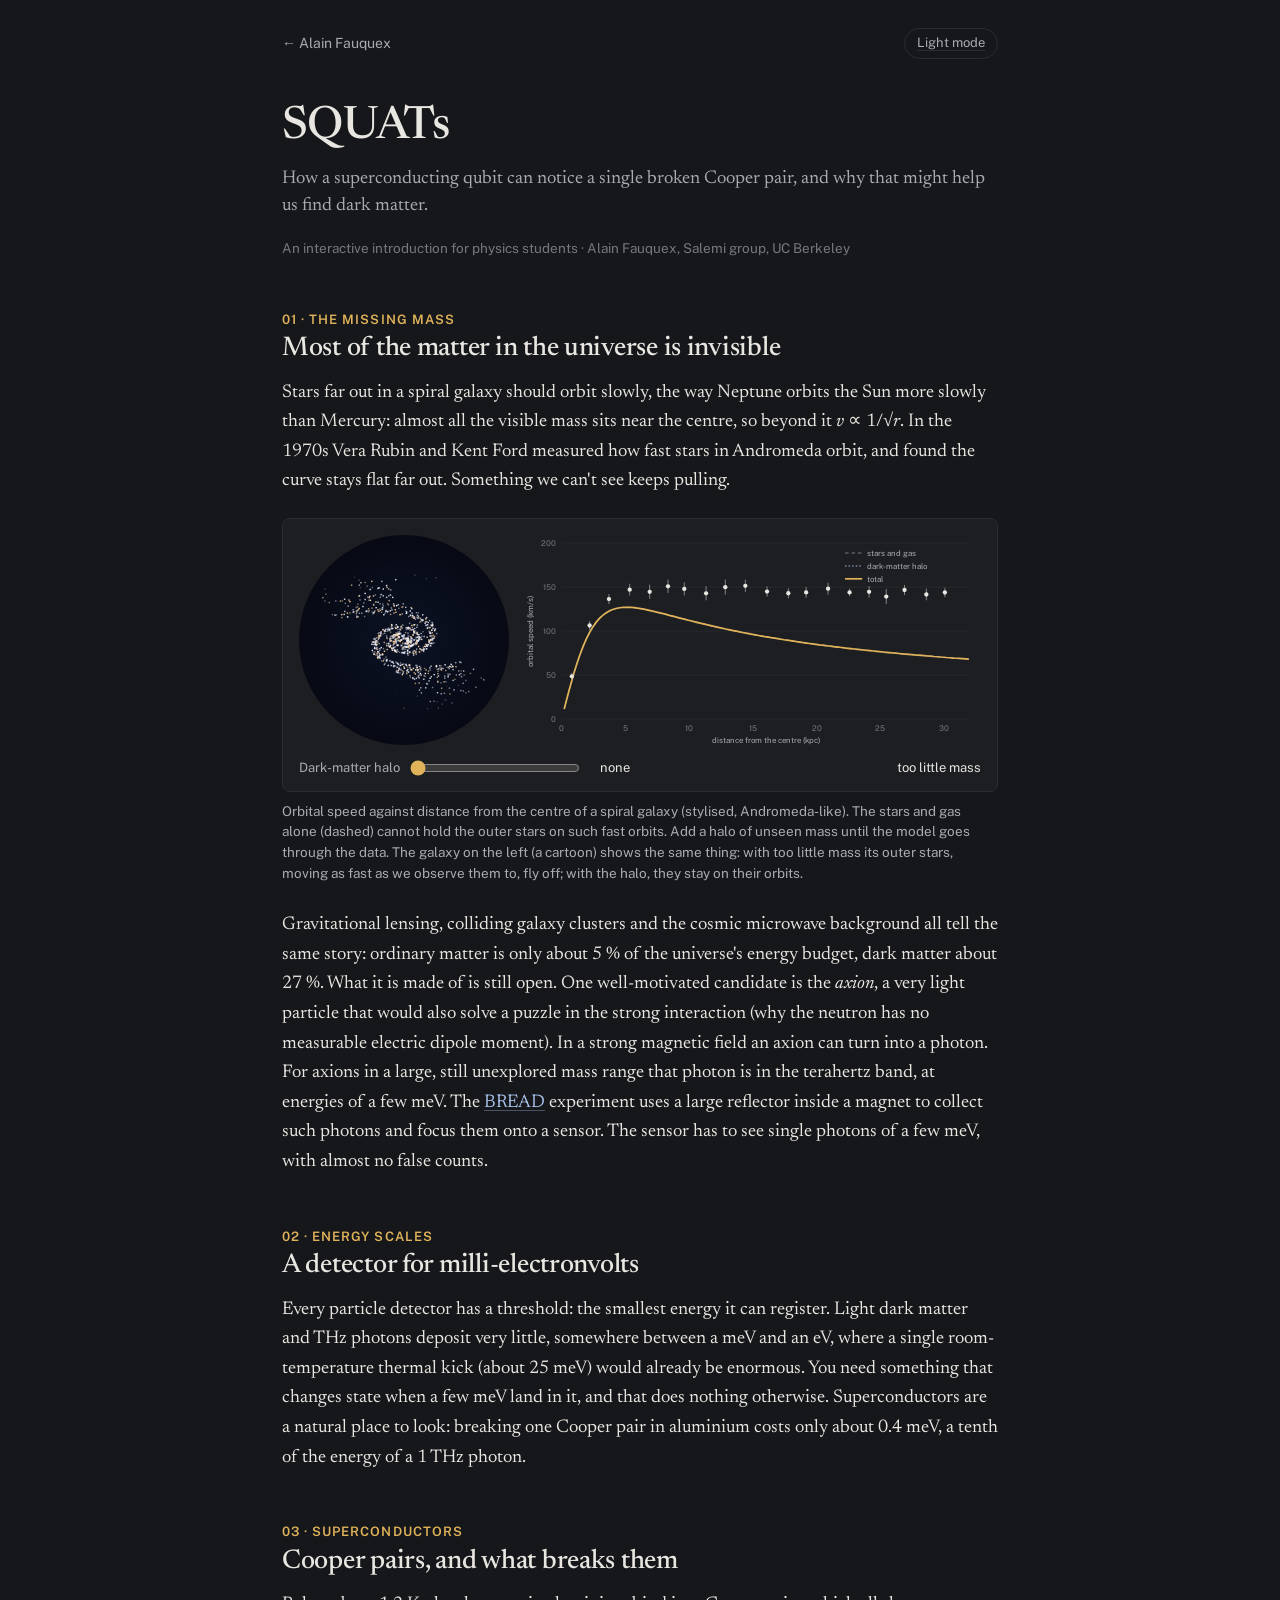
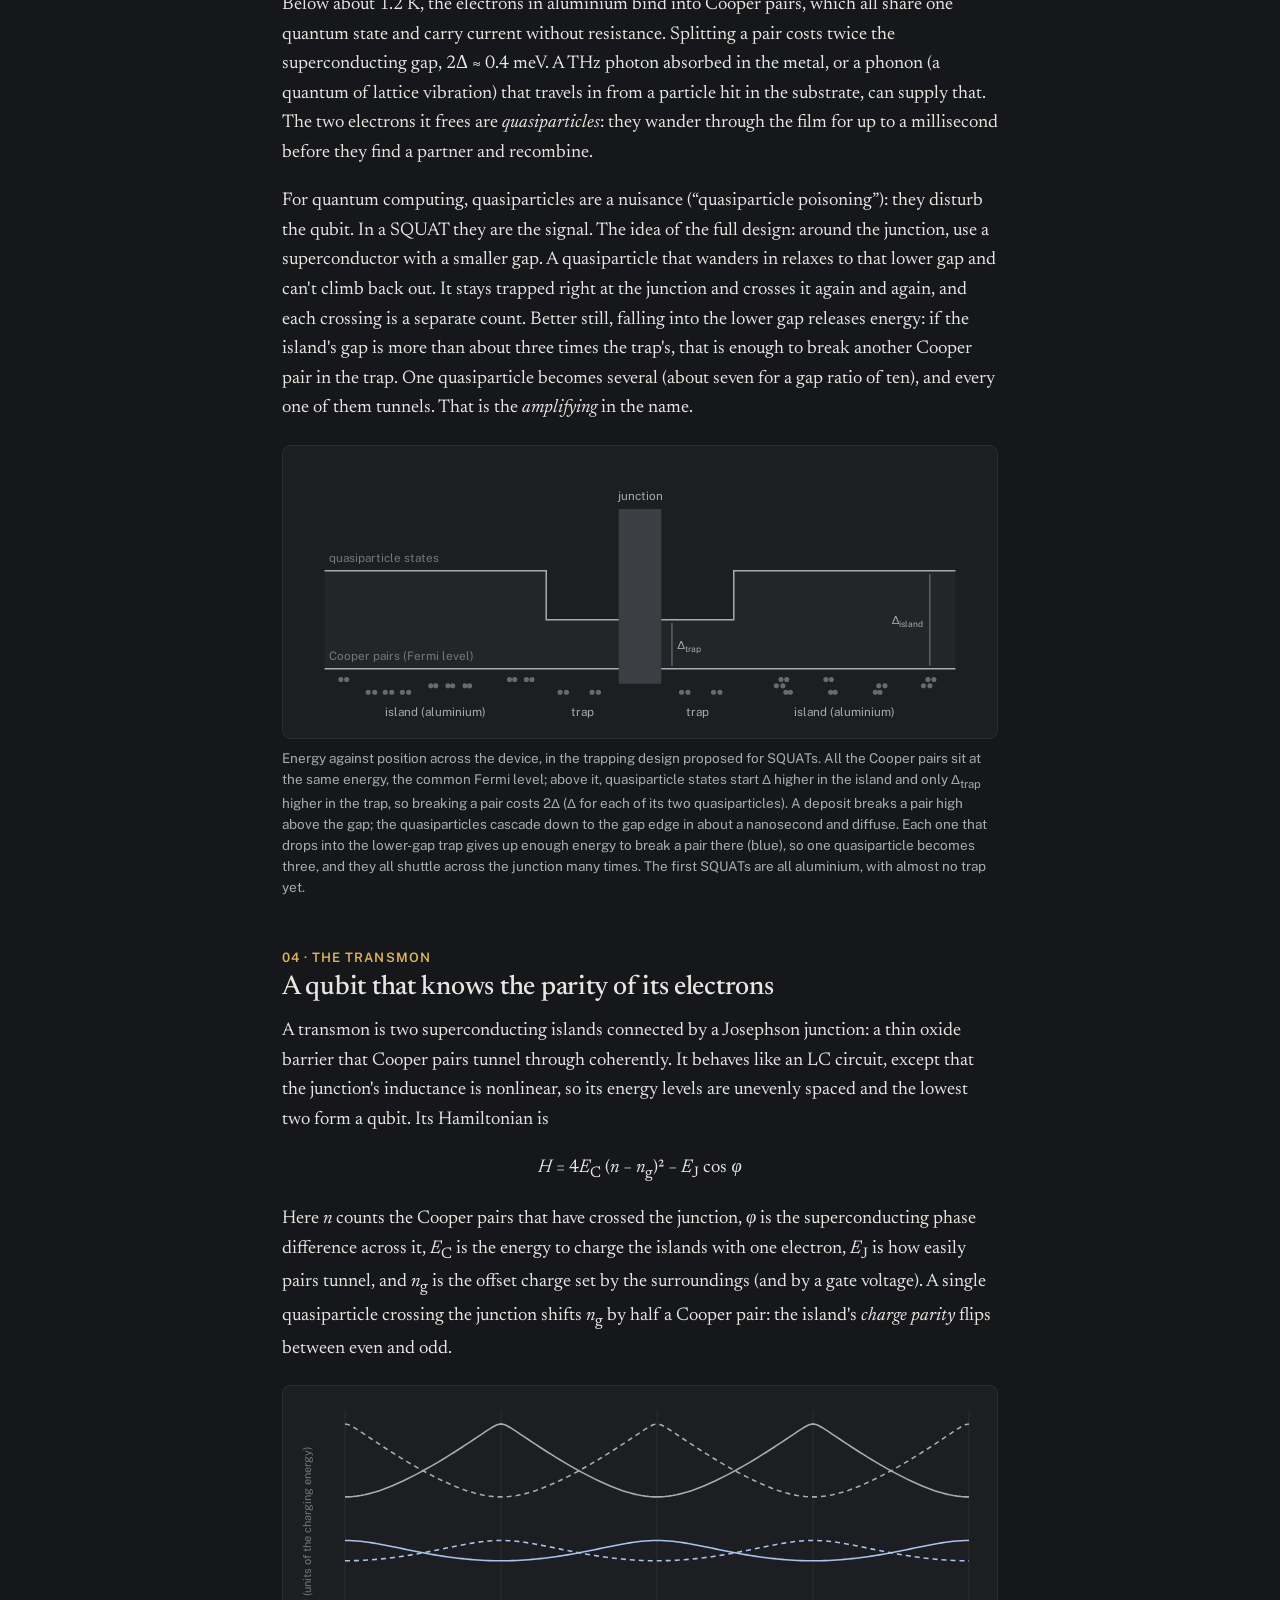
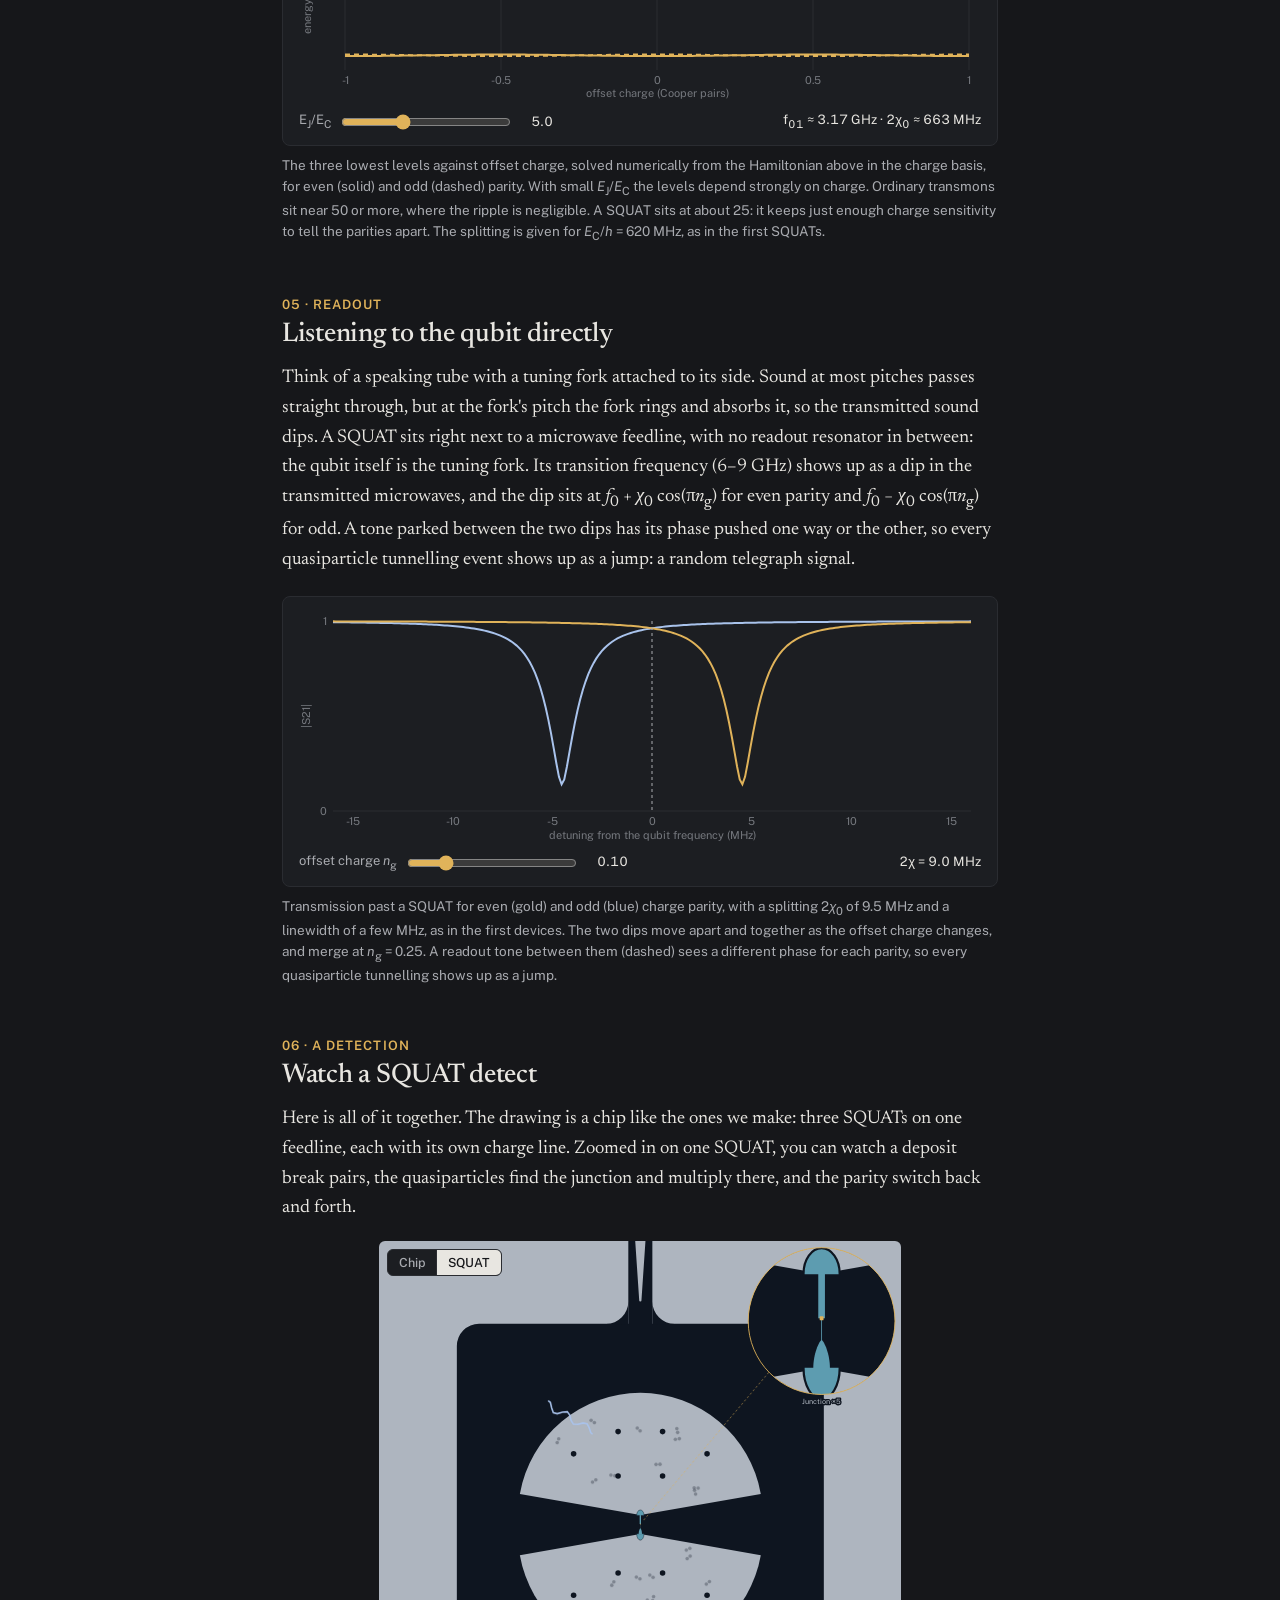
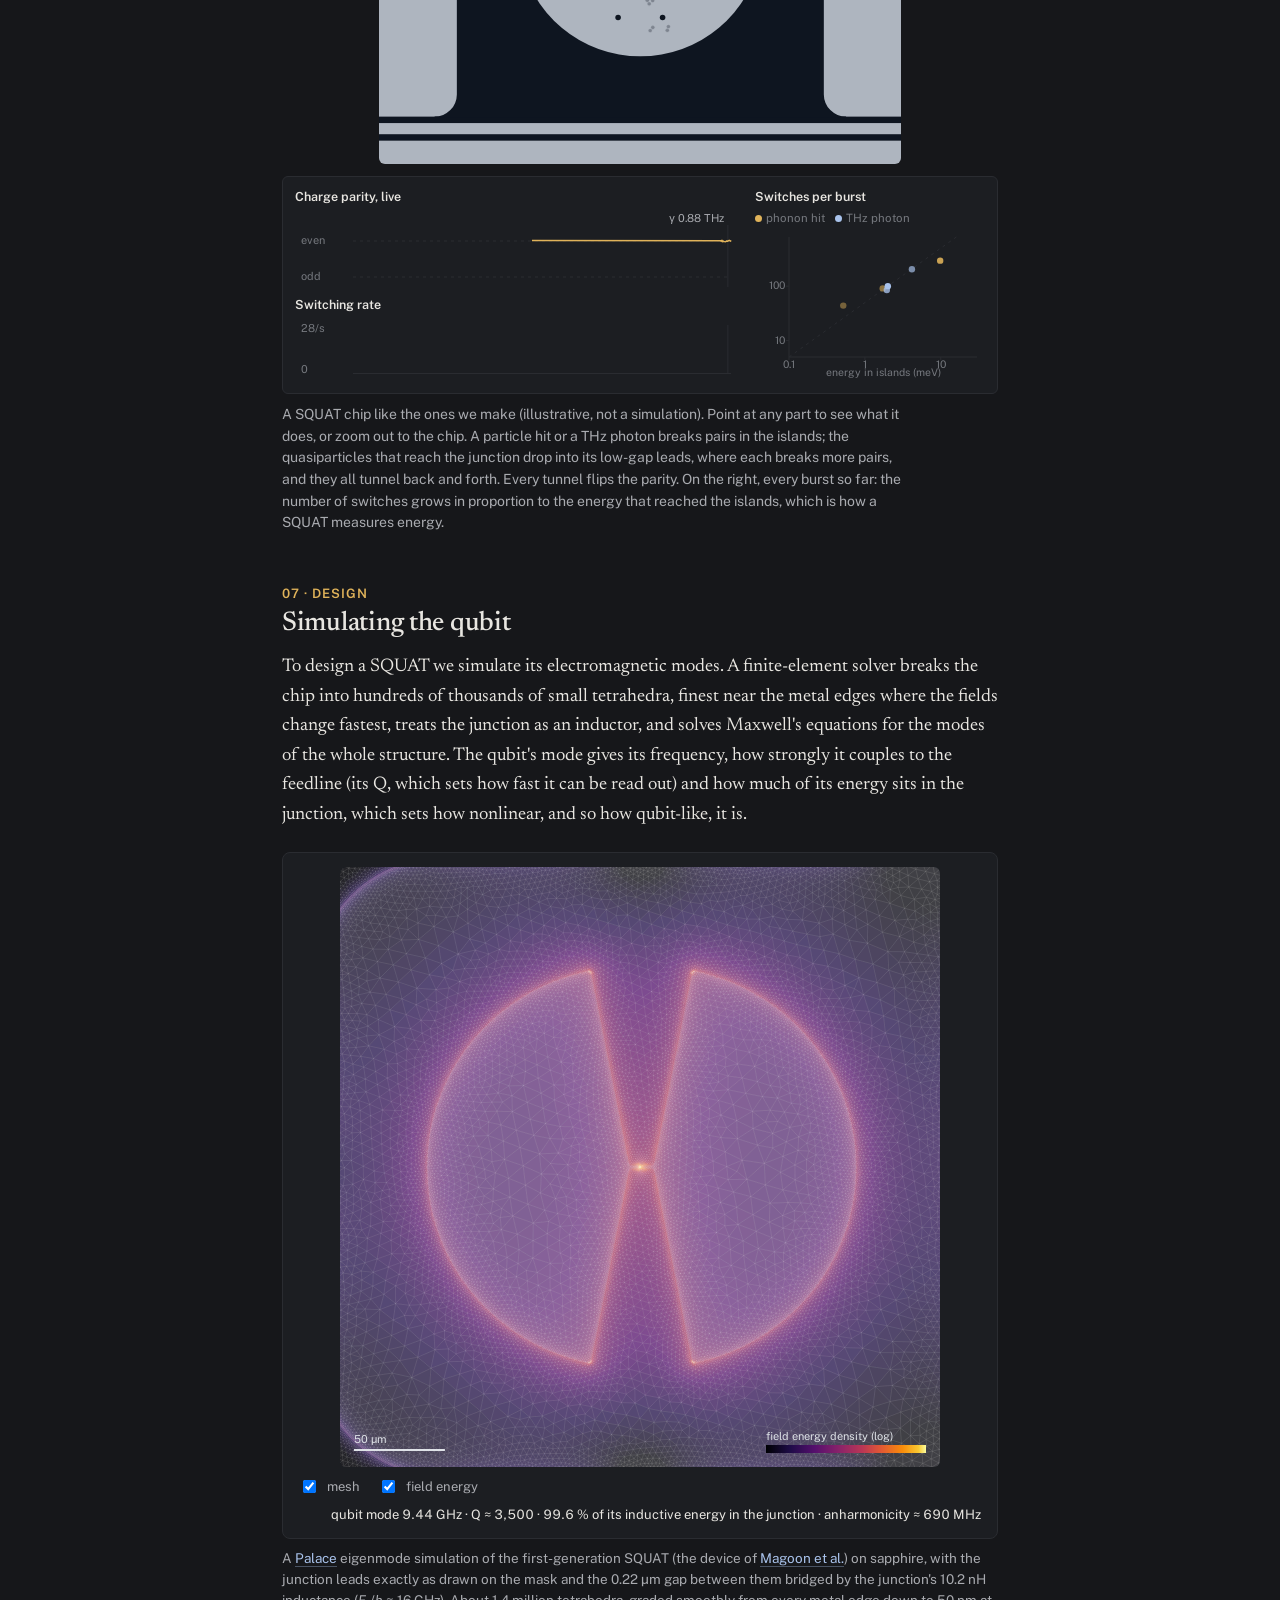
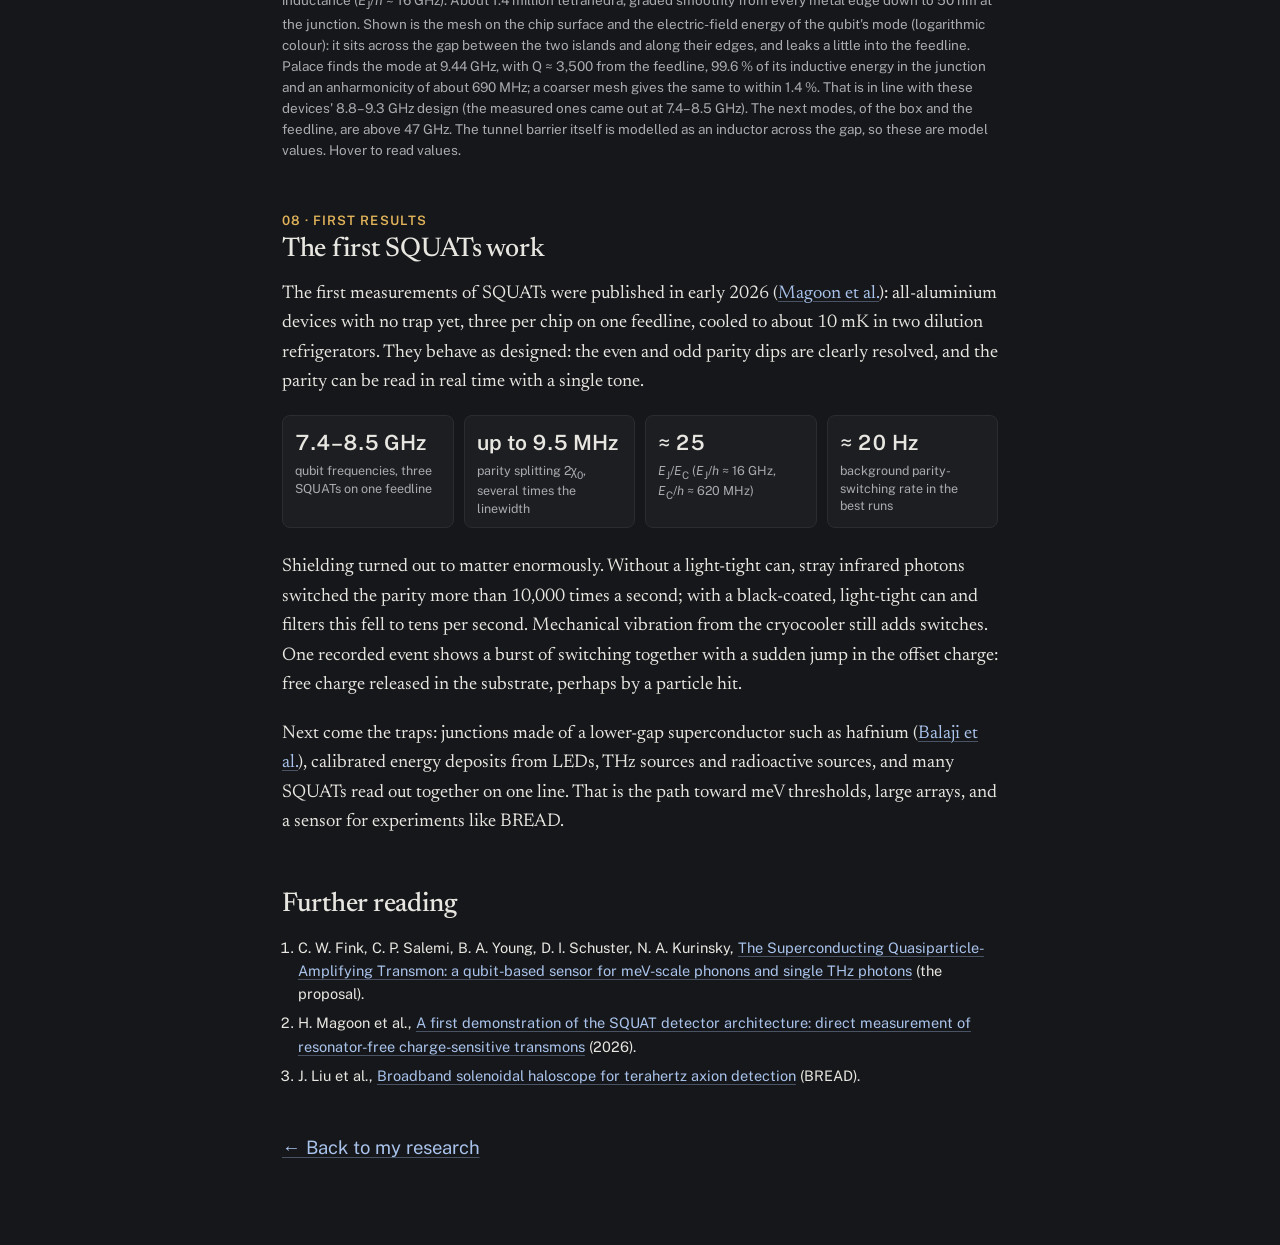
==== commit cf9ae306: "SQUAT page: real-junction eigenmode on a smooth, converged mesh Co-Authored-By: Claude Opus 5.5 <nor" ====
--- a/squats.html
+++ b/squats.html
@@ -11,7 +11,7 @@
   <link href="https://fonts.googleapis.com/css2?family=Newsreader:ital,opsz,wght@0,6..72,400;0,6..72,500;0,6..72,600;1,6..72,400&family=Public+Sans:wght@400;500;600&display=swap" rel="stylesheet">
   <link rel="stylesheet" href="assets/style.css?v=20261127b">
   <script src="assets/site.js?v=20261123a"></script>
-  <script src="assets/squats.js?v=20261127f" defer></script>
+  <script src="assets/squats.js?v=20261127h" defer></script>
   <script src="assets/squat.js?v=20261127e" defer></script>
   <style>
     .page { max-width: 760px; margin: 0 auto; padding: 28px 22px 64px; }
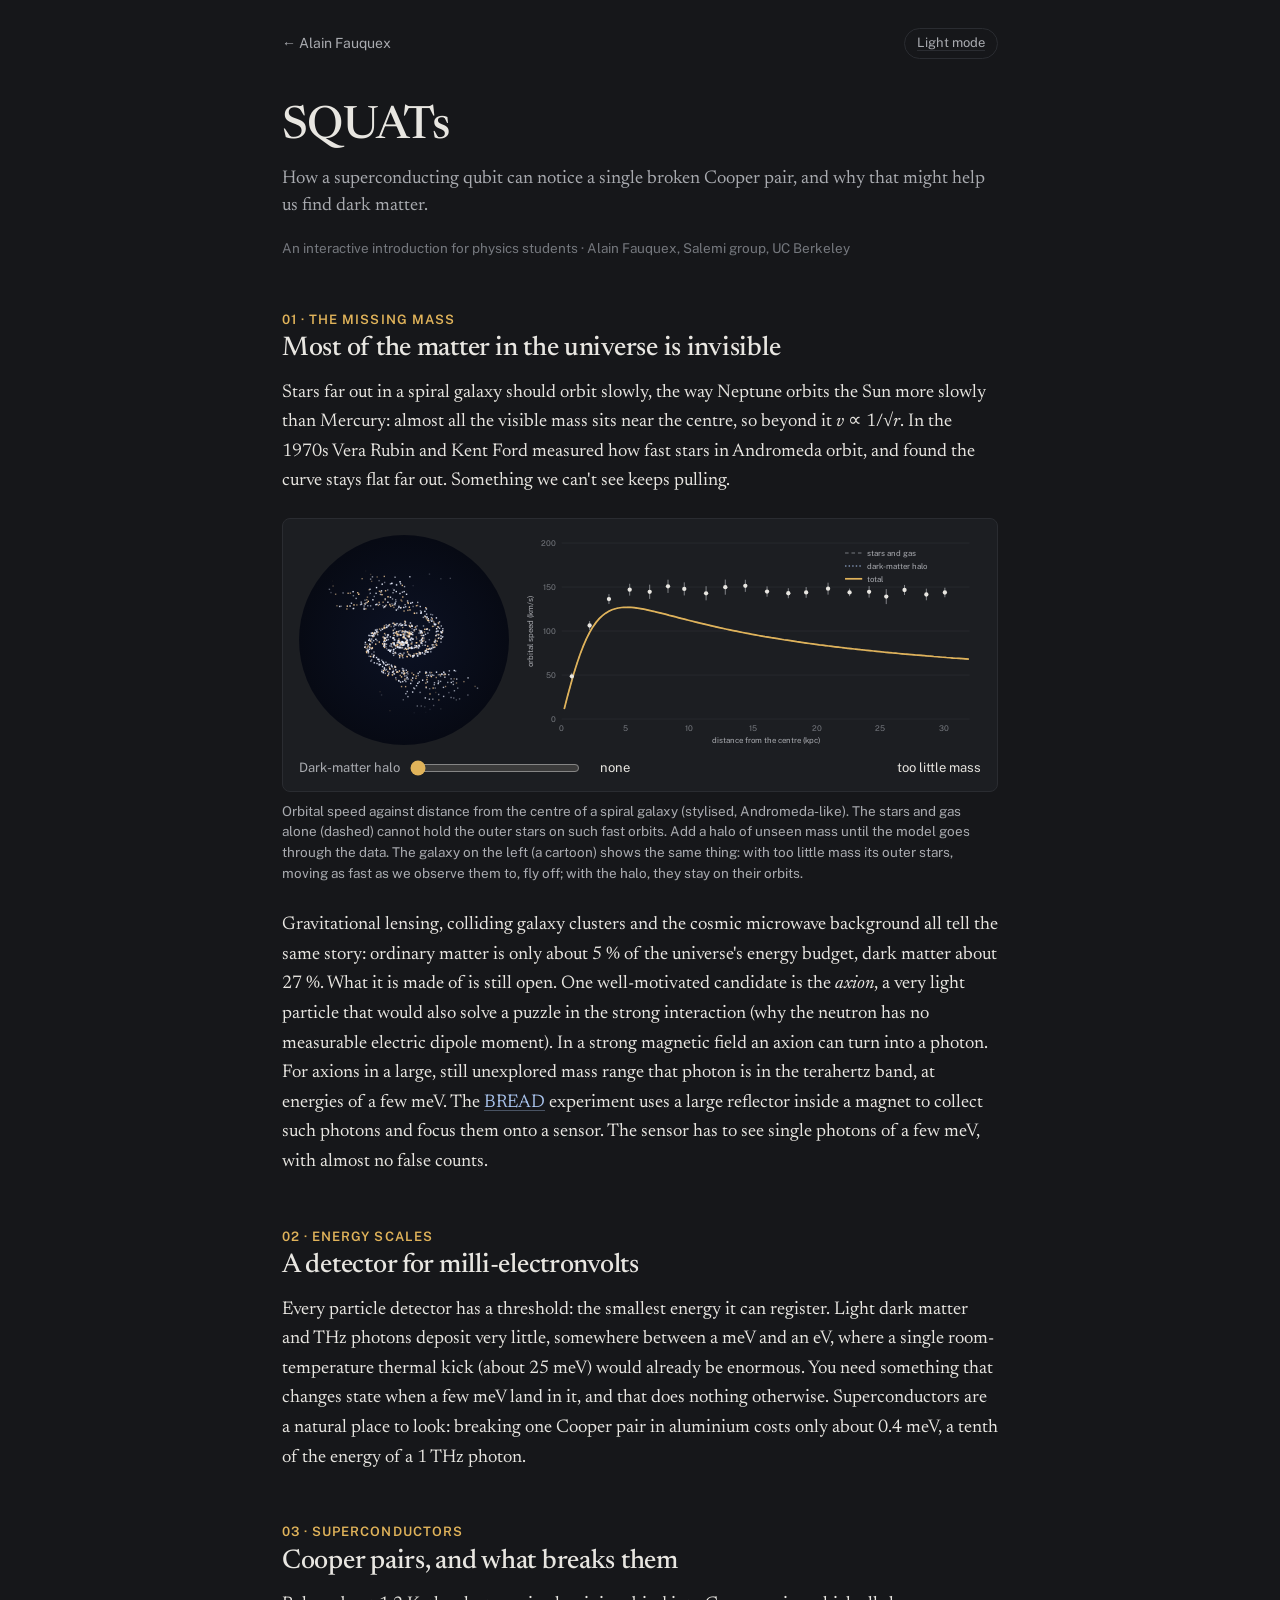
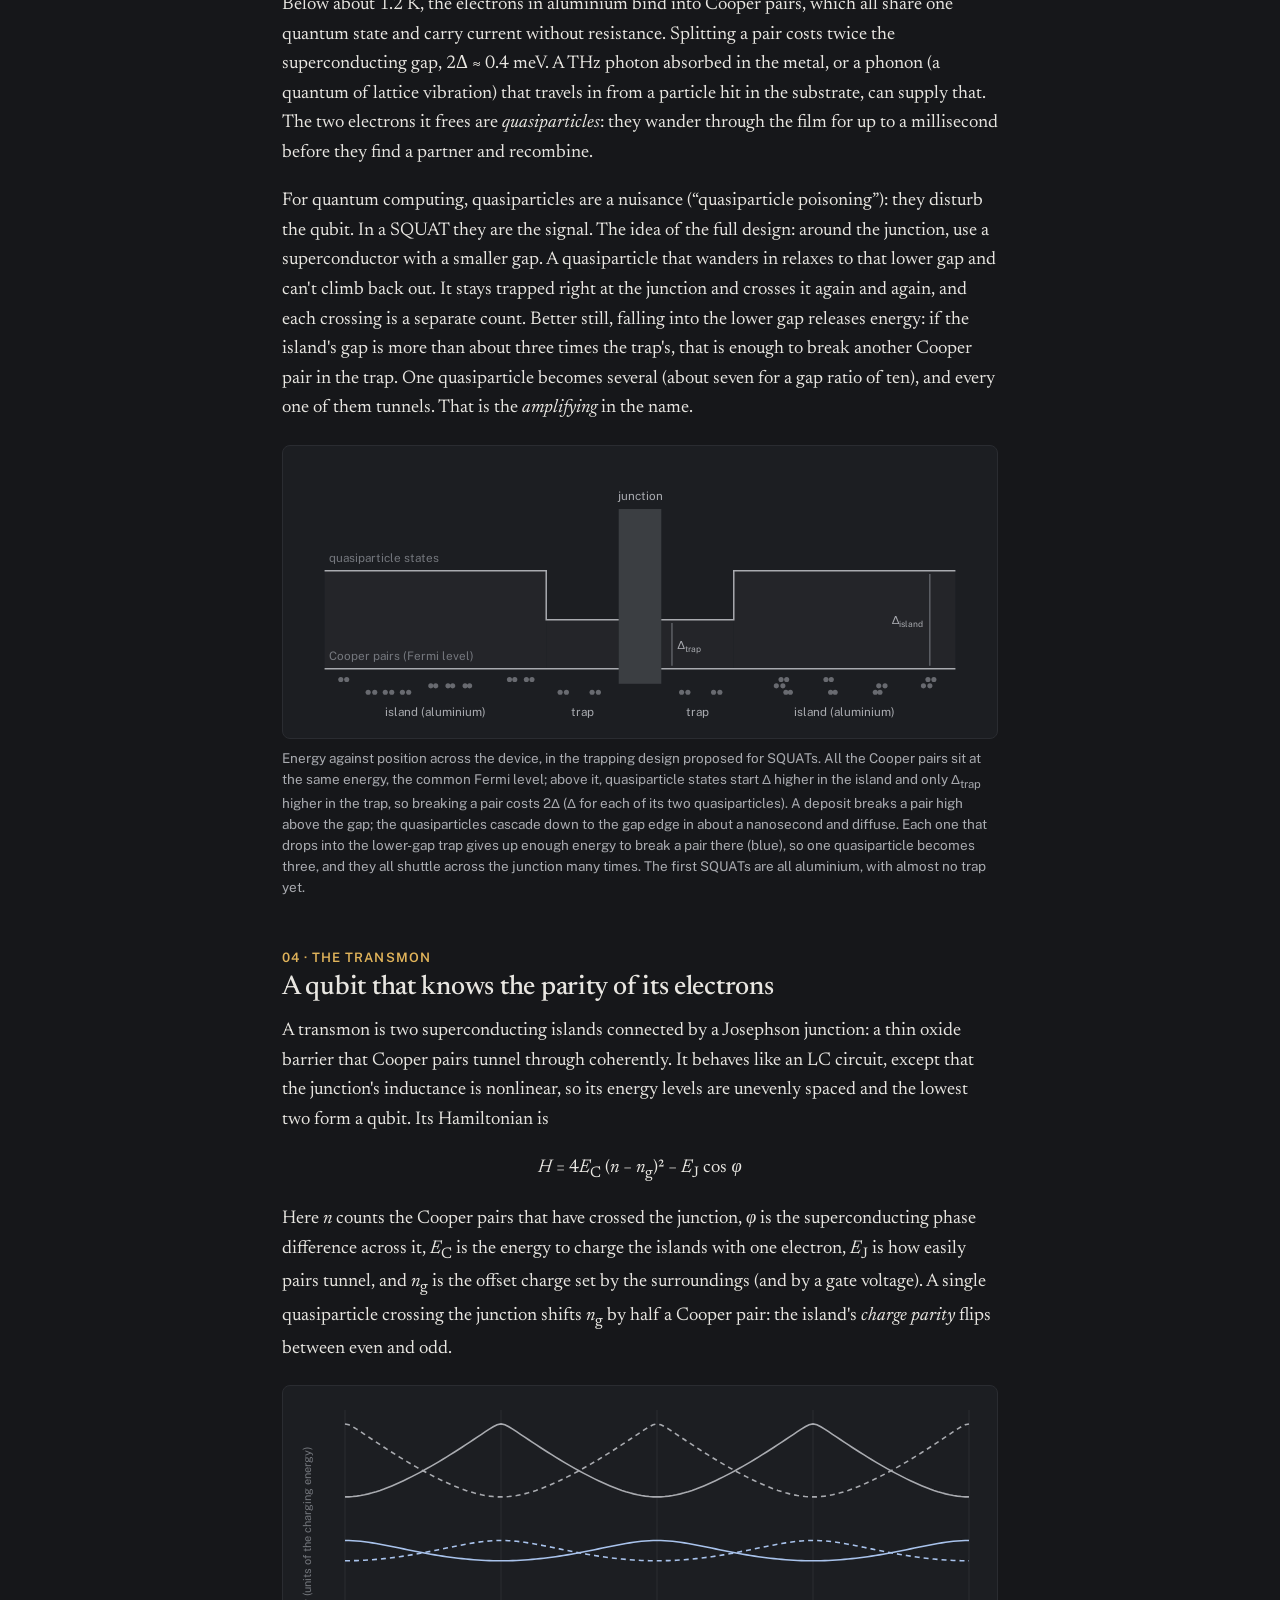
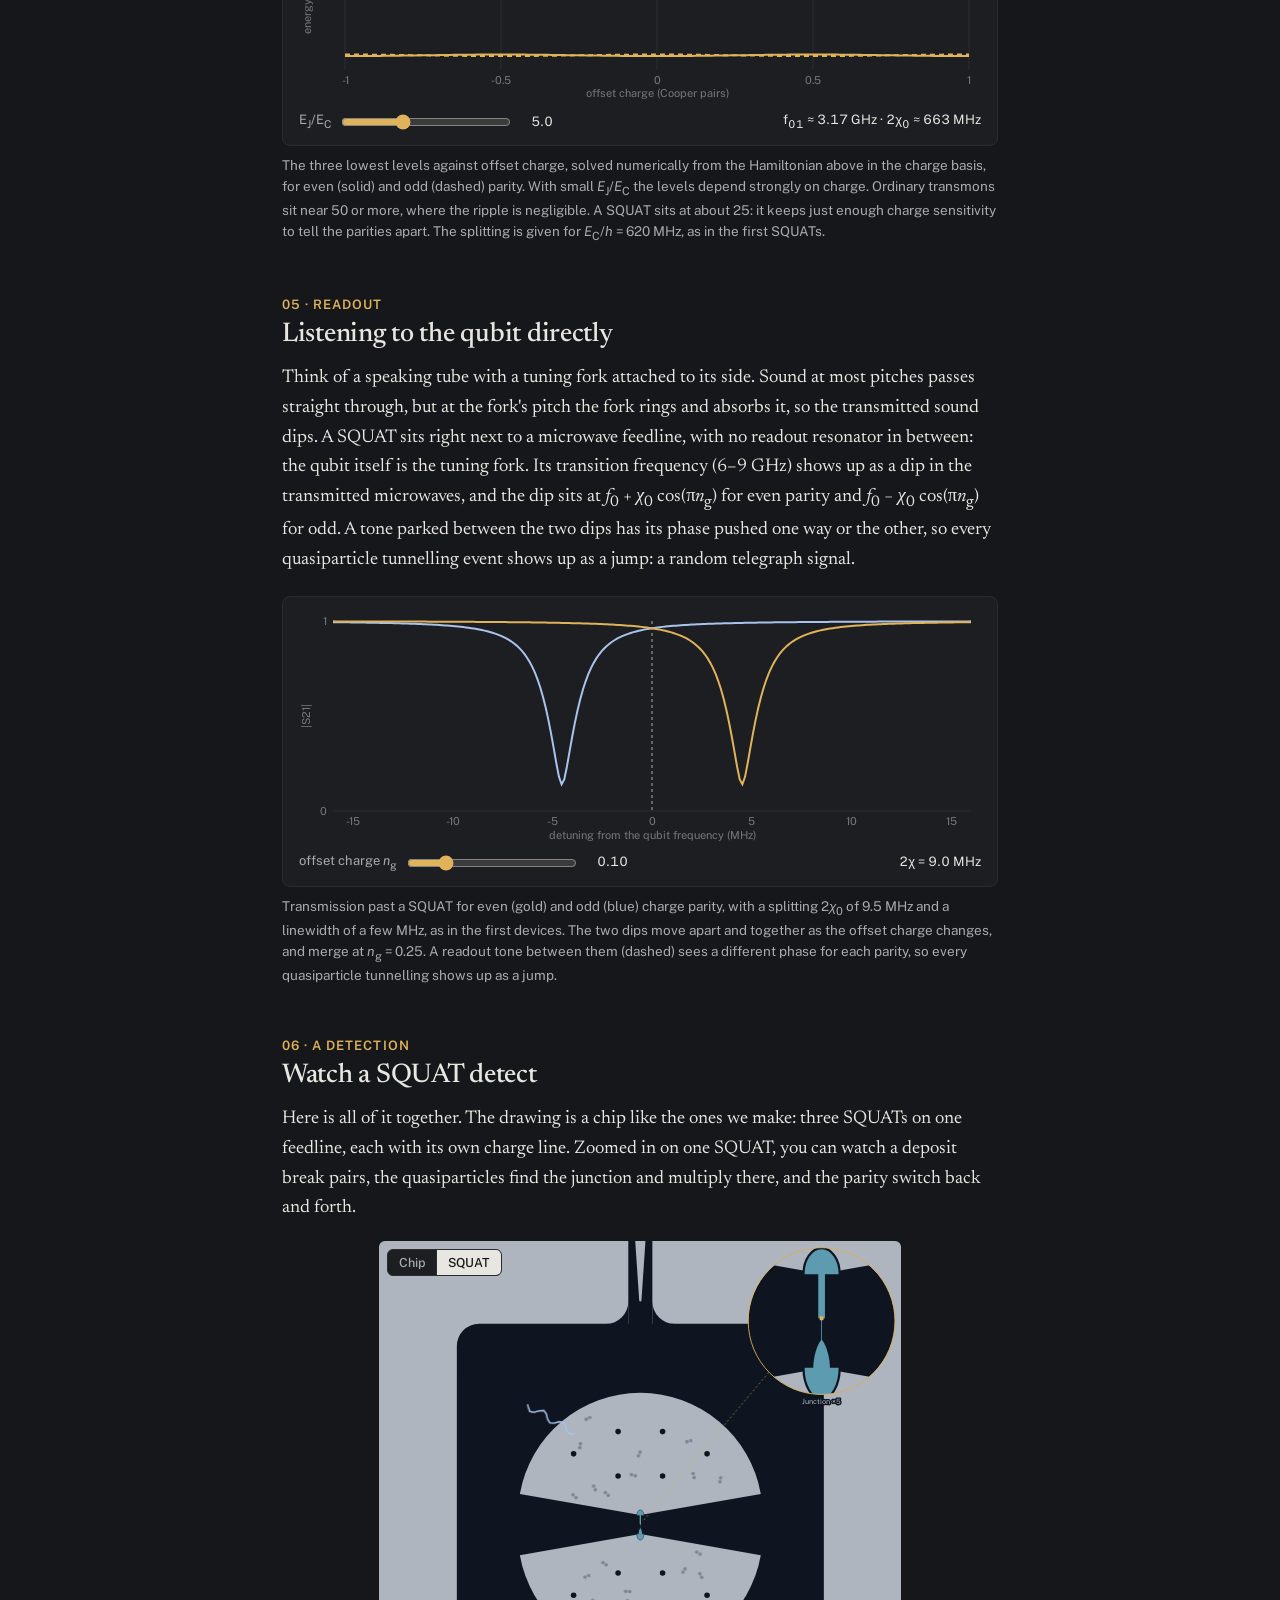
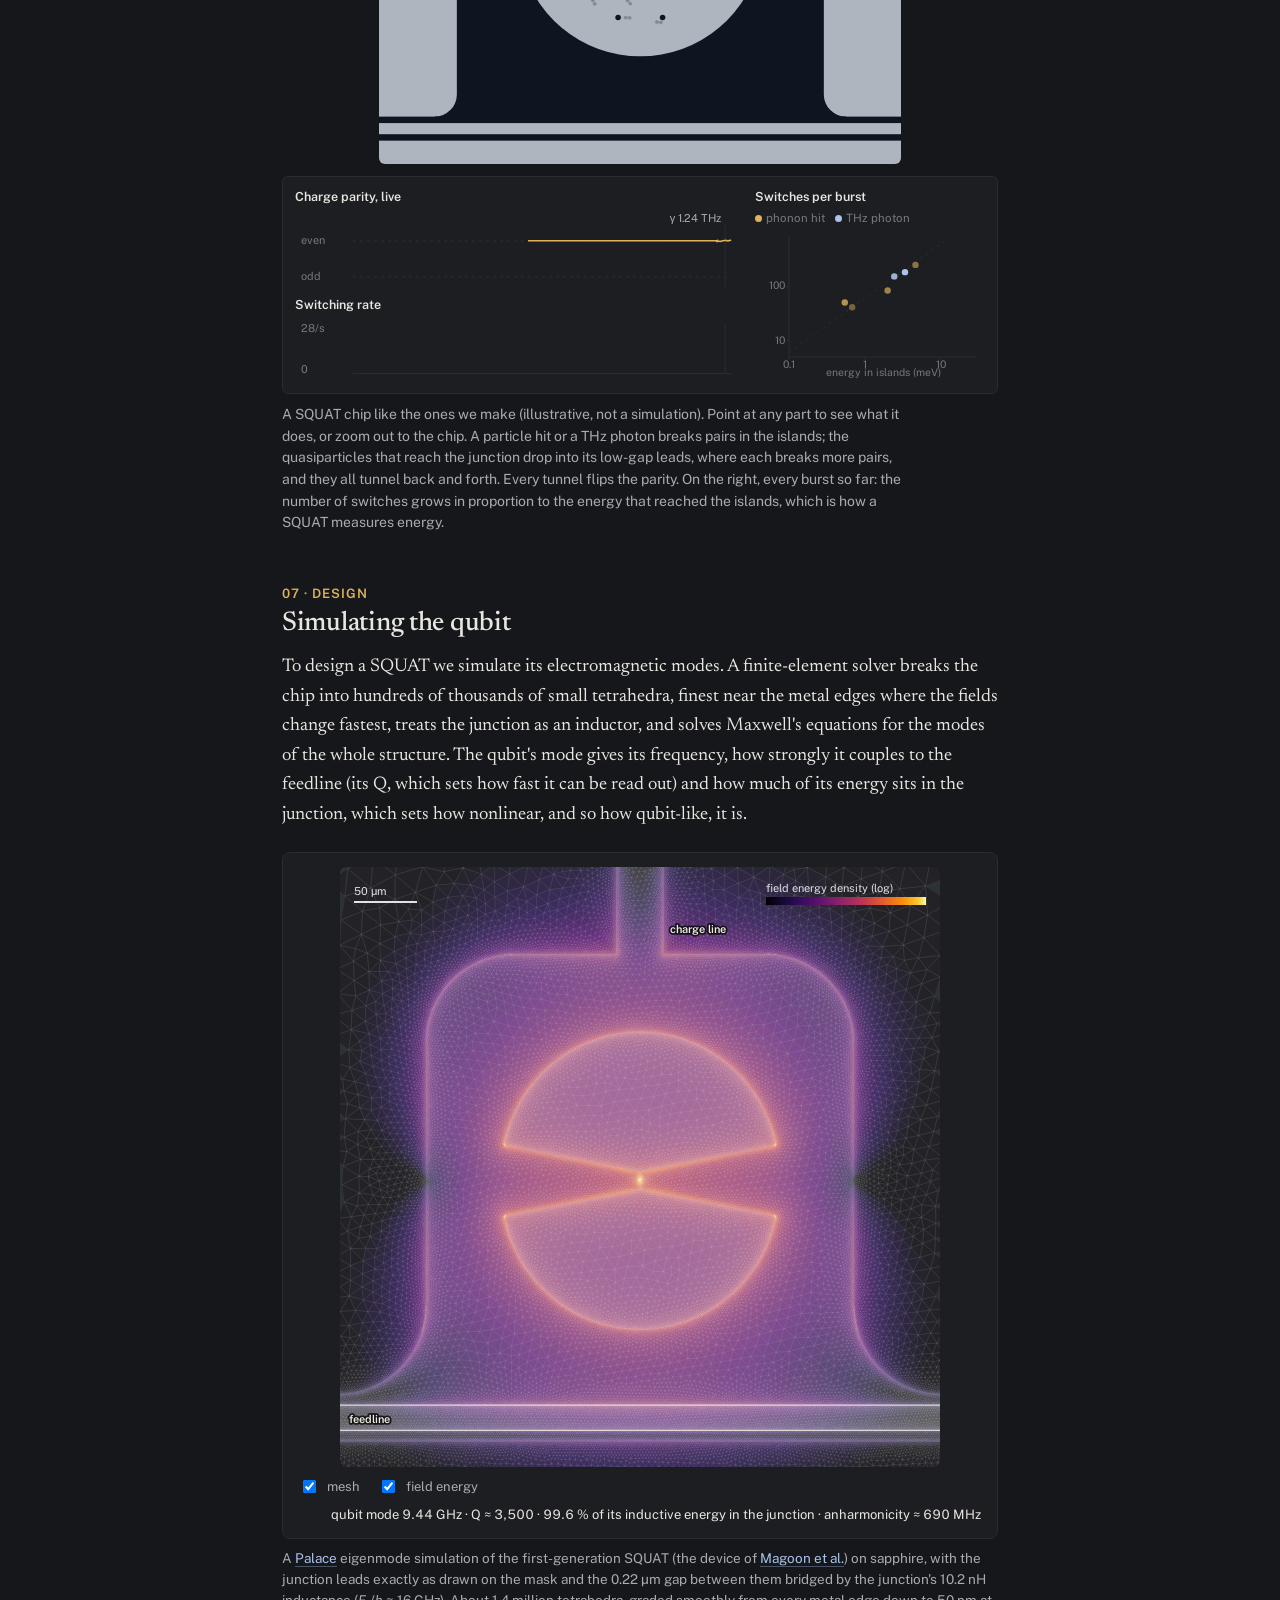
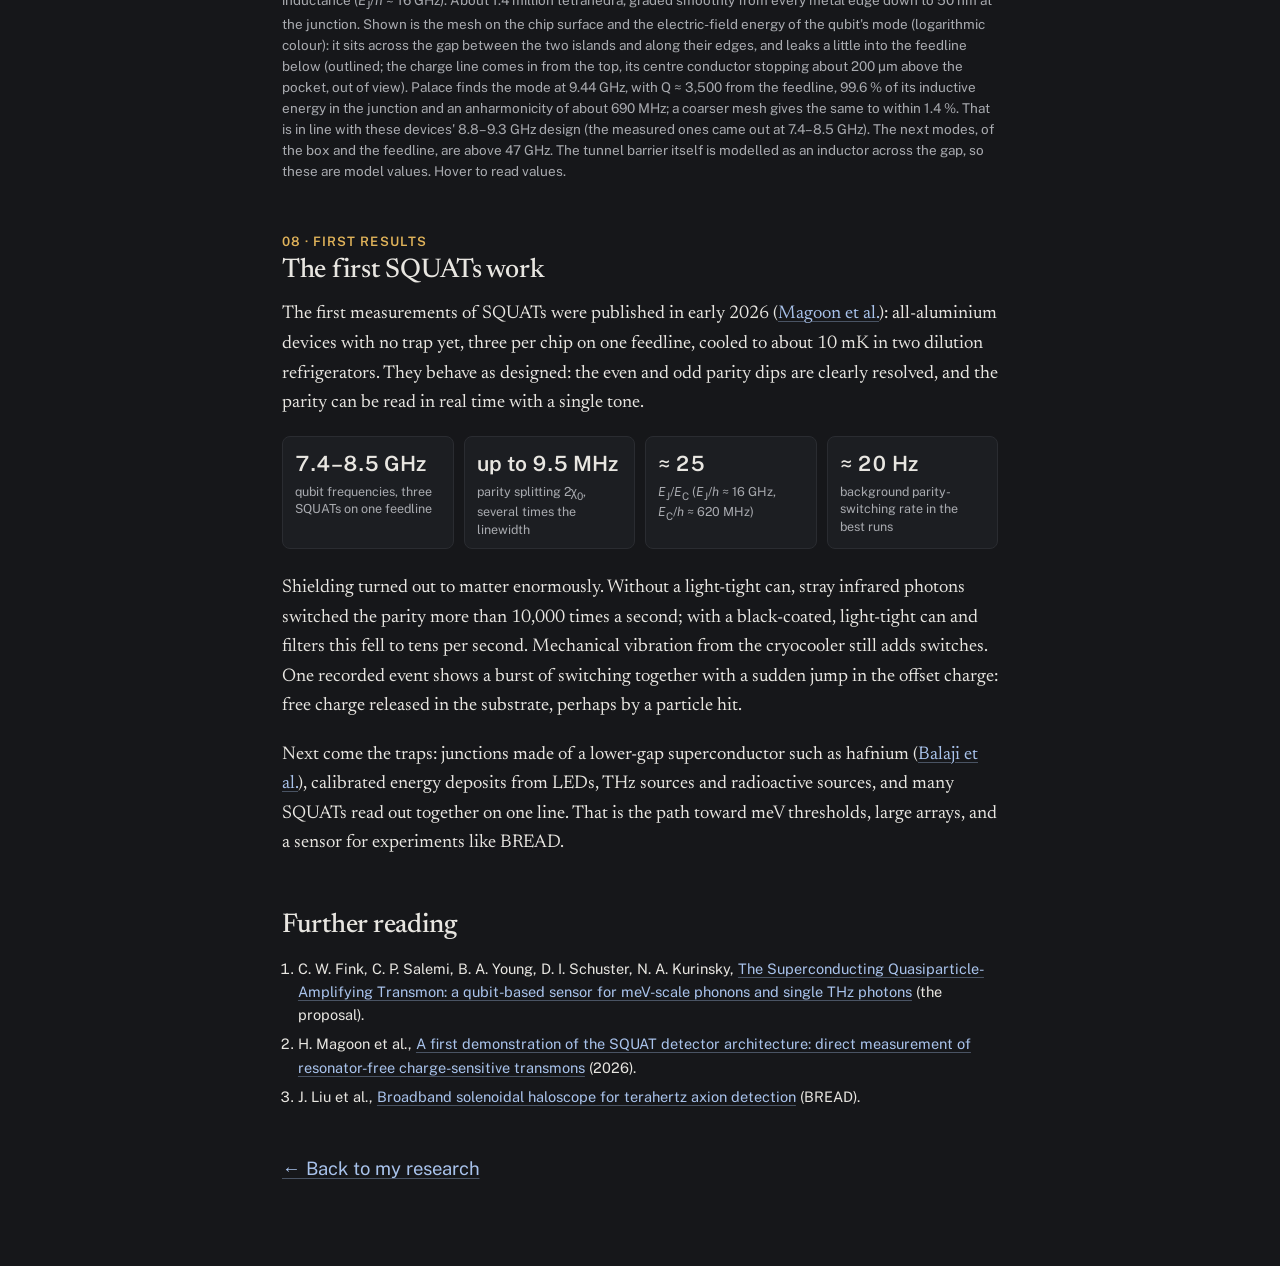
==== commit 5b6a3ce4: "SQUAT page: eigenmode over the whole pocket, feedline and charge line Co-Authored-By: Claude Opus 5." ====
--- a/squats.html
+++ b/squats.html
@@ -11,7 +11,7 @@
   <link href="https://fonts.googleapis.com/css2?family=Newsreader:ital,opsz,wght@0,6..72,400;0,6..72,500;0,6..72,600;1,6..72,400&family=Public+Sans:wght@400;500;600&display=swap" rel="stylesheet">
   <link rel="stylesheet" href="assets/style.css?v=20261127b">
   <script src="assets/site.js?v=20261123a"></script>
-  <script src="assets/squats.js?v=20261127h" defer></script>
+  <script src="assets/squats.js?v=20261127i" defer></script>
   <script src="assets/squat.js?v=20261127e" defer></script>
   <style>
     .page { max-width: 760px; margin: 0 auto; padding: 28px 22px 64px; }
